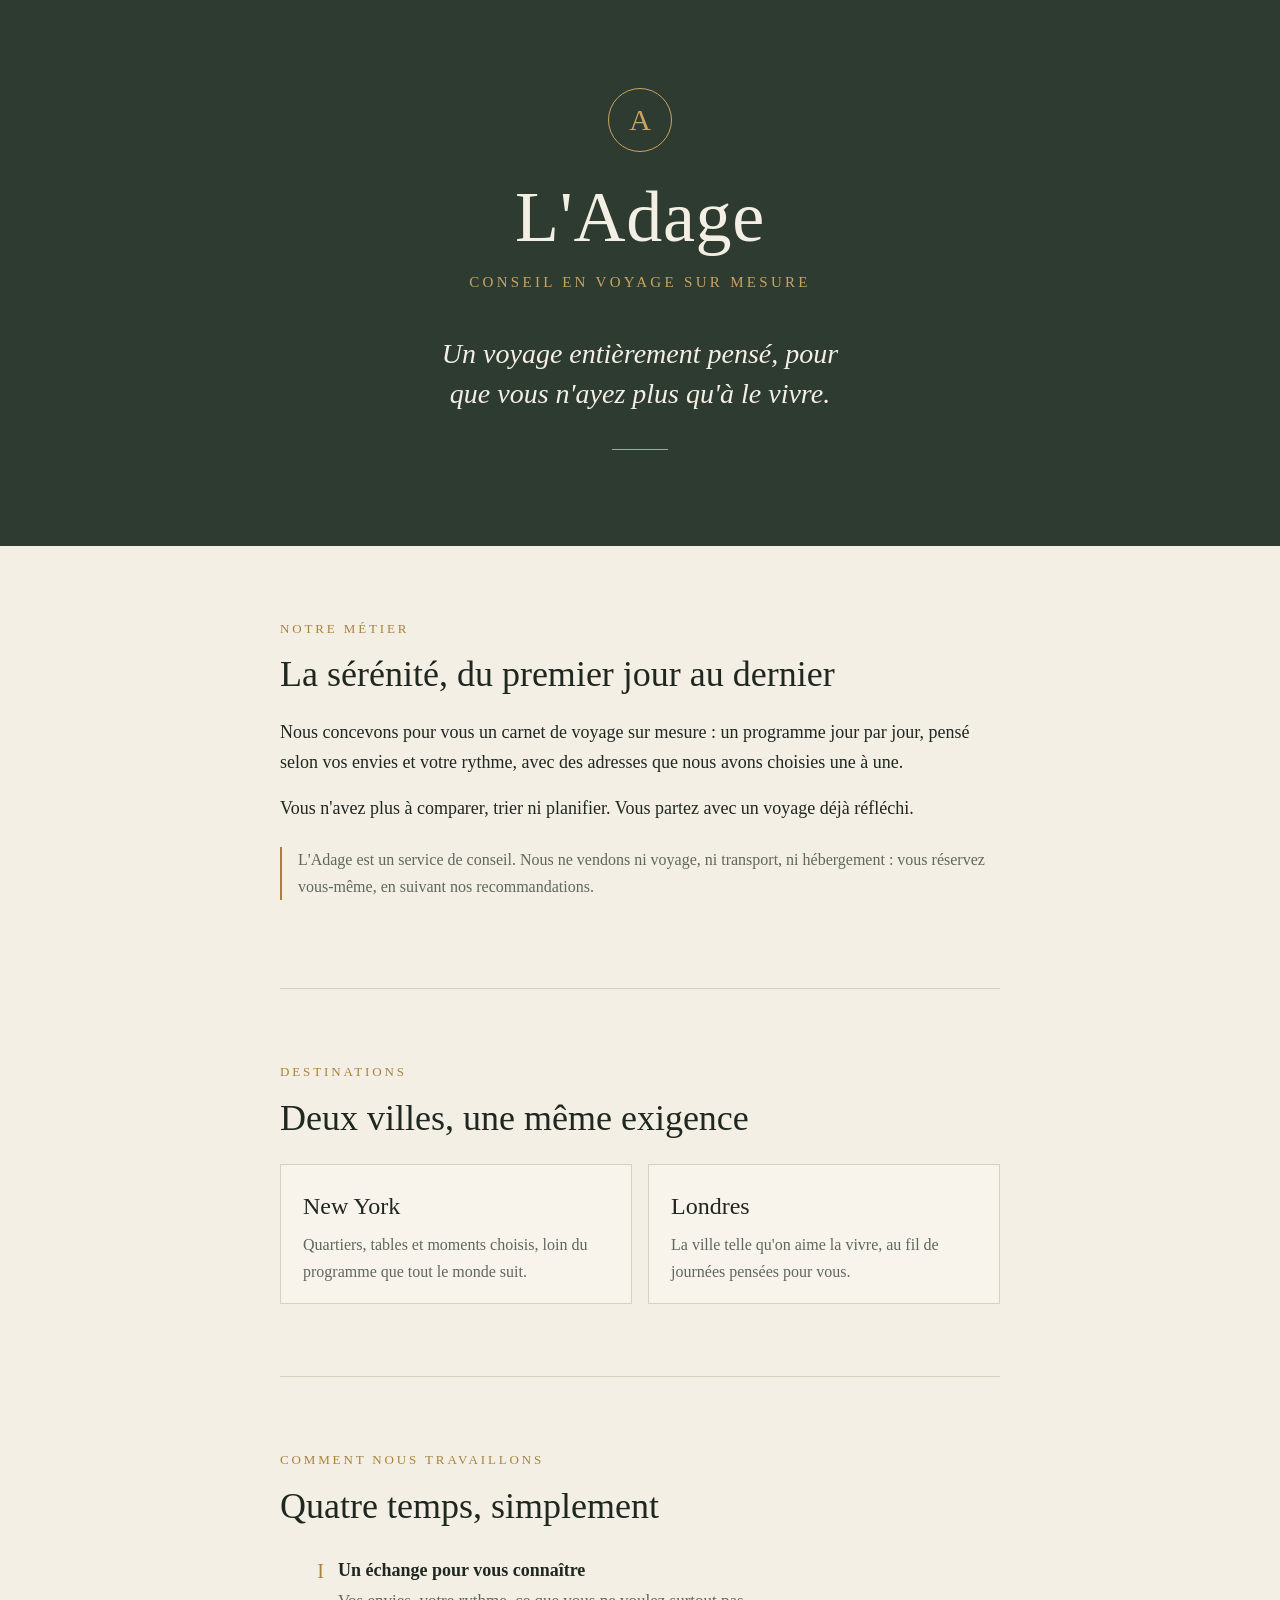
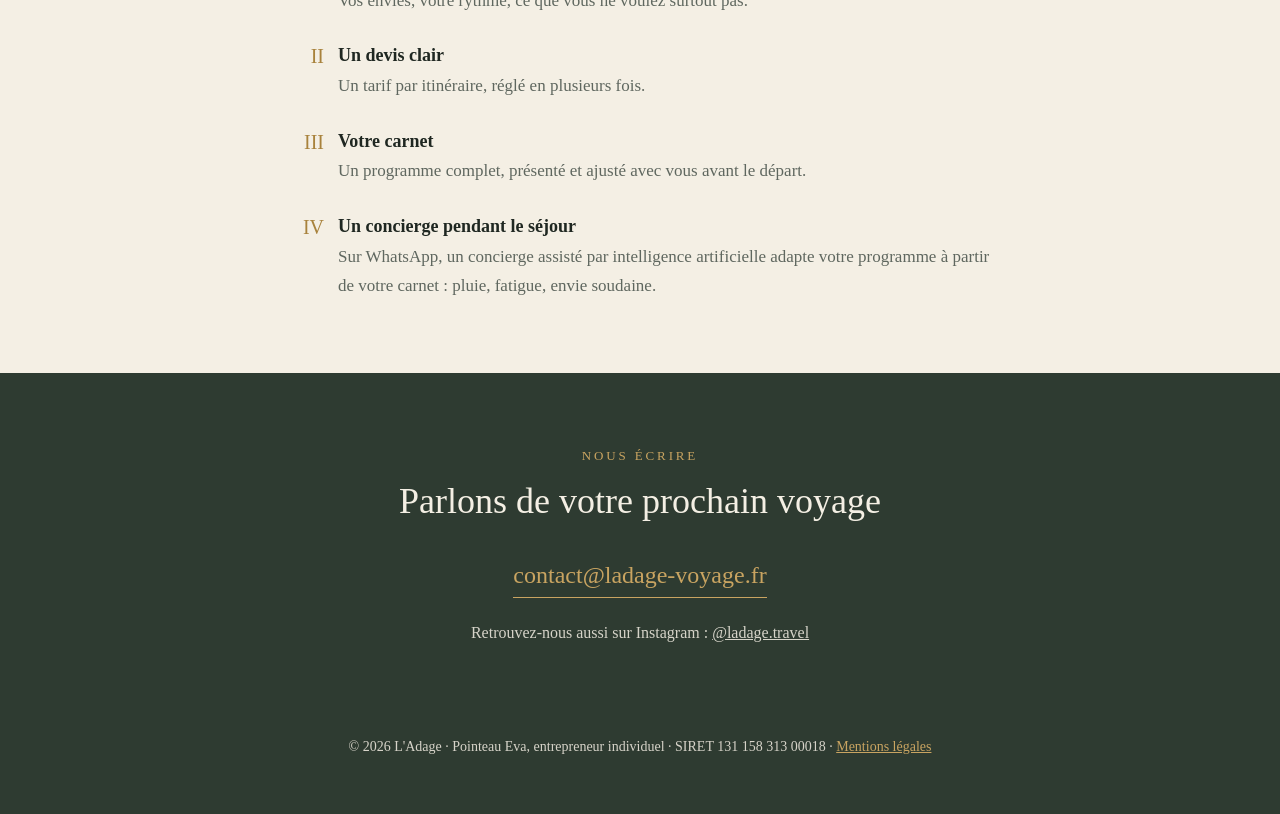
==== index.html @ b4c5a286 "Aligne nom et adresse des mentions légales sur les justificatifs Meta Co-Authored-By: Claude Opus 5." ====
<!doctype html>
<html lang="fr">
<head>
<meta charset="utf-8">
<meta name="viewport" content="width=device-width, initial-scale=1">
<title>L'Adage — Conseil en voyage sur mesure · New York, Londres</title>
<meta name="description" content="L'Adage conçoit des carnets de voyage sur mesure pour New York et Londres. Un voyage entièrement pensé, sans charge de planification. Conseil en voyage, sans vente de voyages.">
<link rel="icon" href="data:image/svg+xml,%3Csvg xmlns='http://www.w3.org/2000/svg' viewBox='0 0 64 64'%3E%3Crect width='64' height='64' fill='%232E3B31'/%3E%3Ctext x='32' y='44' font-family='Georgia,serif' font-size='36' text-anchor='middle' fill='%23C9A461'%3EA%3C/text%3E%3C/svg%3E">
<style>
:root{
  --vert:#2E3B31; --ivoire:#F4EFE4; --laiton:#A8823C; --laiton-clair:#C9A461;
  --encre:#1f2721; --doux:#5f675f; --filet:#d9d1bf;
  --serif:"Iowan Old Style","Palatino Linotype",Palatino,"Book Antiqua",Georgia,serif;
}
*{box-sizing:border-box}
html{-webkit-text-size-adjust:100%}
body{margin:0;background:var(--ivoire);color:var(--encre);font:18px/1.65 var(--serif)}
a{color:inherit}
.wrap{max-width:760px;margin:0 auto;padding:0 20px}

/* En-tête */
header.hero{background:var(--vert);color:var(--ivoire);text-align:center;padding:88px 20px 96px}
.mono{display:inline-grid;place-items:center;width:64px;height:64px;border:1px solid var(--laiton-clair);border-radius:50%;color:var(--laiton-clair);font-size:30px;letter-spacing:0;margin-bottom:28px}
h1{font-weight:400;font-size:clamp(44px,9vw,72px);line-height:1.05;margin:0;letter-spacing:.01em}
.sous{margin:14px 0 0;color:var(--laiton-clair);font-size:15px;letter-spacing:.22em;text-transform:uppercase}
.promesse{margin:40px auto 0;max-width:30ch;font-size:clamp(22px,4vw,28px);font-style:italic;line-height:1.4}
.filet{width:56px;height:1px;background:var(--laiton-clair);margin:36px auto 0;border:0}

/* Sections */
section{padding:72px 0;border-bottom:1px solid var(--filet)}
section:last-of-type{border-bottom:0}
.eyebrow{font-size:13px;letter-spacing:.22em;text-transform:uppercase;color:var(--laiton);margin:0 0 14px}
h2{font-weight:400;font-size:clamp(28px,5vw,36px);line-height:1.2;margin:0 0 22px}
p{margin:0 0 16px}
.note{color:var(--doux);font-size:16px;border-left:2px solid var(--laiton);padding-left:16px;margin-top:24px}

ol.etapes{list-style:none;margin:28px 0 0;padding:0;display:grid;gap:26px;counter-reset:e}
ol.etapes li{display:grid;grid-template-columns:44px 1fr;gap:14px;counter-increment:e}
ol.etapes li::before{content:counter(e,upper-roman);color:var(--laiton);font-size:20px;line-height:1.5;text-align:right}
ol.etapes b{font-weight:600;display:block}
ol.etapes span{color:var(--doux);font-size:17px}

.destinations{display:grid;grid-template-columns:repeat(auto-fit,minmax(220px,1fr));gap:16px;margin-top:24px}
.destinations div{border:1px solid var(--filet);padding:22px 22px 18px;background:#f8f4ec}
.destinations h3{font-weight:400;font-size:24px;margin:0 0 6px}
.destinations p{color:var(--doux);font-size:16px;margin:0}

.contact{background:var(--vert);color:var(--ivoire);text-align:center}
.contact .eyebrow{color:var(--laiton-clair)}
.contact a.mail{display:inline-block;margin-top:10px;font-size:clamp(20px,4vw,24px);color:var(--laiton-clair);text-decoration:none;border-bottom:1px solid currentColor;padding-bottom:2px}
.contact p.alt{margin-top:22px;font-size:16px;opacity:.85}

footer{background:var(--vert);color:rgba(244,239,228,.85);text-align:center;font-size:14px;padding:0 20px 40px}
footer a{color:var(--laiton-clair)}
a:focus-visible{outline:2px solid var(--laiton);outline-offset:3px}
</style>
</head>
<body>

<header class="hero">
  <div class="mono" aria-hidden="true">A</div>
  <h1>L'Adage</h1>
  <p class="sous">Conseil en voyage sur mesure</p>
  <p class="promesse">Un voyage entièrement pensé, pour que vous n'ayez plus qu'à le vivre.</p>
  <hr class="filet">
</header>

<main class="wrap">

  <section aria-labelledby="t-metier">
    <p class="eyebrow">Notre métier</p>
    <h2 id="t-metier">La sérénité, du premier jour au dernier</h2>
    <p>Nous concevons pour vous un carnet de voyage sur mesure : un programme jour par jour, pensé selon vos envies et votre rythme, avec des adresses que nous avons choisies une à une.</p>
    <p>Vous n'avez plus à comparer, trier ni planifier. Vous partez avec un voyage déjà réfléchi.</p>
    <p class="note">L'Adage est un service de conseil. Nous ne vendons ni voyage, ni transport, ni hébergement : vous réservez vous-même, en suivant nos recommandations.</p>
  </section>

  <section aria-labelledby="t-dest">
    <p class="eyebrow">Destinations</p>
    <h2 id="t-dest">Deux villes, une même exigence</h2>
    <div class="destinations">
      <div><h3>New York</h3><p>Quartiers, tables et moments choisis, loin du programme que tout le monde suit.</p></div>
      <div><h3>Londres</h3><p>La ville telle qu'on aime la vivre, au fil de journées pensées pour vous.</p></div>
    </div>
  </section>

  <section aria-labelledby="t-etapes">
    <p class="eyebrow">Comment nous travaillons</p>
    <h2 id="t-etapes">Quatre temps, simplement</h2>
    <ol class="etapes">
      <li><div><b>Un échange pour vous connaître</b><span>Vos envies, votre rythme, ce que vous ne voulez surtout pas.</span></div></li>
      <li><div><b>Un devis clair</b><span>Un tarif par itinéraire, réglé en plusieurs fois.</span></div></li>
      <li><div><b>Votre carnet</b><span>Un programme complet, présenté et ajusté avec vous avant le départ.</span></div></li>
      <li><div><b>Un concierge pendant le séjour</b><span>Sur WhatsApp, un concierge assisté par intelligence artificielle adapte votre programme à partir de votre carnet : pluie, fatigue, envie soudaine.</span></div></li>
    </ol>
  </section>



</main>

<section class="contact" aria-labelledby="t-contact">
  <div class="wrap">
    <p class="eyebrow">Nous écrire</p>
    <h2 id="t-contact">Parlons de votre prochain voyage</h2>
    <a class="mail" href="mailto:contact@ladage-voyage.fr">contact@ladage-voyage.fr</a>
    <p class="alt">Retrouvez-nous aussi sur Instagram : <a href="https://www.instagram.com/ladage.travel/">@ladage.travel</a></p>
  </div>
</section>

<footer>
  <p>© 2026 L'Adage · Pointeau Eva, entrepreneur individuel · SIRET 131 158 313 00018 · <a href="mentions-legales.html">Mentions légales</a></p>
</footer>

</body>
</html>
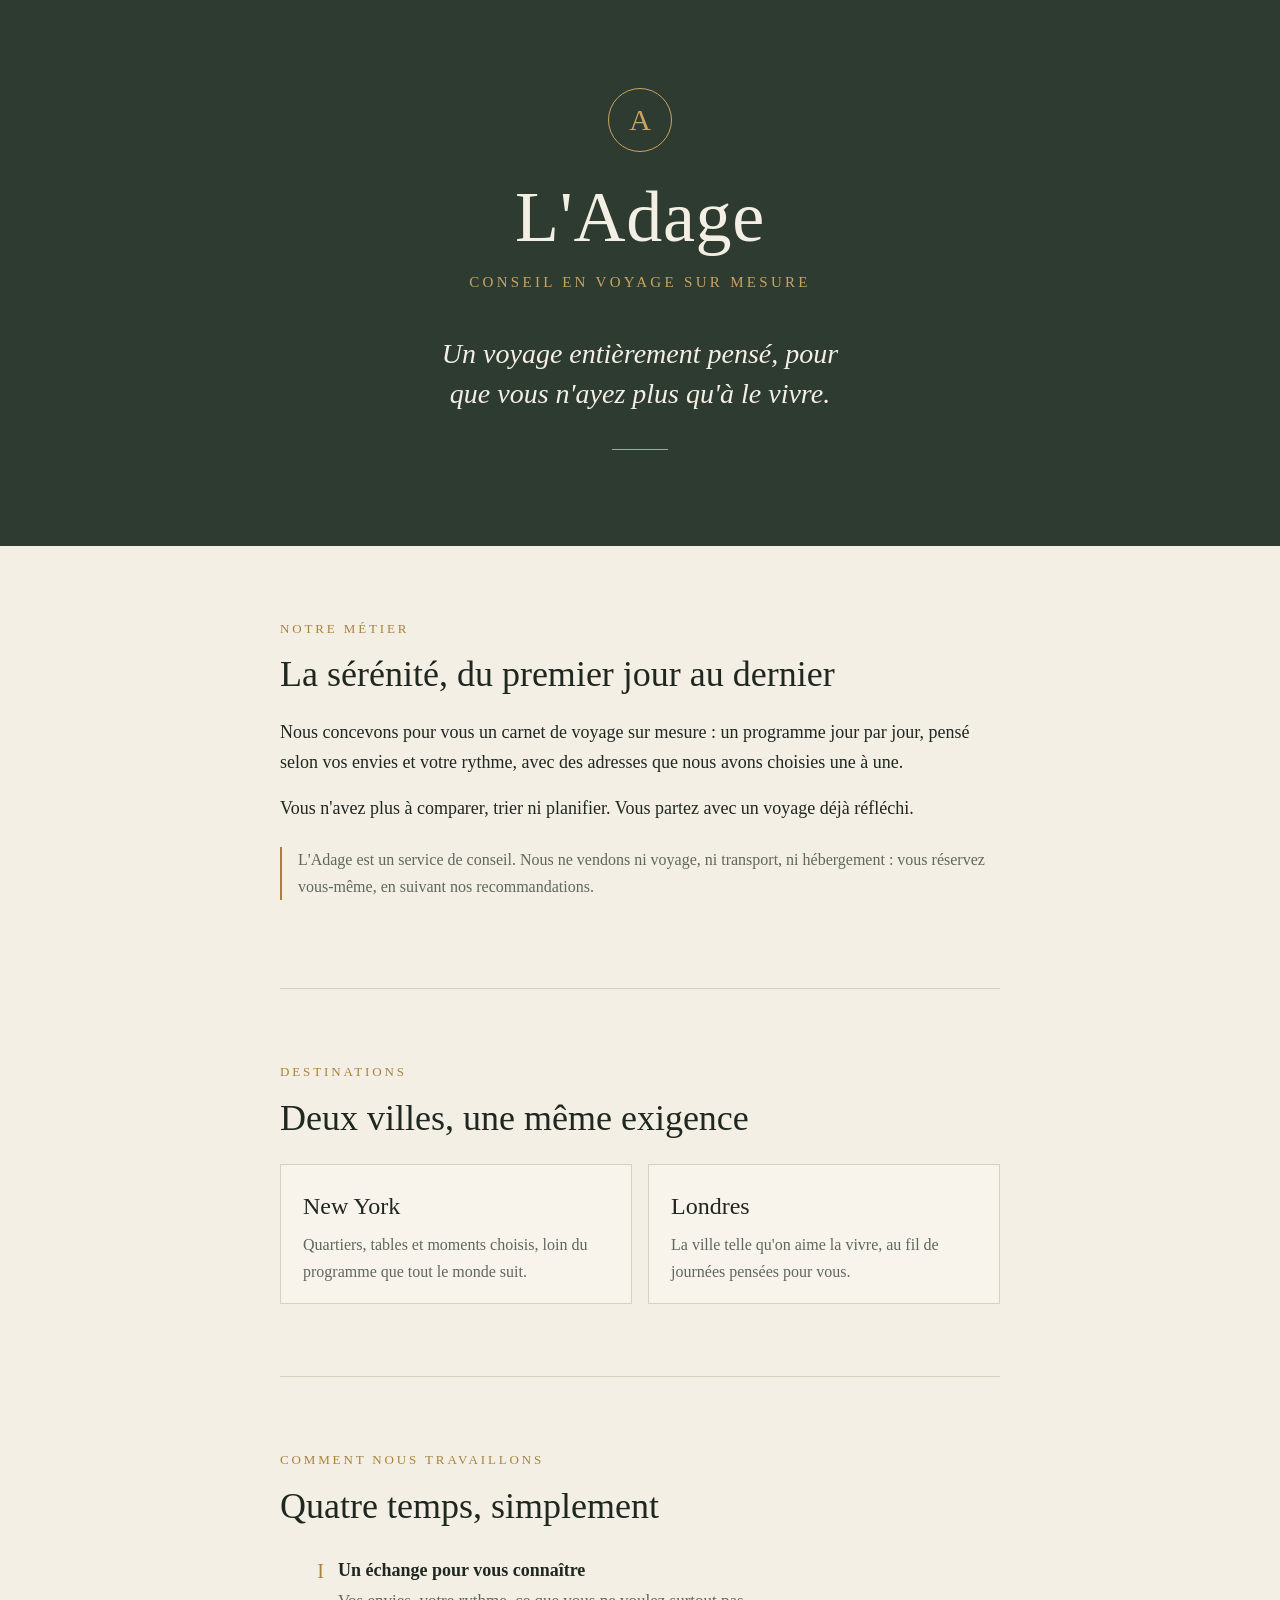
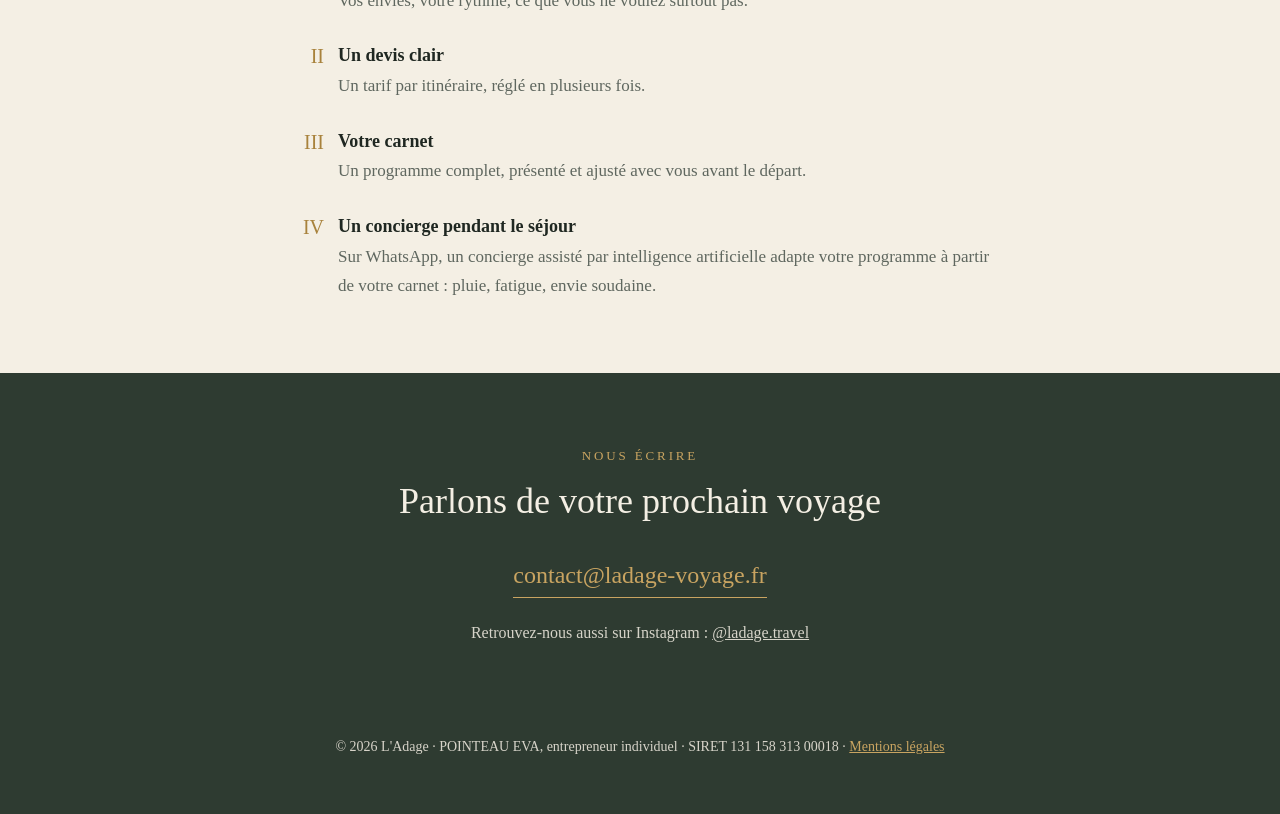
==== commit b742fa0d: "Nom de l'éditeur en majuscules : POINTEAU EVA Co-Authored-By: Claude Opus 5.5 <noreply@anthropic.com" ====
--- a/index.html
+++ b/index.html
@@ -109,7 +109,7 @@
 </section>
 
 <footer>
-  <p>© 2026 L'Adage · Pointeau Eva, entrepreneur individuel · SIRET 131 158 313 00018 · <a href="mentions-legales.html">Mentions légales</a></p>
+  <p>© 2026 L'Adage · POINTEAU EVA, entrepreneur individuel · SIRET 131 158 313 00018 · <a href="mentions-legales.html">Mentions légales</a></p>
 </footer>
 
 </body>
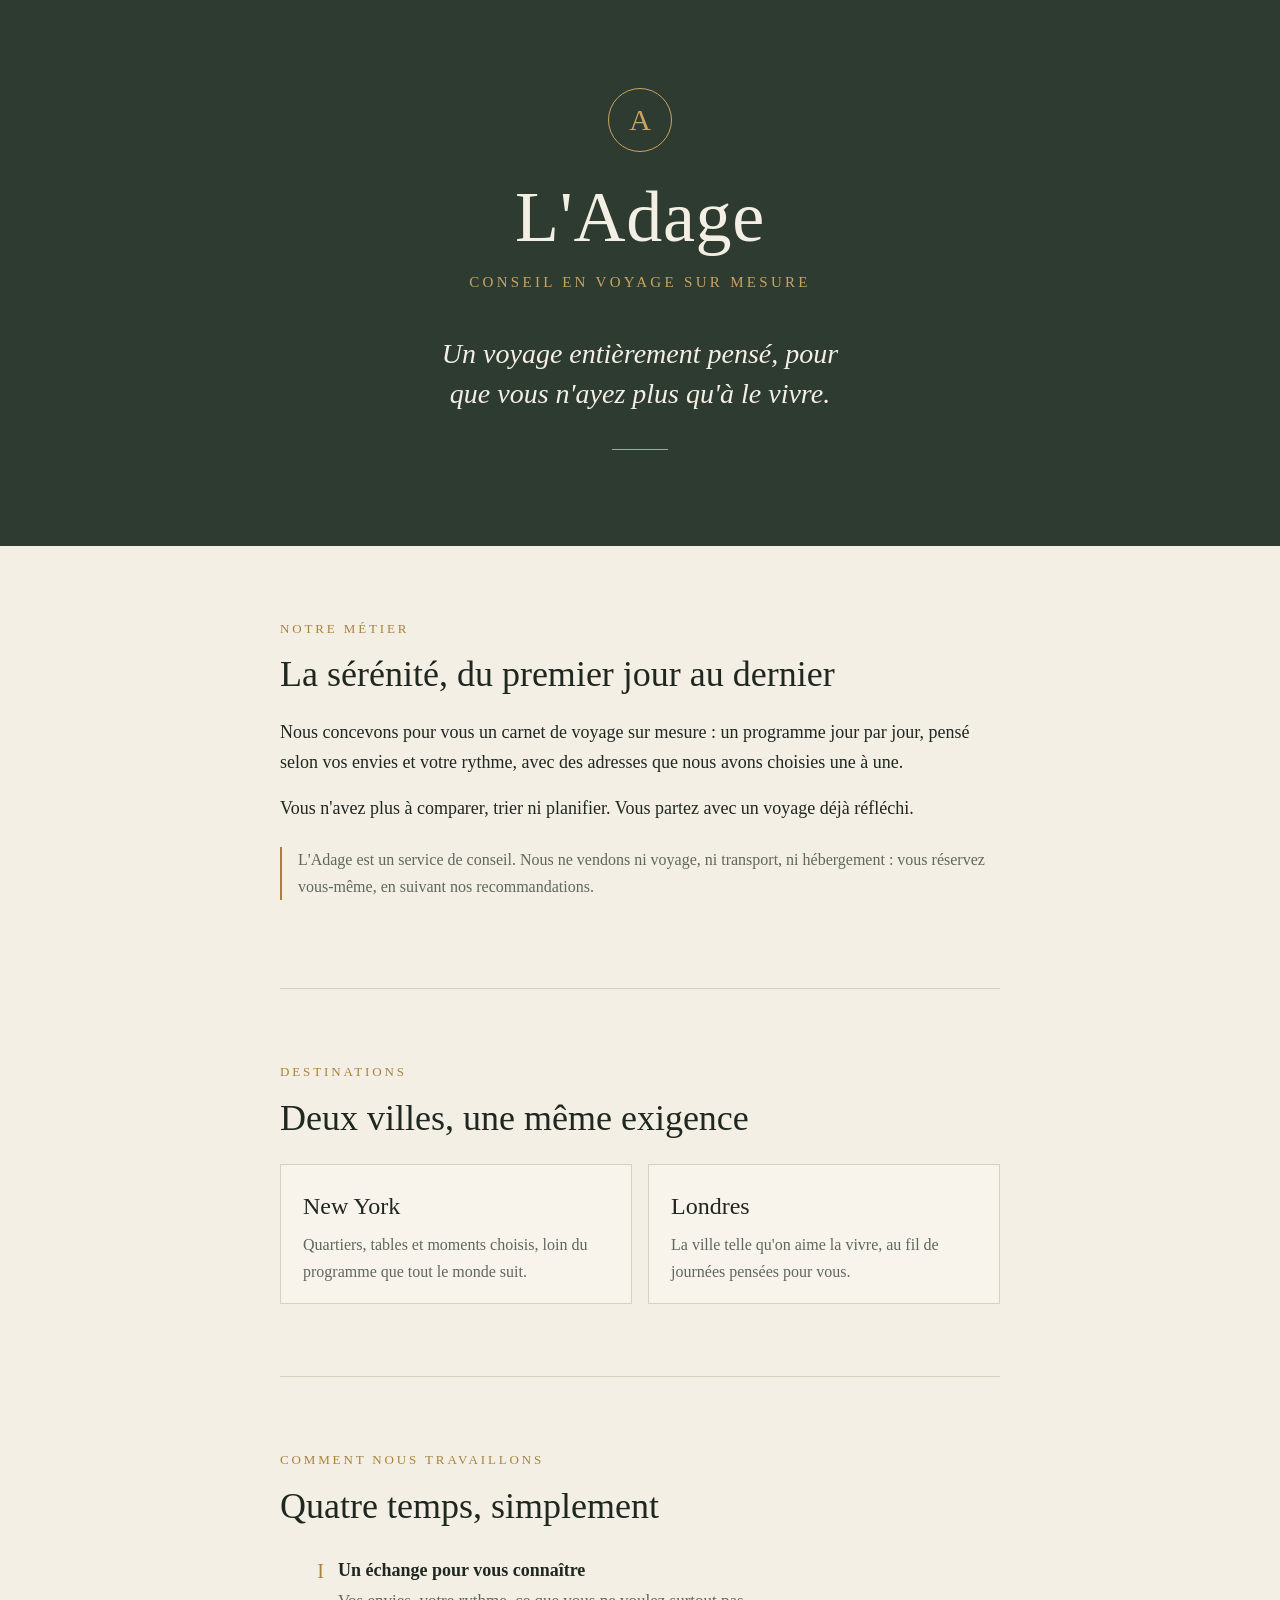
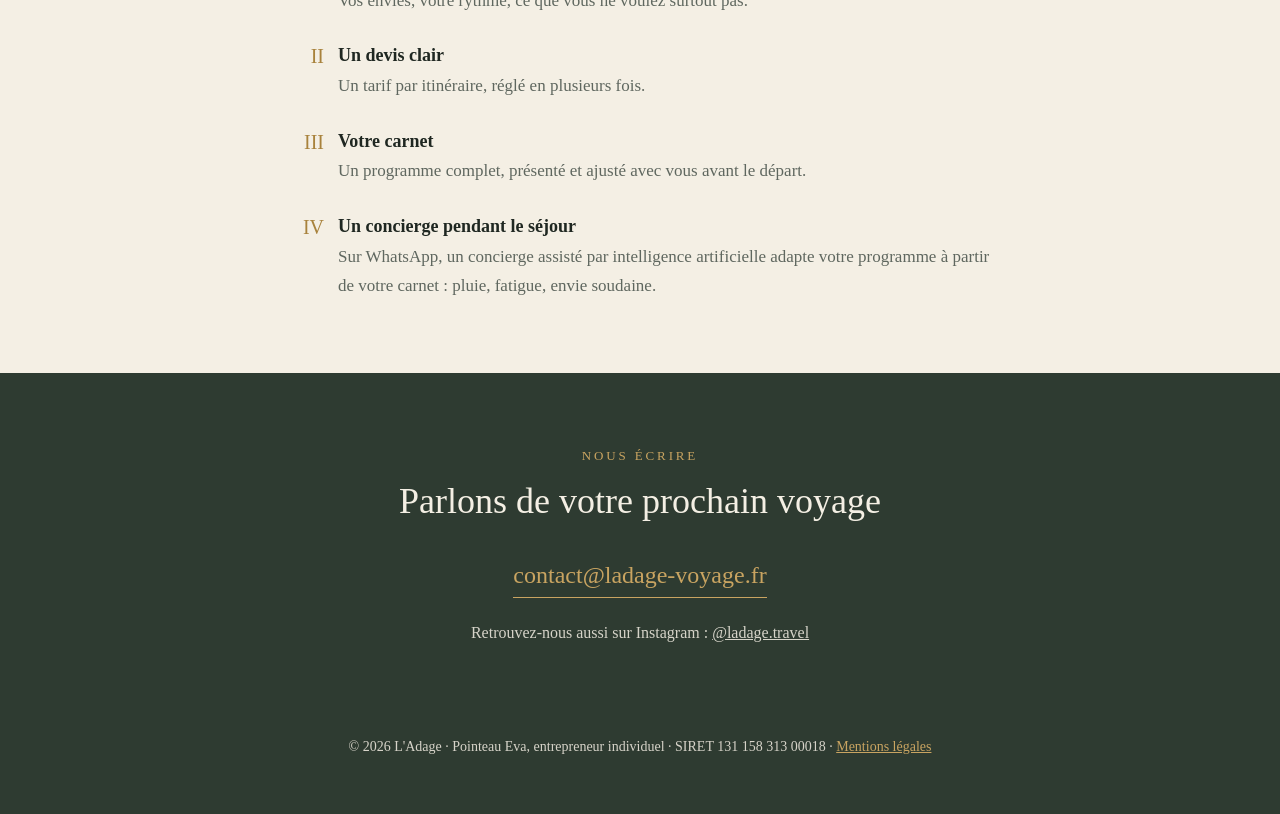
==== commit 3c9c73a3: "Aligne les mentions légales sur le dossier Meta (Pointeau Eva, 87B Rue Blomet) Co-Authored-By: Claud" ====
--- a/index.html
+++ b/index.html
@@ -109,7 +109,7 @@
 </section>
 
 <footer>
-  <p>© 2026 L'Adage · POINTEAU EVA, entrepreneur individuel · SIRET 131 158 313 00018 · <a href="mentions-legales.html">Mentions légales</a></p>
+  <p>© 2026 L'Adage · Pointeau Eva, entrepreneur individuel · SIRET 131 158 313 00018 · <a href="mentions-legales.html">Mentions légales</a></p>
 </footer>
 
 </body>
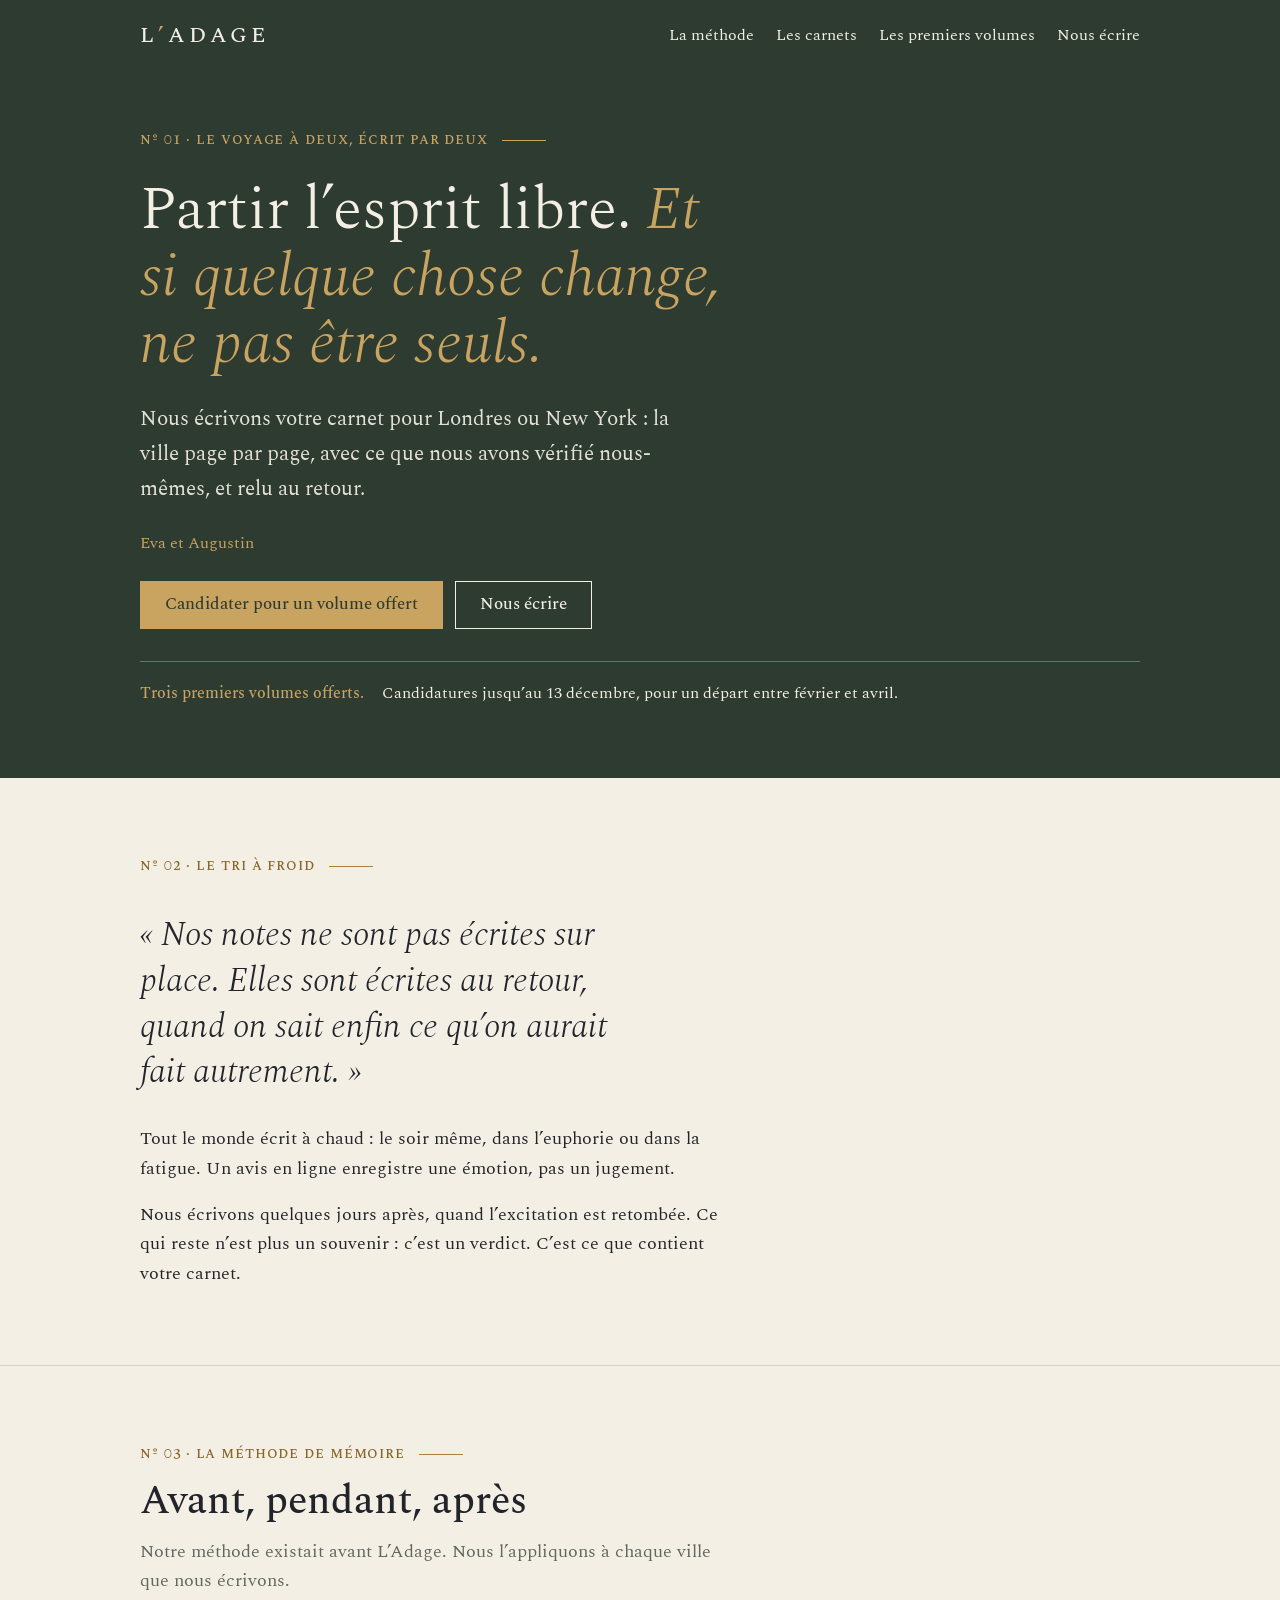
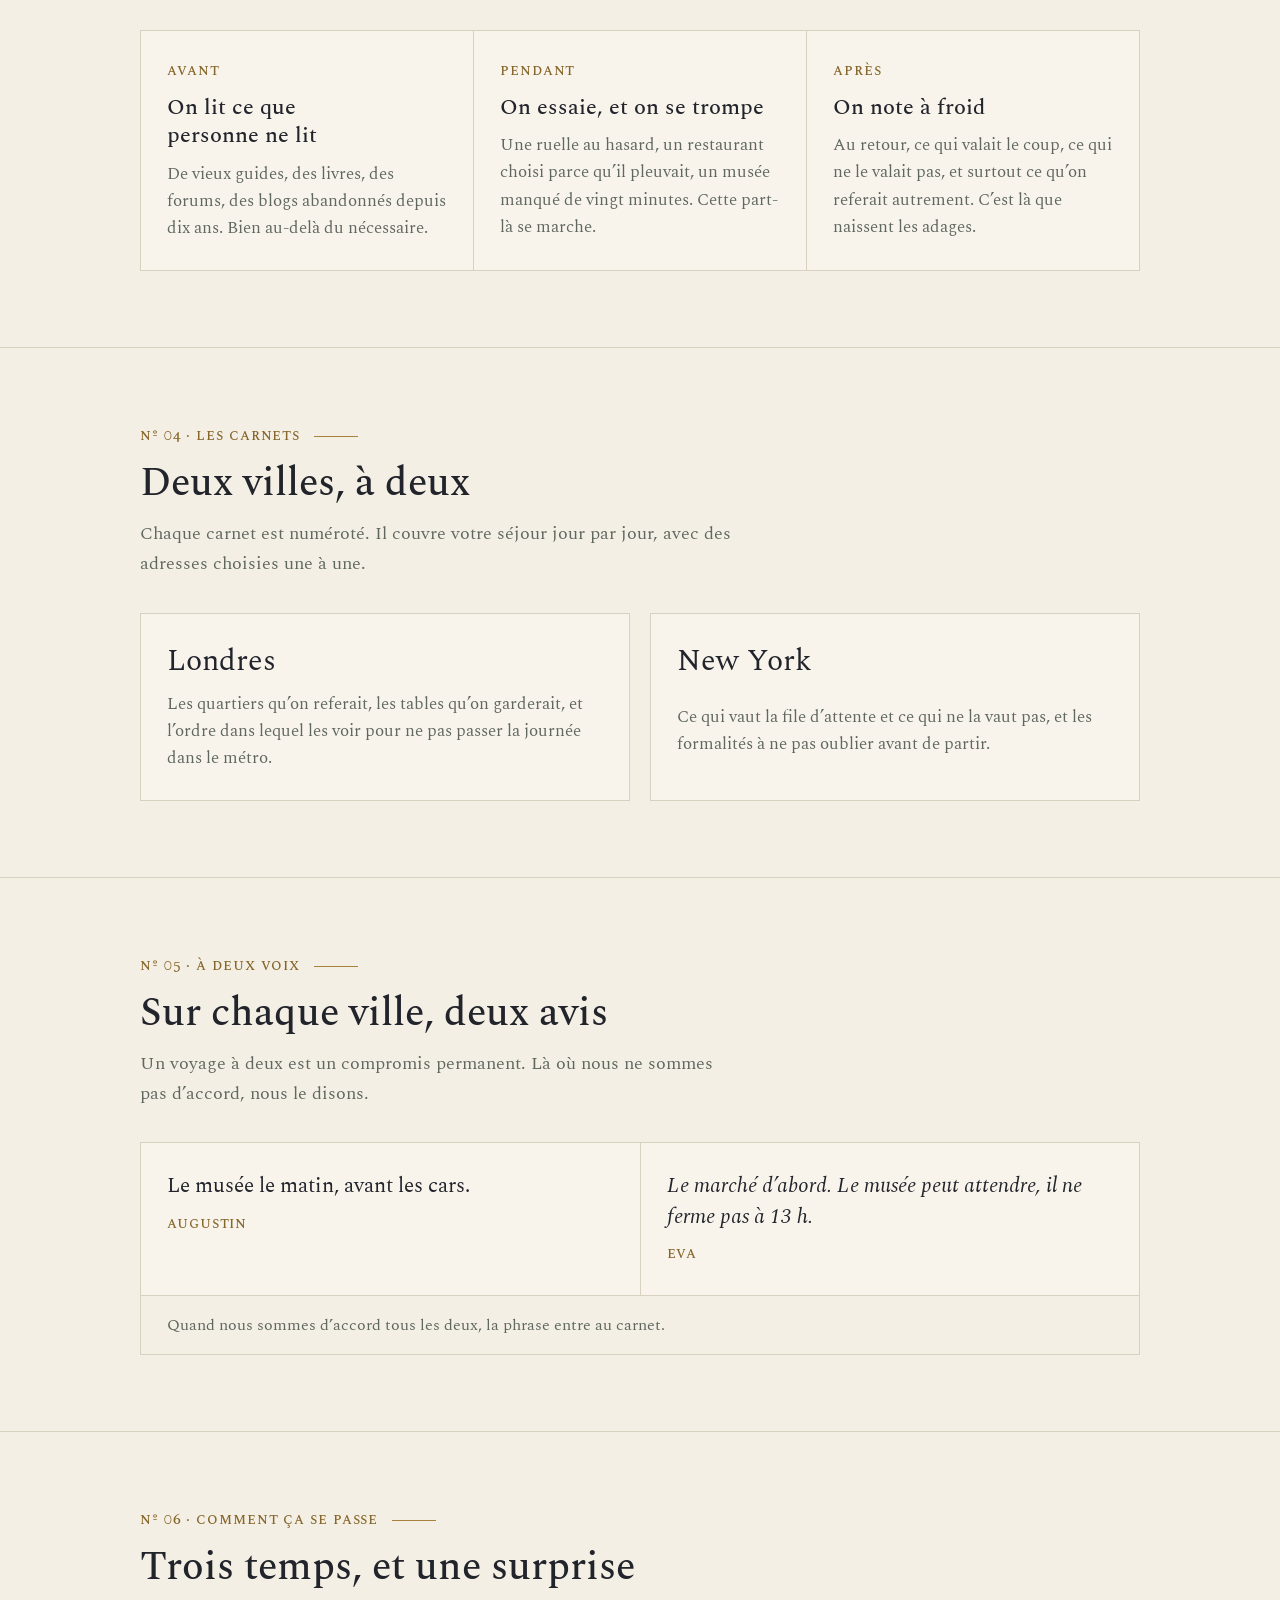
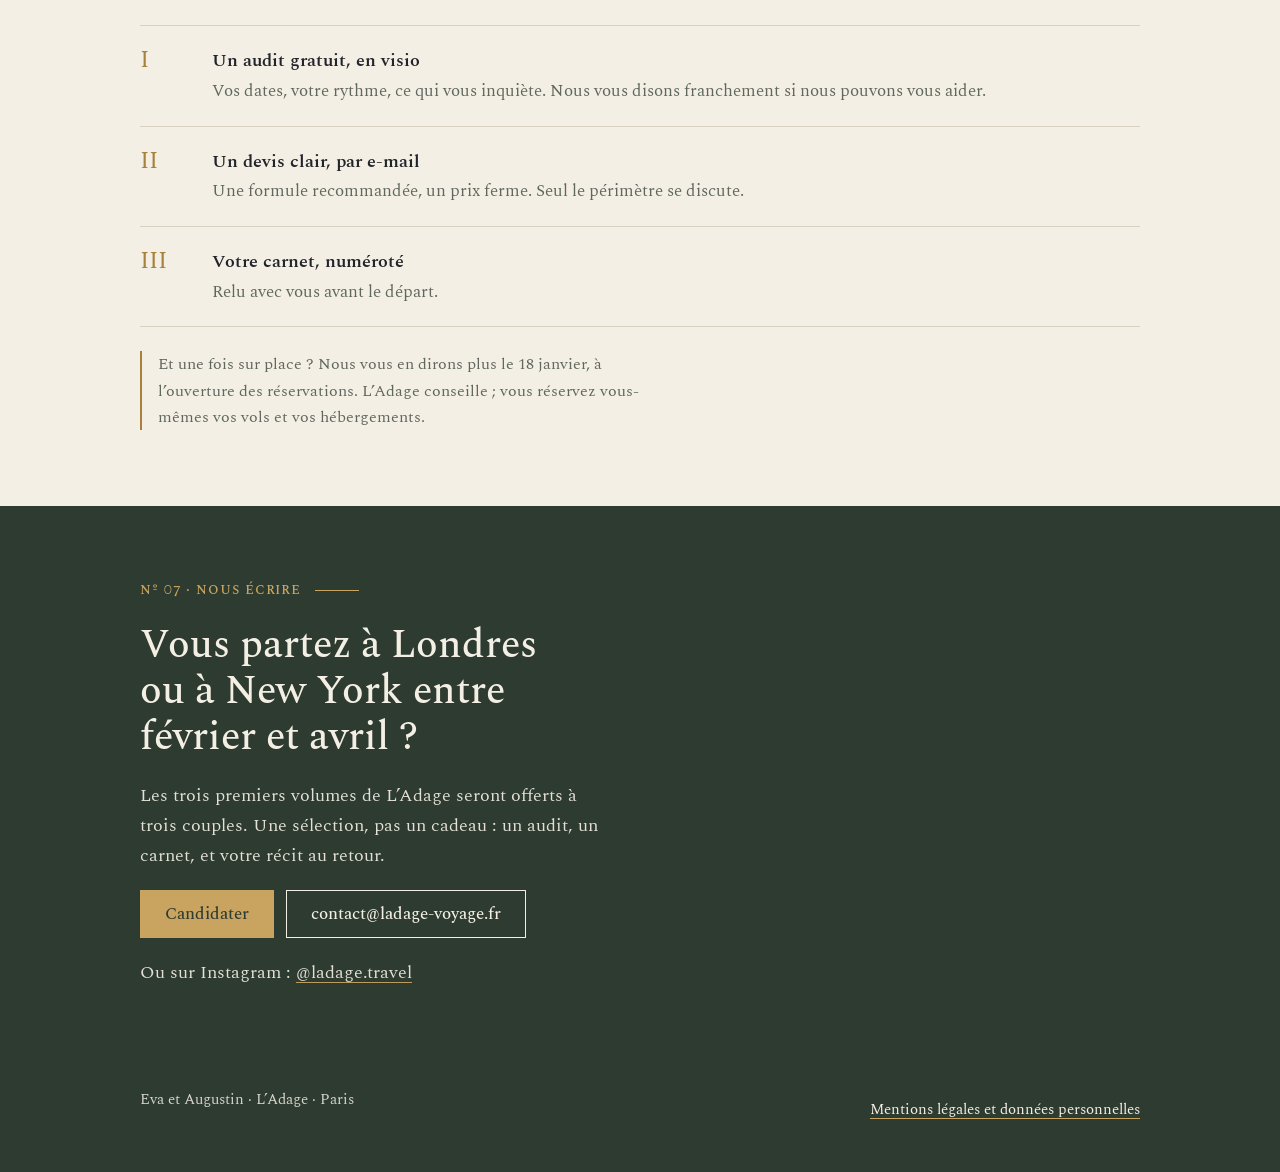
==== commit cfcb1068: "Refait le site et ouvre les candidatures aux premiers volumes - Accueil dans la charte : promesse, t" ====
--- a/index.html
+++ b/index.html
@@ -2,115 +2,141 @@
 <html lang="fr">
 <head>
 <meta charset="utf-8">
-<meta name="viewport" content="width=device-width, initial-scale=1">
-<title>L'Adage — Conseil en voyage sur mesure · New York, Londres</title>
-<meta name="description" content="L'Adage conçoit des carnets de voyage sur mesure pour New York et Londres. Un voyage entièrement pensé, sans charge de planification. Conseil en voyage, sans vente de voyages.">
-<link rel="icon" href="data:image/svg+xml,%3Csvg xmlns='http://www.w3.org/2000/svg' viewBox='0 0 64 64'%3E%3Crect width='64' height='64' fill='%232E3B31'/%3E%3Ctext x='32' y='44' font-family='Georgia,serif' font-size='36' text-anchor='middle' fill='%23C9A461'%3EA%3C/text%3E%3C/svg%3E">
-<style>
-:root{
-  --vert:#2E3B31; --ivoire:#F4EFE4; --laiton:#A8823C; --laiton-clair:#C9A461;
-  --encre:#1f2721; --doux:#5f675f; --filet:#d9d1bf;
-  --serif:"Iowan Old Style","Palatino Linotype",Palatino,"Book Antiqua",Georgia,serif;
-}
-*{box-sizing:border-box}
-html{-webkit-text-size-adjust:100%}
-body{margin:0;background:var(--ivoire);color:var(--encre);font:18px/1.65 var(--serif)}
-a{color:inherit}
-.wrap{max-width:760px;margin:0 auto;padding:0 20px}
-
-/* En-tête */
-header.hero{background:var(--vert);color:var(--ivoire);text-align:center;padding:88px 20px 96px}
-.mono{display:inline-grid;place-items:center;width:64px;height:64px;border:1px solid var(--laiton-clair);border-radius:50%;color:var(--laiton-clair);font-size:30px;letter-spacing:0;margin-bottom:28px}
-h1{font-weight:400;font-size:clamp(44px,9vw,72px);line-height:1.05;margin:0;letter-spacing:.01em}
-.sous{margin:14px 0 0;color:var(--laiton-clair);font-size:15px;letter-spacing:.22em;text-transform:uppercase}
-.promesse{margin:40px auto 0;max-width:30ch;font-size:clamp(22px,4vw,28px);font-style:italic;line-height:1.4}
-.filet{width:56px;height:1px;background:var(--laiton-clair);margin:36px auto 0;border:0}
-
-/* Sections */
-section{padding:72px 0;border-bottom:1px solid var(--filet)}
-section:last-of-type{border-bottom:0}
-.eyebrow{font-size:13px;letter-spacing:.22em;text-transform:uppercase;color:var(--laiton);margin:0 0 14px}
-h2{font-weight:400;font-size:clamp(28px,5vw,36px);line-height:1.2;margin:0 0 22px}
-p{margin:0 0 16px}
-.note{color:var(--doux);font-size:16px;border-left:2px solid var(--laiton);padding-left:16px;margin-top:24px}
-
-ol.etapes{list-style:none;margin:28px 0 0;padding:0;display:grid;gap:26px;counter-reset:e}
-ol.etapes li{display:grid;grid-template-columns:44px 1fr;gap:14px;counter-increment:e}
-ol.etapes li::before{content:counter(e,upper-roman);color:var(--laiton);font-size:20px;line-height:1.5;text-align:right}
-ol.etapes b{font-weight:600;display:block}
-ol.etapes span{color:var(--doux);font-size:17px}
-
-.destinations{display:grid;grid-template-columns:repeat(auto-fit,minmax(220px,1fr));gap:16px;margin-top:24px}
-.destinations div{border:1px solid var(--filet);padding:22px 22px 18px;background:#f8f4ec}
-.destinations h3{font-weight:400;font-size:24px;margin:0 0 6px}
-.destinations p{color:var(--doux);font-size:16px;margin:0}
-
-.contact{background:var(--vert);color:var(--ivoire);text-align:center}
-.contact .eyebrow{color:var(--laiton-clair)}
-.contact a.mail{display:inline-block;margin-top:10px;font-size:clamp(20px,4vw,24px);color:var(--laiton-clair);text-decoration:none;border-bottom:1px solid currentColor;padding-bottom:2px}
-.contact p.alt{margin-top:22px;font-size:16px;opacity:.85}
-
-footer{background:var(--vert);color:rgba(244,239,228,.85);text-align:center;font-size:14px;padding:0 20px 40px}
-footer a{color:var(--laiton-clair)}
-a:focus-visible{outline:2px solid var(--laiton);outline-offset:3px}
-</style>
+<meta name="viewport" content="width=device-width, initial-scale=1, viewport-fit=cover">
+<title>L’Adage · Le voyage à deux, écrit par deux · Londres, New York</title>
+<meta name="description" content="Eva et Augustin écrivent votre carnet de voyage pour Londres ou New York : la ville page par page, avec ce qu’ils ont vérifié eux-mêmes. Trois premiers volumes offerts, candidatures jusqu’au 13 décembre.">
+<link rel="canonical" href="https://ladage-voyage.fr/">
+<meta property="og:type" content="website">
+<meta property="og:locale" content="fr_FR">
+<meta property="og:title" content="L’Adage · Le voyage à deux, écrit par deux">
+<meta property="og:description" content="Partir l’esprit libre, à Londres ou à New York. Trois premiers volumes offerts, candidatures jusqu’au 13 décembre.">
+<meta property="og:url" content="https://ladage-voyage.fr/">
+<link rel="icon" href="data:image/svg+xml,%3Csvg xmlns='http://www.w3.org/2000/svg' viewBox='0 0 64 64'%3E%3Crect width='64' height='64' fill='%232E3B31'/%3E%3Ctext x='31' y='66' text-anchor='middle' font-family='Georgia,serif' font-weight='700' font-size='84' fill='%23C9A461'%3E%E2%80%99%3C/text%3E%3C/svg%3E">
+<link rel="preload" href="fonts/spectral-400.woff2" as="font" type="font/woff2" crossorigin>
+<link rel="stylesheet" href="style.css">
+<script type="application/ld+json">
+{"@context":"https://schema.org","@type":"ProfessionalService","name":"L’Adage","url":"https://ladage-voyage.fr/","email":"contact@ladage-voyage.fr","description":"Carnets de voyage écrits à deux, pour Londres et New York.","address":{"@type":"PostalAddress","streetAddress":"87B Rue Blomet","postalCode":"75015","addressLocality":"Paris","addressCountry":"FR"},"areaServed":["Londres","New York"],"sameAs":["https://www.instagram.com/ladage.travel/"]}
+</script>
 </head>
 <body>
+<a class="aller" href="#contenu">Aller au contenu</a>
 
-<header class="hero">
-  <div class="mono" aria-hidden="true">A</div>
-  <h1>L'Adage</h1>
-  <p class="sous">Conseil en voyage sur mesure</p>
-  <p class="promesse">Un voyage entièrement pensé, pour que vous n'ayez plus qu'à le vivre.</p>
-  <hr class="filet">
+<header class="vert entete">
+  <div class="in">
+    <a class="logo" href="index.html" aria-label="L’Adage, accueil">L<span class="ap">’</span>ADAGE</a>
+    <nav class="nav" aria-label="Navigation principale">
+      <a href="#methode">La méthode</a>
+      <a href="#carnets">Les carnets</a>
+      <a href="premiers-volumes.html">Les premiers volumes</a>
+      <a href="#ecrire">Nous écrire</a>
+    </nav>
+  </div>
 </header>
 
-<main class="wrap">
-
-  <section aria-labelledby="t-metier">
-    <p class="eyebrow">Notre métier</p>
-    <h2 id="t-metier">La sérénité, du premier jour au dernier</h2>
-    <p>Nous concevons pour vous un carnet de voyage sur mesure : un programme jour par jour, pensé selon vos envies et votre rythme, avec des adresses que nous avons choisies une à une.</p>
-    <p>Vous n'avez plus à comparer, trier ni planifier. Vous partez avec un voyage déjà réfléchi.</p>
-    <p class="note">L'Adage est un service de conseil. Nous ne vendons ni voyage, ni transport, ni hébergement : vous réservez vous-même, en suivant nos recommandations.</p>
-  </section>
-
-  <section aria-labelledby="t-dest">
-    <p class="eyebrow">Destinations</p>
-    <h2 id="t-dest">Deux villes, une même exigence</h2>
-    <div class="destinations">
-      <div><h3>New York</h3><p>Quartiers, tables et moments choisis, loin du programme que tout le monde suit.</p></div>
-      <div><h3>Londres</h3><p>La ville telle qu'on aime la vivre, au fil de journées pensées pour vous.</p></div>
+<main id="contenu">
+  <section class="vert ouverture" aria-labelledby="titre">
+    <div class="in">
+      <span class="no">nº 01 · le voyage à deux, écrit par deux</span>
+      <h1 id="titre">Partir l’esprit libre. <em>Et si quelque chose change, ne pas être seuls.</em></h1>
+      <p class="chapo">Nous écrivons votre carnet pour Londres ou New York : la ville page par page, avec ce que nous avons vérifié nous-mêmes, et relu au retour.</p>
+      <p class="signe">Eva et Augustin</p>
+      <div class="btns">
+        <a class="btn btn-p" href="premiers-volumes.html">Candidater pour un volume offert</a>
+        <a class="btn btn-s" href="#ecrire">Nous écrire</a>
+      </div>
+      <p class="bandeau"><b>Trois premiers volumes offerts.</b> <span>Candidatures jusqu’au 13 décembre, pour un départ entre février et avril.</span></p>
     </div>
   </section>
 
-  <section aria-labelledby="t-etapes">
-    <p class="eyebrow">Comment nous travaillons</p>
-    <h2 id="t-etapes">Quatre temps, simplement</h2>
-    <ol class="etapes">
-      <li><div><b>Un échange pour vous connaître</b><span>Vos envies, votre rythme, ce que vous ne voulez surtout pas.</span></div></li>
-      <li><div><b>Un devis clair</b><span>Un tarif par itinéraire, réglé en plusieurs fois.</span></div></li>
-      <li><div><b>Votre carnet</b><span>Un programme complet, présenté et ajusté avec vous avant le départ.</span></div></li>
-      <li><div><b>Un concierge pendant le séjour</b><span>Sur WhatsApp, un concierge assisté par intelligence artificielle adapte votre programme à partir de votre carnet : pluie, fatigue, envie soudaine.</span></div></li>
-    </ol>
+  <section class="section" aria-labelledby="t-froid">
+    <div class="in">
+      <div class="tete"><span class="no">nº 02 · le tri à froid</span><h2 id="t-froid" class="sr">Le tri à froid</h2></div>
+      <blockquote class="citation">« Nos notes ne sont pas écrites sur place. Elles sont écrites au retour, quand on sait enfin ce qu’on aurait fait autrement. »</blockquote>
+      <div class="prose">
+        <p>Tout le monde écrit à chaud : le soir même, dans l’euphorie ou dans la fatigue. Un avis en ligne enregistre une émotion, pas un jugement.</p>
+        <p>Nous écrivons quelques jours après, quand l’excitation est retombée. Ce qui reste n’est plus un souvenir : c’est un verdict. C’est ce que contient votre carnet.</p>
+      </div>
+    </div>
   </section>
 
+  <section class="section" id="methode" aria-labelledby="t-methode">
+    <div class="in">
+      <div class="tete">
+        <span class="no">nº 03 · la méthode de mémoire</span>
+        <h2 id="t-methode">Avant, pendant, après</h2>
+        <p>Notre méthode existait avant L’Adage. Nous l’appliquons à chaque ville que nous écrivons.</p>
+      </div>
+      <div class="temps">
+        <div><span class="quand">avant</span><h3>On lit ce que personne ne lit</h3><p>De vieux guides, des livres, des forums, des blogs abandonnés depuis dix ans. Bien au-delà du nécessaire.</p></div>
+        <div><span class="quand">pendant</span><h3>On essaie, et on se trompe</h3><p>Une ruelle au hasard, un restaurant choisi parce qu’il pleuvait, un musée manqué de vingt minutes. Cette part-là se marche.</p></div>
+        <div><span class="quand">après</span><h3>On note à froid</h3><p>Au retour, ce qui valait le coup, ce qui ne le valait pas, et surtout ce qu’on referait autrement. C’est là que naissent les adages.</p></div>
+      </div>
+    </div>
+  </section>
 
+  <section class="section" id="carnets" aria-labelledby="t-carnets">
+    <div class="in">
+      <div class="tete">
+        <span class="no">nº 04 · les carnets</span>
+        <h2 id="t-carnets">Deux villes, à deux</h2>
+        <p>Chaque carnet est numéroté. Il couvre votre séjour jour par jour, avec des adresses choisies une à une.</p>
+      </div>
+      <div class="villes">
+        <article class="ville"><h3>Londres</h3><p>Les quartiers qu’on referait, les tables qu’on garderait, et l’ordre dans lequel les voir pour ne pas passer la journée dans le métro.</p></article>
+        <article class="ville"><h3>New York</h3><p>Ce qui vaut la file d’attente et ce qui ne la vaut pas, et les formalités à ne pas oublier avant de partir.</p></article>
+      </div>
+    </div>
+  </section>
 
+  <section class="section" aria-labelledby="t-voix">
+    <div class="in">
+      <div class="tete">
+        <span class="no">nº 05 · à deux voix</span>
+        <h2 id="t-voix">Sur chaque ville, deux avis</h2>
+        <p>Un voyage à deux est un compromis permanent. Là où nous ne sommes pas d’accord, nous le disons.</p>
+      </div>
+      <div class="voix">
+        <figure><blockquote>Le musée le matin, avant les cars.</blockquote><figcaption>augustin</figcaption></figure>
+        <figure><blockquote><em>Le marché d’abord. Le musée peut attendre, il ne ferme pas à 13 h.</em></blockquote><figcaption>eva</figcaption></figure>
+        <p class="note">Quand nous sommes d’accord tous les deux, la phrase entre au carnet.</p>
+      </div>
+    </div>
+  </section>
+
+  <section class="section" aria-labelledby="t-etapes">
+    <div class="in">
+      <div class="tete">
+        <span class="no">nº 06 · comment ça se passe</span>
+        <h2 id="t-etapes">Trois temps, et une surprise</h2>
+      </div>
+      <ol class="etapes">
+        <li><div><b>Un audit gratuit, en visio</b><span>Vos dates, votre rythme, ce qui vous inquiète. Nous vous disons franchement si nous pouvons vous aider.</span></div></li>
+        <li><div><b>Un devis clair, par e-mail</b><span>Une formule recommandée, un prix ferme. Seul le périmètre se discute.</span></div></li>
+        <li><div><b>Votre carnet, numéroté</b><span>Relu avec vous avant le départ.</span></div></li>
+      </ol>
+      <p class="precision">Et une fois sur place ? Nous vous en dirons plus le 18 janvier, à l’ouverture des réservations. L’Adage conseille ; vous réservez vous-mêmes vos vols et vos hébergements.</p>
+    </div>
+  </section>
 </main>
 
-<section class="contact" aria-labelledby="t-contact">
-  <div class="wrap">
-    <p class="eyebrow">Nous écrire</p>
-    <h2 id="t-contact">Parlons de votre prochain voyage</h2>
-    <a class="mail" href="mailto:contact@ladage-voyage.fr">contact@ladage-voyage.fr</a>
-    <p class="alt">Retrouvez-nous aussi sur Instagram : <a href="https://www.instagram.com/ladage.travel/">@ladage.travel</a></p>
+<section class="vert appel" id="ecrire" aria-labelledby="t-ecrire">
+  <div class="in">
+    <span class="no">nº 07 · nous écrire</span>
+    <h2 id="t-ecrire">Vous partez à Londres ou à New York entre février et avril ?</h2>
+    <p>Les trois premiers volumes de L’Adage seront offerts à trois couples. Une sélection, pas un cadeau : un audit, un carnet, et votre récit au retour.</p>
+    <div class="btns">
+      <a class="btn btn-p" href="premiers-volumes.html">Candidater</a>
+      <a class="btn btn-s" href="mailto:contact@ladage-voyage.fr">contact@ladage-voyage.fr</a>
+    </div>
+    <p>Ou sur Instagram : <a href="https://www.instagram.com/ladage.travel/">@ladage.travel</a></p>
   </div>
 </section>
 
-<footer>
-  <p>© 2026 L'Adage · Pointeau Eva, entrepreneur individuel · SIRET 131 158 313 00018 · <a href="mentions-legales.html">Mentions légales</a></p>
+<footer class="vert pied">
+  <div class="in">
+    <span>Eva et Augustin · L’Adage · Paris</span>
+    <nav aria-label="Informations légales"><a href="mentions-legales.html">Mentions légales et données personnelles</a></nav>
+  </div>
 </footer>
-
 </body>
 </html>
--- a/style.css
+++ b/style.css
@@ -0,0 +1,175 @@
+/* L’Adage — feuille de style du site.
+   Charte : vert profond et ivoire, laiton pour les ornements, bronze pour le petit texte doré,
+   une seule famille (Spectral), sections numérotées « nº » suivies d’un filet. */
+
+@font-face{font-family:"Spectral";src:url("fonts/spectral-300.woff2") format("woff2");font-weight:300;font-style:normal;font-display:swap}
+@font-face{font-family:"Spectral";src:url("fonts/spectral-300i.woff2") format("woff2");font-weight:300;font-style:italic;font-display:swap}
+@font-face{font-family:"Spectral";src:url("fonts/spectral-400.woff2") format("woff2");font-weight:400;font-style:normal;font-display:swap}
+@font-face{font-family:"Spectral";src:url("fonts/spectral-400i.woff2") format("woff2");font-weight:400;font-style:italic;font-display:swap}
+@font-face{font-family:"Spectral";src:url("fonts/spectral-500.woff2") format("woff2");font-weight:500;font-style:normal;font-display:swap}
+@font-face{font-family:"Spectral";src:url("fonts/spectral-600.woff2") format("woff2");font-weight:600;font-style:normal;font-display:swap}
+@font-face{font-family:"Spectral SC";src:url("fonts/spectral-sc-500.woff2") format("woff2");font-weight:500;font-style:normal;font-display:swap}
+
+:root{
+  --vert:#2E3B31; --vert-gris:#5F7361; --ivoire:#F4EFE4; --ivoire-clair:#F8F4EC;
+  --laiton:#A8823C; --laiton-clair:#C9A461; --bronze:#86662A;
+  --encre:#22242B; --gris-vert:#5F675F; --filet:#D9D1BF; --erreur:#9A3B2E;
+  --serif:"Spectral","Iowan Old Style","Palatino Linotype",Palatino,Georgia,serif;
+  --sc:"Spectral SC","Spectral",Georgia,serif;
+  --large:1040px; --texte:66ch;
+  color-scheme:light;
+}
+*{box-sizing:border-box}
+[hidden]{display:none!important}
+html{-webkit-text-size-adjust:100%;scroll-behavior:smooth}
+@media (prefers-reduced-motion:reduce){html{scroll-behavior:auto}*{transition:none!important}}
+body{margin:0;background:var(--ivoire);color:var(--encre);font:400 18px/1.65 var(--serif);-webkit-font-smoothing:antialiased}
+img{max-width:100%;height:auto}
+a{color:var(--vert);text-decoration-color:var(--laiton);text-underline-offset:4px;text-decoration-thickness:1px}
+:focus-visible{outline:2px solid var(--bronze);outline-offset:3px}
+.vert :focus-visible{outline-color:var(--laiton-clair)}
+h1,h2,h3{font-weight:500;margin:0;text-wrap:balance}
+h2{font-size:clamp(28px,4.4vw,40px);line-height:1.15}
+h3{font-size:22px;line-height:1.3}
+p{margin:0}
+.sr{position:absolute;width:1px;height:1px;overflow:hidden;clip:rect(0 0 0 0);white-space:nowrap}
+.evite{position:absolute;left:-9999px}
+.in{max-width:var(--large);margin:0 auto;padding-left:max(20px,env(safe-area-inset-left,0px));padding-right:max(20px,env(safe-area-inset-right,0px))}
+.vert{background:var(--vert);color:var(--ivoire)}
+.vert a{color:var(--ivoire);text-decoration-color:var(--laiton-clair)}
+.aller{position:absolute;left:12px;top:-60px;background:var(--ivoire);color:var(--vert);padding:10px 16px;z-index:50}
+.aller:focus{top:12px}
+
+/* Logo : mot-symbole en attendant les fichiers vectoriels de la planche */
+.logo{font:500 22px/1 var(--serif);letter-spacing:.2em;text-decoration:none;color:inherit;white-space:nowrap;display:inline-flex;align-items:center;min-height:44px}
+.logo .ap{color:var(--laiton-clair)}
+
+/* En-tête */
+.entete{padding-block:14px}
+.entete .in{display:flex;align-items:center;justify-content:space-between;gap:12px 28px;flex-wrap:wrap}
+.nav{display:flex;flex-wrap:wrap;gap:4px 22px;font-size:16px}
+.nav a{text-decoration:none;min-height:44px;display:inline-flex;align-items:center;border-bottom:1px solid transparent}
+.nav a:hover,.nav a[aria-current="page"]{border-bottom-color:var(--laiton-clair)}
+@media (max-width:640px){.nav{width:100%;justify-content:space-between;gap:0 14px;font-size:15px}}
+
+/* Numéro de section et filet */
+.no{display:flex;align-items:center;gap:14px;font-family:var(--sc);font-weight:500;font-size:15px;letter-spacing:.06em;text-transform:lowercase;color:var(--bronze)}
+.no::after{content:"";width:44px;height:1px;background:var(--laiton)}
+.vert .no{color:var(--laiton-clair)}
+.vert .no::after{background:var(--laiton-clair)}
+
+/* Boutons */
+.btns{display:flex;flex-wrap:wrap;gap:12px}
+.btn{display:inline-flex;align-items:center;justify-content:center;gap:10px;min-height:48px;padding:0 24px;font:500 17px/1.2 var(--serif);text-decoration:none;border:1px solid transparent;cursor:pointer;transition:background-color .2s,color .2s,border-color .2s}
+.btn-p{background:var(--vert);color:var(--ivoire)}
+.btn-p:hover{background:var(--encre)}
+.btn-s{border-color:var(--vert);color:var(--vert);background:transparent}
+.btn-s:hover{background:var(--vert);color:var(--ivoire)}
+.vert .btn-p{background:var(--laiton-clair);color:var(--vert)}
+.vert .btn-p:hover{background:var(--ivoire)}
+.vert .btn-s{border-color:var(--ivoire);color:var(--ivoire)}
+.vert .btn-s:hover{background:var(--ivoire);color:var(--vert)}
+.btn[disabled]{opacity:.6;cursor:progress}
+
+/* Ouverture de page */
+.ouverture{padding-block:56px 72px}
+.ouverture .in{display:grid;gap:24px}
+.ouverture h1{font-weight:300;font-size:clamp(34px,6vw,60px);line-height:1.12;max-width:20ch}
+.ouverture h1 em{font-style:italic;color:var(--laiton-clair)}
+.ouverture .chapo{font-size:clamp(18px,2.2vw,21px);max-width:52ch;opacity:.92}
+.ouverture .signe{color:var(--laiton-clair);font-size:16px}
+.bandeau{display:flex;flex-wrap:wrap;align-items:center;gap:8px 18px;border-top:1px solid rgba(201,164,97,.5);padding-top:18px;margin-top:8px;font-size:16px}
+.bandeau b{font-weight:500;color:var(--laiton-clair)}
+
+/* Sections */
+.section{padding-block:76px;border-bottom:1px solid var(--filet)}
+.section:last-of-type{border-bottom:0}
+.tete{display:grid;gap:12px;margin-bottom:34px;max-width:var(--texte)}
+.tete p{color:var(--gris-vert)}
+.prose{max-width:var(--texte);display:grid;gap:16px}
+
+/* Tri à froid */
+.citation{margin:0;font-size:clamp(24px,3.4vw,34px);font-weight:300;font-style:italic;line-height:1.35;max-width:30ch}
+.citation+.prose{margin-top:28px}
+
+/* Méthode : avant, pendant, après */
+.temps{display:grid;grid-template-columns:repeat(3,minmax(0,1fr));gap:1px;background:var(--filet);border:1px solid var(--filet)}
+.temps>div{background:var(--ivoire-clair);padding:28px 26px;display:grid;gap:10px;align-content:start}
+.temps .quand{font-family:var(--sc);font-weight:500;letter-spacing:.06em;text-transform:lowercase;color:var(--bronze);font-size:15px}
+.temps p{color:var(--gris-vert);font-size:16.5px}
+@media (max-width:760px){.temps{grid-template-columns:1fr}}
+
+/* Villes */
+.villes{display:grid;grid-template-columns:repeat(2,minmax(0,1fr));gap:20px}
+.ville{border:1px solid var(--filet);background:var(--ivoire-clair);padding:28px 26px;display:grid;gap:10px}
+.ville h3{font-size:30px;font-weight:400}
+.ville p{color:var(--gris-vert);font-size:16.5px}
+@media (max-width:640px){.villes{grid-template-columns:1fr}}
+
+/* À deux voix */
+.voix{display:grid;grid-template-columns:repeat(2,minmax(0,1fr));gap:1px;background:var(--filet);border:1px solid var(--filet)}
+.voix figure{margin:0;background:var(--ivoire-clair);padding:28px 26px;display:grid;gap:10px;align-content:start}
+.voix blockquote{margin:0;font-size:21px;line-height:1.45}
+.voix figcaption{font-family:var(--sc);font-weight:500;font-size:15px;letter-spacing:.06em;text-transform:lowercase;color:var(--bronze)}
+.voix .note{grid-column:1/-1;background:var(--ivoire);padding:16px 26px;color:var(--gris-vert);font-size:16px}
+@media (max-width:640px){.voix{grid-template-columns:1fr}}
+
+/* Étapes */
+.etapes{list-style:none;margin:0;padding:0;display:grid;border-top:1px solid var(--filet);counter-reset:e}
+.etapes li{display:grid;grid-template-columns:56px minmax(0,1fr);gap:16px;padding:20px 0;border-bottom:1px solid var(--filet);counter-increment:e}
+.etapes li::before{content:counter(e,upper-roman);color:var(--laiton);font-size:24px;line-height:1.2}
+.etapes b{font-weight:600;display:block}
+.etapes span{color:var(--gris-vert);font-size:16.5px}
+.precision{margin-top:24px;color:var(--gris-vert);font-size:16px;border-left:2px solid var(--laiton);padding-left:16px;max-width:var(--texte)}
+
+/* Appel */
+.appel{padding-block:72px}
+.appel .in{display:grid;gap:20px;justify-items:start}
+.appel h2{max-width:22ch}
+.appel p{max-width:52ch;opacity:.92}
+
+/* Pied de page */
+.pied{padding-block:28px 40px;font-size:15px;color:rgba(244,239,228,.85)}
+.pied .in{display:flex;flex-wrap:wrap;justify-content:space-between;gap:10px 24px}
+.pied nav{display:flex;flex-wrap:wrap;gap:0 18px}
+.pied a{min-height:44px;display:inline-flex;align-items:center}
+
+/* Page Les premiers volumes */
+.trois{display:grid;grid-template-columns:repeat(3,minmax(0,1fr));gap:20px}
+.trois>div{border-top:1px solid var(--vert);padding-top:14px;display:grid;gap:8px;align-content:start}
+.trois p{color:var(--gris-vert);font-size:16.5px}
+@media (max-width:760px){.trois{grid-template-columns:1fr}}
+.dates{display:grid;border-top:1px solid var(--filet);max-width:640px}
+.dates>div{display:grid;grid-template-columns:200px minmax(0,1fr);gap:16px;padding:12px 0;border-bottom:1px solid var(--filet)}
+.dates dt{font-weight:500;font-variant-numeric:tabular-nums}
+.dates dd{margin:0;color:var(--gris-vert)}
+@media (max-width:520px){.dates>div{grid-template-columns:1fr;gap:2px}}
+
+/* Formulaire */
+.form{display:grid;gap:28px;max-width:680px}
+.champ{display:grid;gap:8px}
+.champ>label,.champ>legend,.champ .label{font-weight:500;font-size:18px;padding:0}
+.champ .num{font-family:var(--sc);font-size:15px;color:var(--bronze);margin-right:8px}
+.aide{color:var(--gris-vert);font-size:15.5px}
+fieldset.champ{border:0;margin:0;padding:0;min-width:0}
+input[type=text],input[type=email],input[type=date],select,textarea{width:100%;min-height:48px;padding:10px 14px;font:400 17px/1.4 var(--serif);color:var(--encre);background:#fff;border:1px solid #8F8A7E;border-radius:0;transition:border-color .2s}
+textarea{min-height:132px;resize:vertical}
+input:hover,select:hover,textarea:hover{border-color:var(--vert)}
+input:focus-visible,select:focus-visible,textarea:focus-visible{outline:2px solid var(--bronze);outline-offset:1px;border-color:var(--vert)}
+.choix{display:flex;flex-wrap:wrap;gap:10px}
+.choix label{display:inline-flex;align-items:center;gap:10px;min-height:48px;padding:0 18px;border:1px solid #8F8A7E;background:#fff;cursor:pointer;font-size:17px}
+.choix input{width:18px;height:18px;accent-color:var(--vert);margin:0}
+.choix label:has(input:checked){border-color:var(--vert);background:var(--ivoire-clair);box-shadow:inset 0 0 0 1px var(--vert)}
+.duo{display:grid;grid-template-columns:repeat(2,minmax(0,1fr));gap:12px}
+.duo label{font-size:15.5px;color:var(--gris-vert);display:grid;gap:6px}
+@media (max-width:520px){.duo{grid-template-columns:1fr}}
+.case{display:grid;grid-template-columns:22px minmax(0,1fr);gap:12px;align-items:start;font-size:16px}
+.case input{width:20px;height:20px;margin:3px 0 0;accent-color:var(--vert)}
+.erreur{color:var(--erreur);font-size:15.5px}
+.erreur:empty{display:none}
+[aria-invalid="true"]{border-color:var(--erreur)!important;box-shadow:inset 0 0 0 1px var(--erreur)}
+.envoi{display:grid;gap:12px;justify-items:start}
+.retour{padding:22px 24px;border:1px solid var(--vert);background:var(--ivoire-clair);display:grid;gap:8px;max-width:680px}
+.retour.ko{border-color:var(--erreur)}
+.retour h3{font-size:22px}
+.clos{padding:22px 24px;border:1px solid var(--filet);background:var(--ivoire-clair);max-width:680px;display:grid;gap:8px}
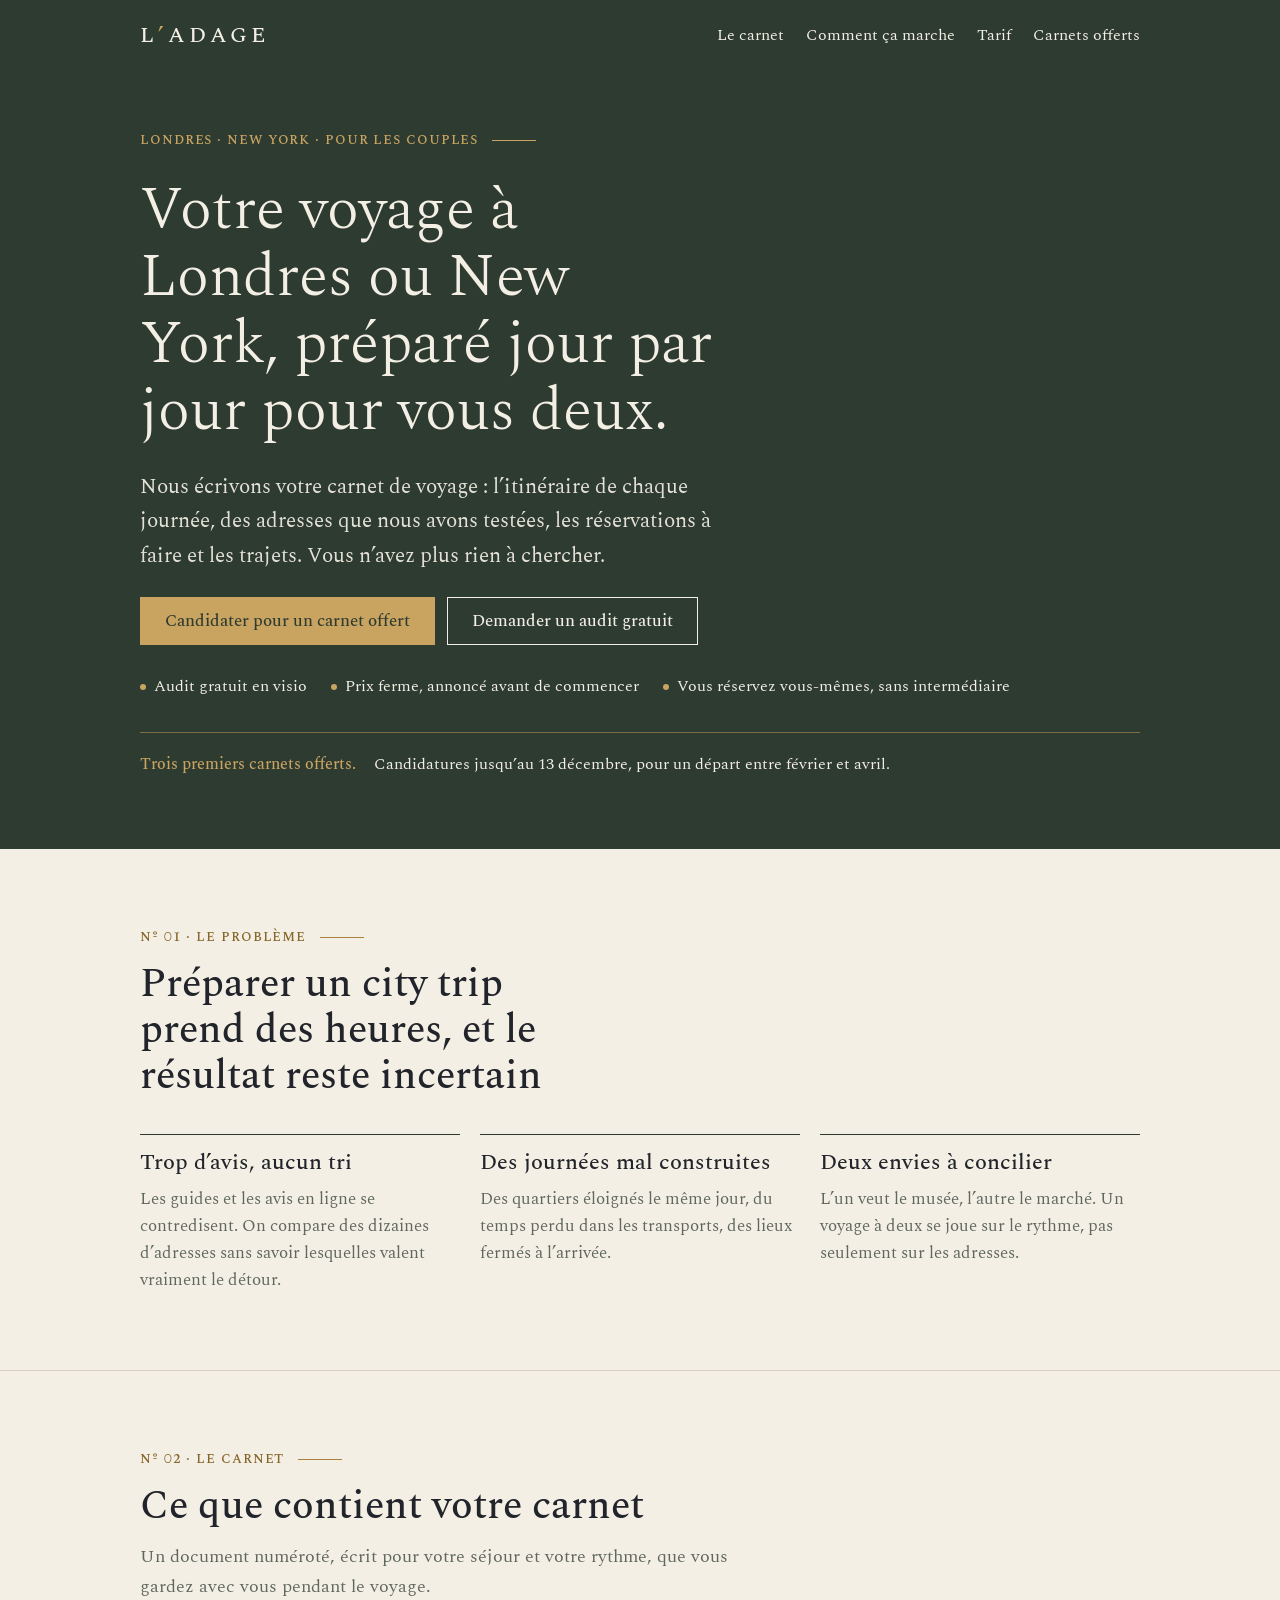
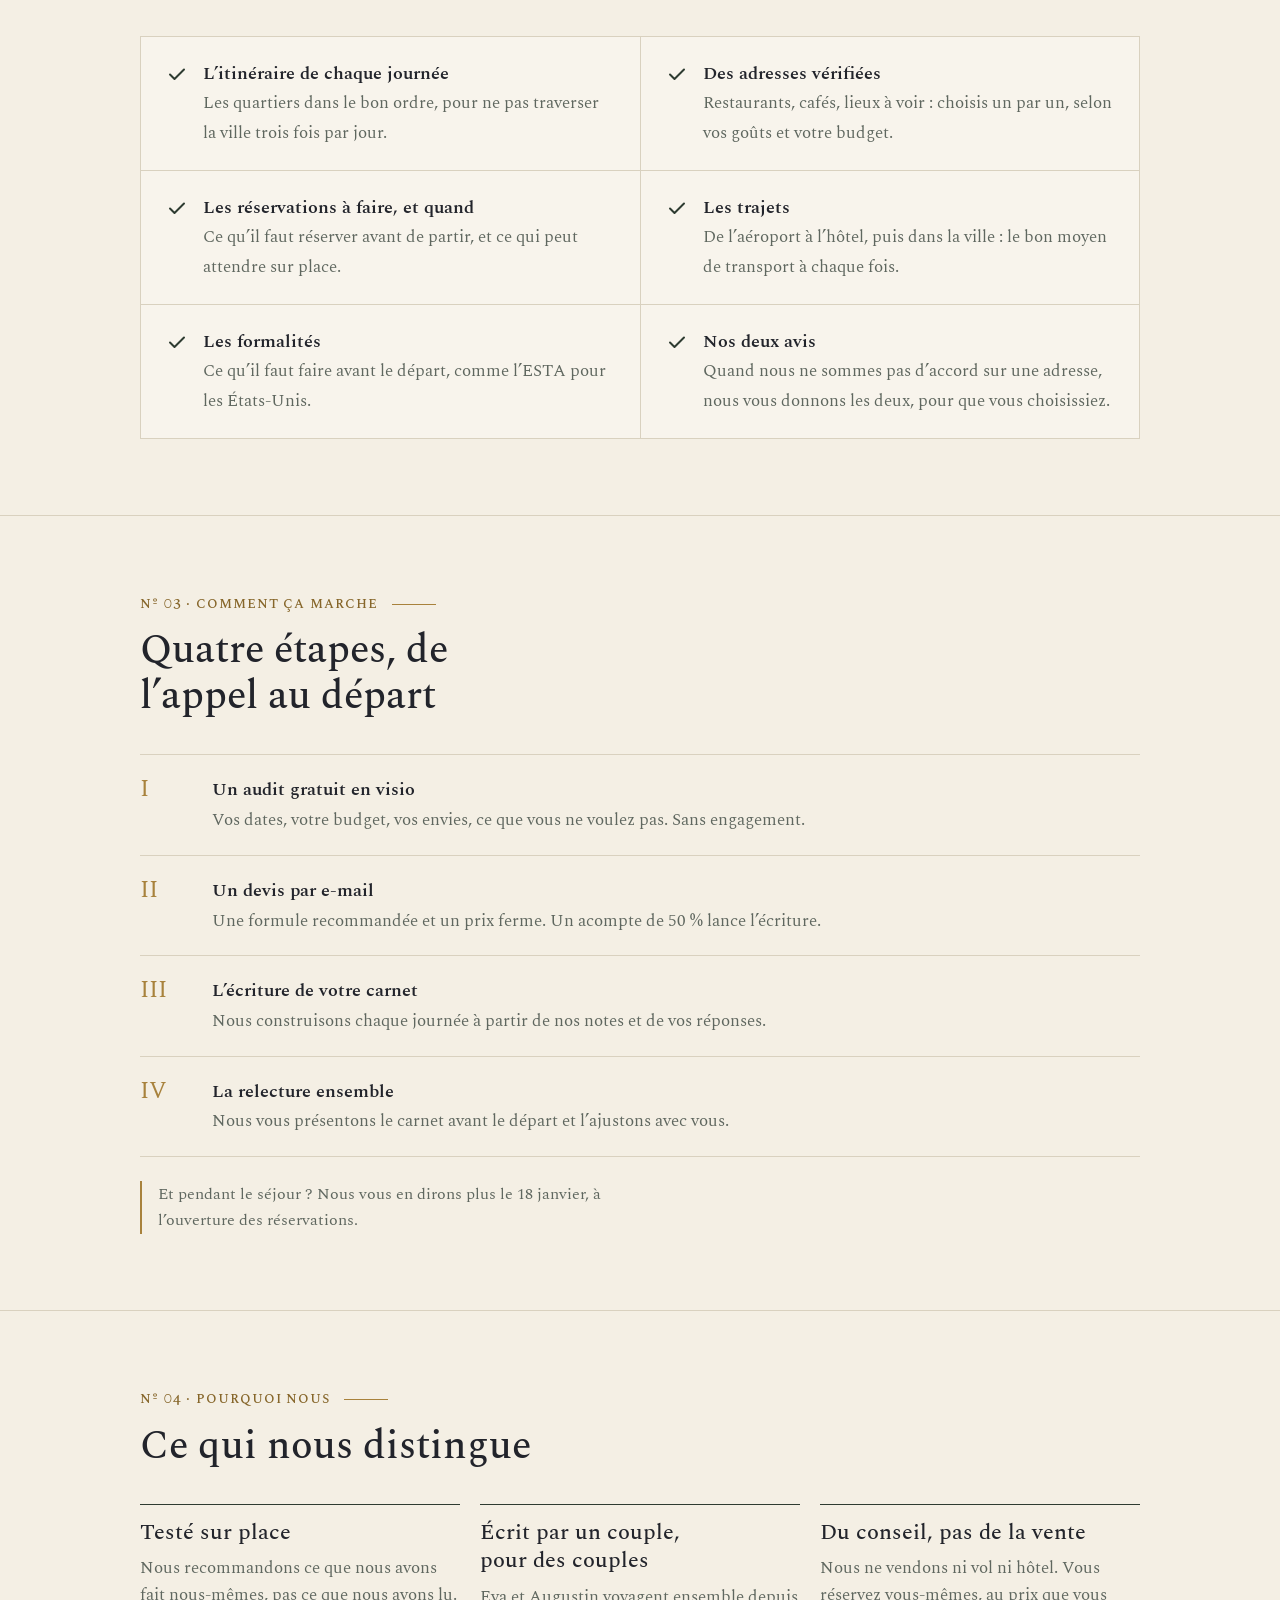
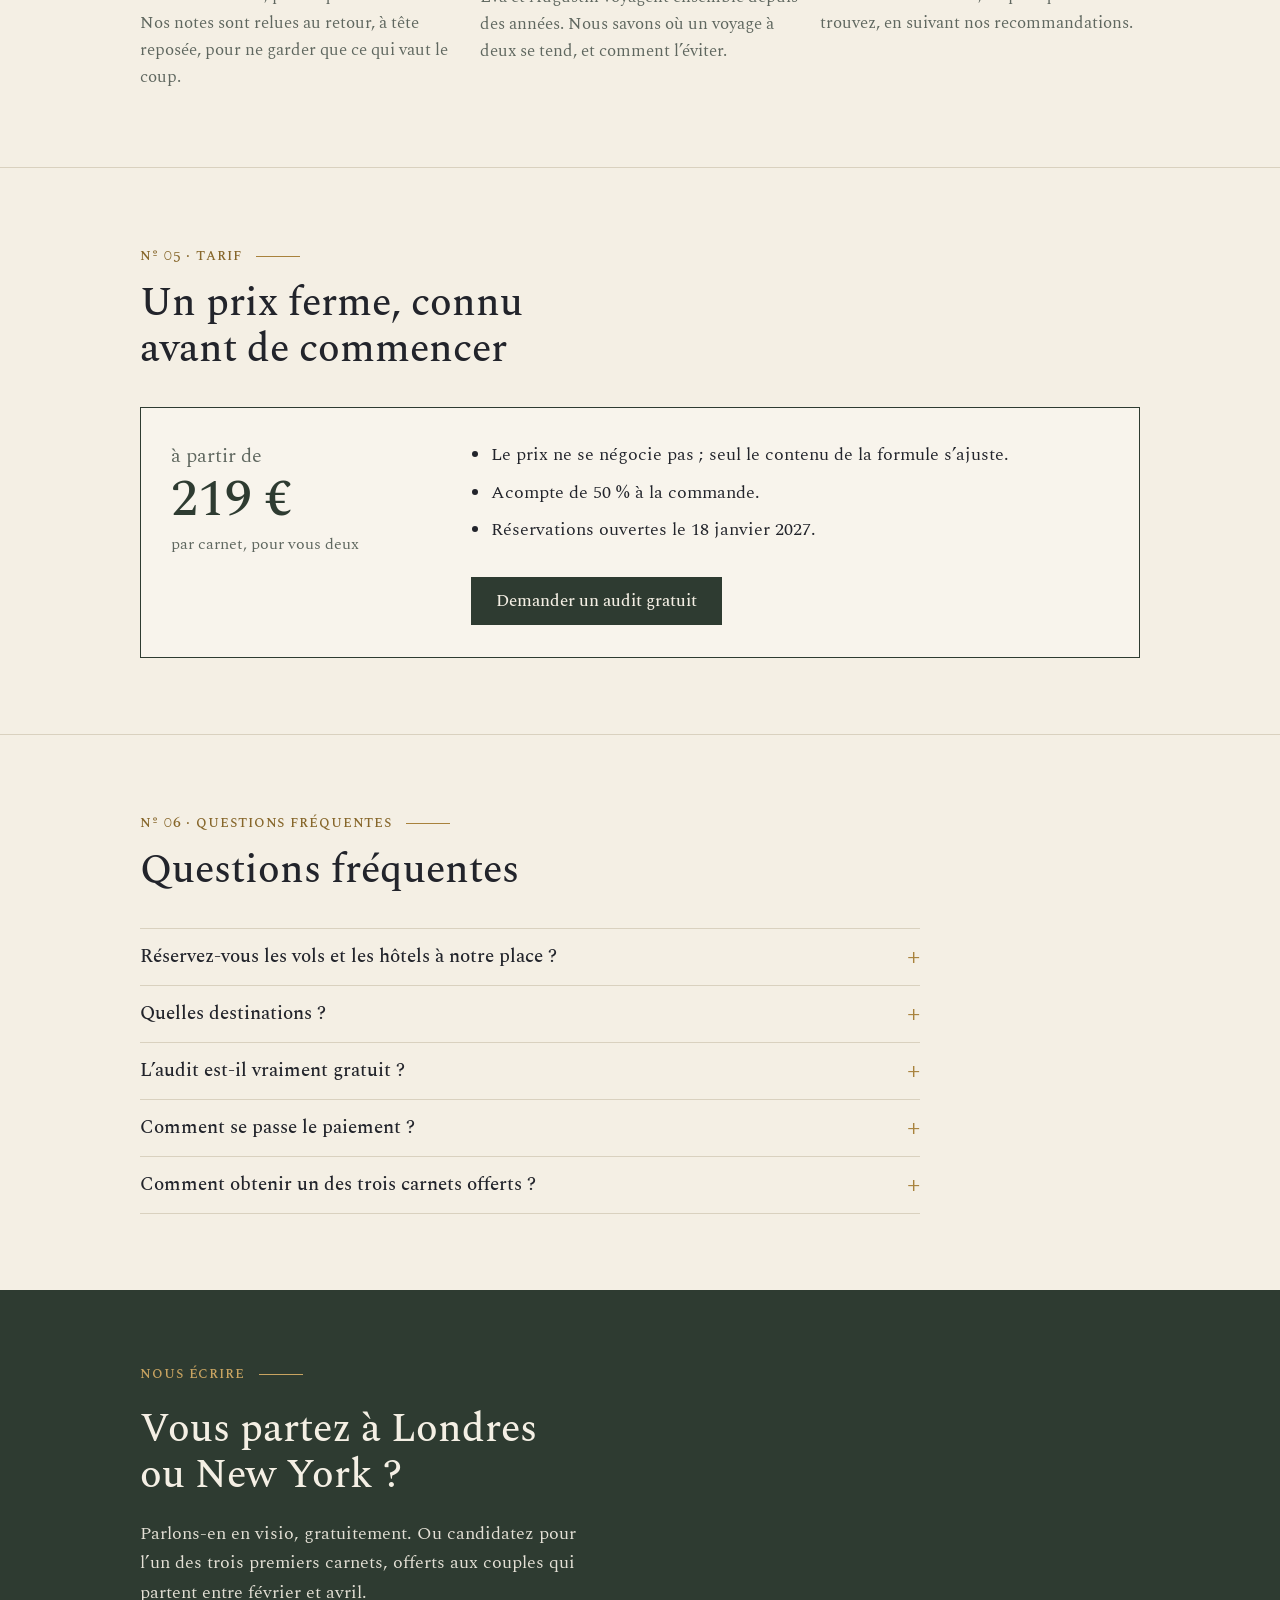
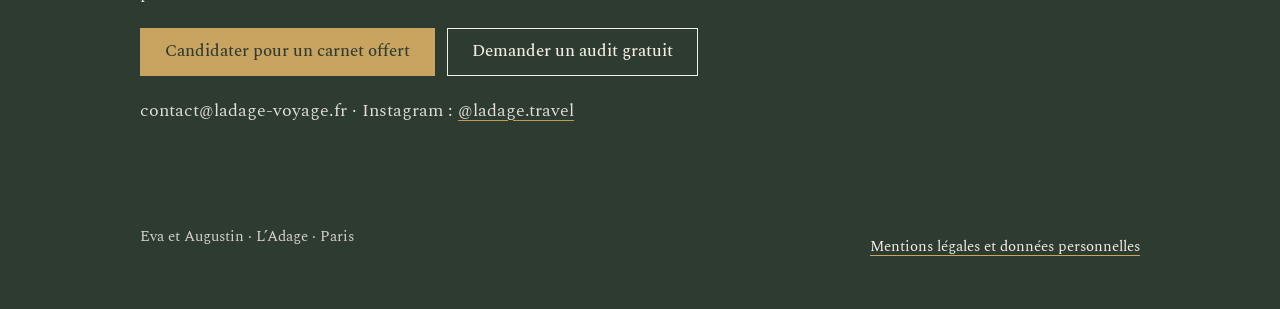
==== commit a6f69cd1: "Recentre le site sur l'offre, avec un ton plus concret - Accueil : promesse explicite (carnet jour p" ====
--- a/index.html
+++ b/index.html
@@ -3,32 +3,36 @@
 <head>
 <meta charset="utf-8">
 <meta name="viewport" content="width=device-width, initial-scale=1, viewport-fit=cover">
-<title>L’Adage · Le voyage à deux, écrit par deux · Londres, New York</title>
-<meta name="description" content="Eva et Augustin écrivent votre carnet de voyage pour Londres ou New York : la ville page par page, avec ce qu’ils ont vérifié eux-mêmes. Trois premiers volumes offerts, candidatures jusqu’au 13 décembre.">
+<title>L’Adage · Votre voyage à Londres ou New York, préparé jour par jour</title>
+<meta name="description" content="Un carnet de voyage personnalisé pour les couples qui partent à Londres ou New York : itinéraire jour par jour, adresses vérifiées, réservations à faire et trajets. Audit gratuit en visio.">
 <link rel="canonical" href="https://ladage-voyage.fr/">
 <meta property="og:type" content="website">
 <meta property="og:locale" content="fr_FR">
-<meta property="og:title" content="L’Adage · Le voyage à deux, écrit par deux">
-<meta property="og:description" content="Partir l’esprit libre, à Londres ou à New York. Trois premiers volumes offerts, candidatures jusqu’au 13 décembre.">
+<meta property="og:title" content="L’Adage · Votre voyage à Londres ou New York, préparé jour par jour">
+<meta property="og:description" content="Itinéraire, adresses vérifiées, réservations à faire et trajets, dans un carnet écrit pour vous deux. Trois premiers carnets offerts, candidatures jusqu’au 13 décembre.">
 <meta property="og:url" content="https://ladage-voyage.fr/">
 <link rel="icon" href="data:image/svg+xml,%3Csvg xmlns='http://www.w3.org/2000/svg' viewBox='0 0 64 64'%3E%3Crect width='64' height='64' fill='%232E3B31'/%3E%3Ctext x='31' y='66' text-anchor='middle' font-family='Georgia,serif' font-weight='700' font-size='84' fill='%23C9A461'%3E%E2%80%99%3C/text%3E%3C/svg%3E">
 <link rel="preload" href="fonts/spectral-400.woff2" as="font" type="font/woff2" crossorigin>
 <link rel="stylesheet" href="style.css">
 <script type="application/ld+json">
-{"@context":"https://schema.org","@type":"ProfessionalService","name":"L’Adage","url":"https://ladage-voyage.fr/","email":"contact@ladage-voyage.fr","description":"Carnets de voyage écrits à deux, pour Londres et New York.","address":{"@type":"PostalAddress","streetAddress":"87B Rue Blomet","postalCode":"75015","addressLocality":"Paris","addressCountry":"FR"},"areaServed":["Londres","New York"],"sameAs":["https://www.instagram.com/ladage.travel/"]}
+{"@context":"https://schema.org","@type":"ProfessionalService","name":"L’Adage","url":"https://ladage-voyage.fr/","email":"contact@ladage-voyage.fr","description":"Carnets de voyage personnalisés pour les couples qui partent à Londres ou New York.","address":{"@type":"PostalAddress","streetAddress":"87B Rue Blomet","postalCode":"75015","addressLocality":"Paris","addressCountry":"FR"},"areaServed":["Londres","New York"],"sameAs":["https://www.instagram.com/ladage.travel/"]}
 </script>
 </head>
 <body>
 <a class="aller" href="#contenu">Aller au contenu</a>
 
+<svg width="0" height="0" style="position:absolute" aria-hidden="true">
+  <symbol id="coche" viewBox="0 0 24 24"><path fill="none" stroke="currentColor" stroke-width="2" stroke-linecap="round" stroke-linejoin="round" d="M5 12.5l4.5 4.5L19 7.5"/></symbol>
+</svg>
+
 <header class="vert entete">
   <div class="in">
     <a class="logo" href="index.html" aria-label="L’Adage, accueil">L<span class="ap">’</span>ADAGE</a>
     <nav class="nav" aria-label="Navigation principale">
-      <a href="#methode">La méthode</a>
-      <a href="#carnets">Les carnets</a>
-      <a href="premiers-volumes.html">Les premiers volumes</a>
-      <a href="#ecrire">Nous écrire</a>
+      <a href="#carnet">Le carnet</a>
+      <a href="#etapes">Comment ça marche</a>
+      <a href="#tarif">Tarif</a>
+      <a href="premiers-volumes.html">Carnets offerts</a>
     </nav>
   </div>
 </header>
@@ -36,99 +40,132 @@
 <main id="contenu">
   <section class="vert ouverture" aria-labelledby="titre">
     <div class="in">
-      <span class="no">nº 01 · le voyage à deux, écrit par deux</span>
-      <h1 id="titre">Partir l’esprit libre. <em>Et si quelque chose change, ne pas être seuls.</em></h1>
-      <p class="chapo">Nous écrivons votre carnet pour Londres ou New York : la ville page par page, avec ce que nous avons vérifié nous-mêmes, et relu au retour.</p>
-      <p class="signe">Eva et Augustin</p>
+      <span class="no">londres · new york · pour les couples</span>
+      <h1 id="titre">Votre voyage à Londres ou New York, préparé jour par jour pour vous deux.</h1>
+      <p class="chapo">Nous écrivons votre carnet de voyage : l’itinéraire de chaque journée, des adresses que nous avons testées, les réservations à faire et les trajets. Vous n’avez plus rien à chercher.</p>
       <div class="btns">
-        <a class="btn btn-p" href="premiers-volumes.html">Candidater pour un volume offert</a>
-        <a class="btn btn-s" href="#ecrire">Nous écrire</a>
+        <a class="btn btn-p" href="premiers-volumes.html">Candidater pour un carnet offert</a>
+        <a class="btn btn-s" href="mailto:contact@ladage-voyage.fr?subject=Demande%20d%E2%80%99audit%20gratuit">Demander un audit gratuit</a>
       </div>
-      <p class="bandeau"><b>Trois premiers volumes offerts.</b> <span>Candidatures jusqu’au 13 décembre, pour un départ entre février et avril.</span></p>
+      <ul class="atouts" aria-label="En bref">
+        <li>Audit gratuit en visio</li>
+        <li>Prix ferme, annoncé avant de commencer</li>
+        <li>Vous réservez vous-mêmes, sans intermédiaire</li>
+      </ul>
+      <p class="bandeau"><b>Trois premiers carnets offerts.</b> <span>Candidatures jusqu’au 13 décembre, pour un départ entre février et avril.</span></p>
     </div>
   </section>
 
-  <section class="section" aria-labelledby="t-froid">
+  <section class="section" aria-labelledby="t-probleme">
     <div class="in">
-      <div class="tete"><span class="no">nº 02 · le tri à froid</span><h2 id="t-froid" class="sr">Le tri à froid</h2></div>
-      <blockquote class="citation">« Nos notes ne sont pas écrites sur place. Elles sont écrites au retour, quand on sait enfin ce qu’on aurait fait autrement. »</blockquote>
-      <div class="prose">
-        <p>Tout le monde écrit à chaud : le soir même, dans l’euphorie ou dans la fatigue. Un avis en ligne enregistre une émotion, pas un jugement.</p>
-        <p>Nous écrivons quelques jours après, quand l’excitation est retombée. Ce qui reste n’est plus un souvenir : c’est un verdict. C’est ce que contient votre carnet.</p>
+      <div class="tete">
+        <span class="no">nº 01 · le problème</span>
+        <h2 id="t-probleme">Préparer un city trip prend des heures, et le résultat reste incertain</h2>
+      </div>
+      <div class="trois">
+        <div><h3>Trop d’avis, aucun tri</h3><p>Les guides et les avis en ligne se contredisent. On compare des dizaines d’adresses sans savoir lesquelles valent vraiment le détour.</p></div>
+        <div><h3>Des journées mal construites</h3><p>Des quartiers éloignés le même jour, du temps perdu dans les transports, des lieux fermés à l’arrivée.</p></div>
+        <div><h3>Deux envies à concilier</h3><p>L’un veut le musée, l’autre le marché. Un voyage à deux se joue sur le rythme, pas seulement sur les adresses.</p></div>
       </div>
     </div>
   </section>
 
-  <section class="section" id="methode" aria-labelledby="t-methode">
+  <section class="section" id="carnet" aria-labelledby="t-carnet">
     <div class="in">
       <div class="tete">
-        <span class="no">nº 03 · la méthode de mémoire</span>
-        <h2 id="t-methode">Avant, pendant, après</h2>
-        <p>Notre méthode existait avant L’Adage. Nous l’appliquons à chaque ville que nous écrivons.</p>
+        <span class="no">nº 02 · le carnet</span>
+        <h2 id="t-carnet">Ce que contient votre carnet</h2>
+        <p>Un document numéroté, écrit pour votre séjour et votre rythme, que vous gardez avec vous pendant le voyage.</p>
       </div>
-      <div class="temps">
-        <div><span class="quand">avant</span><h3>On lit ce que personne ne lit</h3><p>De vieux guides, des livres, des forums, des blogs abandonnés depuis dix ans. Bien au-delà du nécessaire.</p></div>
-        <div><span class="quand">pendant</span><h3>On essaie, et on se trompe</h3><p>Une ruelle au hasard, un restaurant choisi parce qu’il pleuvait, un musée manqué de vingt minutes. Cette part-là se marche.</p></div>
-        <div><span class="quand">après</span><h3>On note à froid</h3><p>Au retour, ce qui valait le coup, ce qui ne le valait pas, et surtout ce qu’on referait autrement. C’est là que naissent les adages.</p></div>
+      <ul class="inclus">
+        <li><svg aria-hidden="true"><use href="#coche"/></svg><div><b>L’itinéraire de chaque journée</b><span>Les quartiers dans le bon ordre, pour ne pas traverser la ville trois fois par jour.</span></div></li>
+        <li><svg aria-hidden="true"><use href="#coche"/></svg><div><b>Des adresses vérifiées</b><span>Restaurants, cafés, lieux à voir : choisis un par un, selon vos goûts et votre budget.</span></div></li>
+        <li><svg aria-hidden="true"><use href="#coche"/></svg><div><b>Les réservations à faire, et quand</b><span>Ce qu’il faut réserver avant de partir, et ce qui peut attendre sur place.</span></div></li>
+        <li><svg aria-hidden="true"><use href="#coche"/></svg><div><b>Les trajets</b><span>De l’aéroport à l’hôtel, puis dans la ville : le bon moyen de transport à chaque fois.</span></div></li>
+        <li><svg aria-hidden="true"><use href="#coche"/></svg><div><b>Les formalités</b><span>Ce qu’il faut faire avant le départ, comme l’ESTA pour les États-Unis.</span></div></li>
+        <li><svg aria-hidden="true"><use href="#coche"/></svg><div><b>Nos deux avis</b><span>Quand nous ne sommes pas d’accord sur une adresse, nous vous donnons les deux, pour que vous choisissiez.</span></div></li>
+      </ul>
+    </div>
+  </section>
+
+  <section class="section" id="etapes" aria-labelledby="t-etapes">
+    <div class="in">
+      <div class="tete">
+        <span class="no">nº 03 · comment ça marche</span>
+        <h2 id="t-etapes">Quatre étapes, de l’appel au départ</h2>
+      </div>
+      <ol class="etapes">
+        <li><div><b>Un audit gratuit en visio</b><span>Vos dates, votre budget, vos envies, ce que vous ne voulez pas. Sans engagement.</span></div></li>
+        <li><div><b>Un devis par e-mail</b><span>Une formule recommandée et un prix ferme. Un acompte de 50 % lance l’écriture.</span></div></li>
+        <li><div><b>L’écriture de votre carnet</b><span>Nous construisons chaque journée à partir de nos notes et de vos réponses.</span></div></li>
+        <li><div><b>La relecture ensemble</b><span>Nous vous présentons le carnet avant le départ et l’ajustons avec vous.</span></div></li>
+      </ol>
+      <p class="precision">Et pendant le séjour ? Nous vous en dirons plus le 18 janvier, à l’ouverture des réservations.</p>
+    </div>
+  </section>
+
+  <section class="section" aria-labelledby="t-pourquoi">
+    <div class="in">
+      <div class="tete">
+        <span class="no">nº 04 · pourquoi nous</span>
+        <h2 id="t-pourquoi">Ce qui nous distingue</h2>
+      </div>
+      <div class="trois">
+        <div><h3>Testé sur place</h3><p>Nous recommandons ce que nous avons fait nous-mêmes, pas ce que nous avons lu. Nos notes sont relues au retour, à tête reposée, pour ne garder que ce qui vaut le coup.</p></div>
+        <div><h3>Écrit par un couple, pour des couples</h3><p>Eva et Augustin voyagent ensemble depuis des années. Nous savons où un voyage à deux se tend, et comment l’éviter.</p></div>
+        <div><h3>Du conseil, pas de la vente</h3><p>Nous ne vendons ni vol ni hôtel. Vous réservez vous-mêmes, au prix que vous trouvez, en suivant nos recommandations.</p></div>
       </div>
     </div>
   </section>
 
-  <section class="section" id="carnets" aria-labelledby="t-carnets">
+  <section class="section" id="tarif" aria-labelledby="t-tarif">
     <div class="in">
       <div class="tete">
-        <span class="no">nº 04 · les carnets</span>
-        <h2 id="t-carnets">Deux villes, à deux</h2>
-        <p>Chaque carnet est numéroté. Il couvre votre séjour jour par jour, avec des adresses choisies une à une.</p>
+        <span class="no">nº 05 · tarif</span>
+        <h2 id="t-tarif">Un prix ferme, connu avant de commencer</h2>
       </div>
-      <div class="villes">
-        <article class="ville"><h3>Londres</h3><p>Les quartiers qu’on referait, les tables qu’on garderait, et l’ordre dans lequel les voir pour ne pas passer la journée dans le métro.</p></article>
-        <article class="ville"><h3>New York</h3><p>Ce qui vaut la file d’attente et ce qui ne la vaut pas, et les formalités à ne pas oublier avant de partir.</p></article>
+      <div class="offre">
+        <div class="prix">
+          <span class="montant">à partir de <b>219 €</b></span>
+          <span class="aide">par carnet, pour vous deux</span>
+        </div>
+        <ul class="liste">
+          <li>Le prix ne se négocie pas ; seul le contenu de la formule s’ajuste.</li>
+          <li>Acompte de 50 % à la commande.</li>
+          <li>Réservations ouvertes le 18 janvier 2027.</li>
+        </ul>
+        <a class="btn btn-p" href="mailto:contact@ladage-voyage.fr?subject=Demande%20d%E2%80%99audit%20gratuit">Demander un audit gratuit</a>
       </div>
     </div>
   </section>
 
-  <section class="section" aria-labelledby="t-voix">
+  <section class="section" aria-labelledby="t-faq">
     <div class="in">
       <div class="tete">
-        <span class="no">nº 05 · à deux voix</span>
-        <h2 id="t-voix">Sur chaque ville, deux avis</h2>
-        <p>Un voyage à deux est un compromis permanent. Là où nous ne sommes pas d’accord, nous le disons.</p>
+        <span class="no">nº 06 · questions fréquentes</span>
+        <h2 id="t-faq">Questions fréquentes</h2>
       </div>
-      <div class="voix">
-        <figure><blockquote>Le musée le matin, avant les cars.</blockquote><figcaption>augustin</figcaption></figure>
-        <figure><blockquote><em>Le marché d’abord. Le musée peut attendre, il ne ferme pas à 13 h.</em></blockquote><figcaption>eva</figcaption></figure>
-        <p class="note">Quand nous sommes d’accord tous les deux, la phrase entre au carnet.</p>
+      <div class="faq">
+        <details><summary>Réservez-vous les vols et les hôtels à notre place ?</summary><p>Non. L’Adage est un service de conseil : nous vous disons quoi réserver et quand, vous réservez vous-mêmes. Vous gardez la main sur vos dépenses et vos conditions d’annulation.</p></details>
+        <details><summary>Quelles destinations ?</summary><p>Londres et New York, que nous connaissons de l’intérieur. Nous préférons deux villes bien faites à vingt survolées.</p></details>
+        <details><summary>L’audit est-il vraiment gratuit ?</summary><p>Oui, et sans engagement. Il nous sert à vérifier que nous pouvons vous aider, et à vous proposer la bonne formule.</p></details>
+        <details><summary>Comment se passe le paiement ?</summary><p>Un acompte de 50 % à la commande, par carte bancaire.</p></details>
+        <details><summary>Comment obtenir un des trois carnets offerts ?</summary><p>En candidatant avant le 13 décembre, pour un départ entre février et avril 2027. En échange, nous vous demandons un bilan de 20 minutes au retour et un témoignage. <a href="premiers-volumes.html">Voir les conditions</a>.</p></details>
       </div>
-    </div>
-  </section>
-
-  <section class="section" aria-labelledby="t-etapes">
-    <div class="in">
-      <div class="tete">
-        <span class="no">nº 06 · comment ça se passe</span>
-        <h2 id="t-etapes">Trois temps, et une surprise</h2>
-      </div>
-      <ol class="etapes">
-        <li><div><b>Un audit gratuit, en visio</b><span>Vos dates, votre rythme, ce qui vous inquiète. Nous vous disons franchement si nous pouvons vous aider.</span></div></li>
-        <li><div><b>Un devis clair, par e-mail</b><span>Une formule recommandée, un prix ferme. Seul le périmètre se discute.</span></div></li>
-        <li><div><b>Votre carnet, numéroté</b><span>Relu avec vous avant le départ.</span></div></li>
-      </ol>
-      <p class="precision">Et une fois sur place ? Nous vous en dirons plus le 18 janvier, à l’ouverture des réservations. L’Adage conseille ; vous réservez vous-mêmes vos vols et vos hébergements.</p>
     </div>
   </section>
 </main>
 
 <section class="vert appel" id="ecrire" aria-labelledby="t-ecrire">
   <div class="in">
-    <span class="no">nº 07 · nous écrire</span>
-    <h2 id="t-ecrire">Vous partez à Londres ou à New York entre février et avril ?</h2>
-    <p>Les trois premiers volumes de L’Adage seront offerts à trois couples. Une sélection, pas un cadeau : un audit, un carnet, et votre récit au retour.</p>
+    <span class="no">nous écrire</span>
+    <h2 id="t-ecrire">Vous partez à Londres ou New York ?</h2>
+    <p>Parlons-en en visio, gratuitement. Ou candidatez pour l’un des trois premiers carnets, offerts aux couples qui partent entre février et avril.</p>
     <div class="btns">
-      <a class="btn btn-p" href="premiers-volumes.html">Candidater</a>
-      <a class="btn btn-s" href="mailto:contact@ladage-voyage.fr">contact@ladage-voyage.fr</a>
+      <a class="btn btn-p" href="premiers-volumes.html">Candidater pour un carnet offert</a>
+      <a class="btn btn-s" href="mailto:contact@ladage-voyage.fr?subject=Demande%20d%E2%80%99audit%20gratuit">Demander un audit gratuit</a>
     </div>
-    <p>Ou sur Instagram : <a href="https://www.instagram.com/ladage.travel/">@ladage.travel</a></p>
+    <p>contact@ladage-voyage.fr · Instagram : <a href="https://www.instagram.com/ladage.travel/">@ladage.travel</a></p>
   </div>
 </section>
 
--- a/style.css
+++ b/style.css
@@ -173,3 +173,28 @@
 .retour.ko{border-color:var(--erreur)}
 .retour h3{font-size:22px}
 .clos{padding:22px 24px;border:1px solid var(--filet);background:var(--ivoire-clair);max-width:680px;display:grid;gap:8px}
+
+/* Accueil centré sur l’offre */
+.atouts{list-style:none;margin:4px 0 0;padding:0;display:flex;flex-wrap:wrap;gap:8px 24px;font-size:16px}
+.atouts li{display:flex;align-items:center;gap:8px}
+.atouts li::before{content:"";width:6px;height:6px;border-radius:50%;background:var(--laiton-clair)}
+.inclus{list-style:none;margin:0;padding:0;display:grid;grid-template-columns:repeat(2,minmax(0,1fr));gap:1px;background:var(--filet);border:1px solid var(--filet)}
+.inclus li{background:var(--ivoire-clair);padding:22px 24px;display:grid;grid-template-columns:24px minmax(0,1fr);gap:14px;align-items:start}
+.inclus svg{width:24px;height:24px;color:var(--vert);margin-top:3px}
+.inclus b{font-weight:600;display:block}
+.inclus span{color:var(--gris-vert);font-size:16.5px}
+@media (max-width:700px){.inclus{grid-template-columns:1fr}}
+.offre{display:grid;grid-template-columns:minmax(0,260px) minmax(0,1fr);gap:20px 40px;align-items:start;border:1px solid var(--vert);background:var(--ivoire-clair);padding:32px 30px}
+.offre .btn{grid-column:2;justify-self:start}
+.prix{display:grid;gap:4px}
+.montant{font-size:20px;color:var(--gris-vert)}
+.montant b{display:block;font-size:52px;line-height:1.05;font-weight:500;color:var(--vert)}
+.liste{margin:0;padding-left:20px;display:grid;gap:8px}
+@media (max-width:700px){.offre{grid-template-columns:1fr}.offre .btn{grid-column:1}}
+.faq{display:grid;border-top:1px solid var(--filet);max-width:780px}
+.faq details{border-bottom:1px solid var(--filet)}
+.faq summary{cursor:pointer;list-style:none;display:flex;justify-content:space-between;align-items:center;gap:16px;min-height:56px;padding:12px 0;font-weight:500;font-size:19px}
+.faq summary::-webkit-details-marker{display:none}
+.faq summary::after{content:"+";font-size:26px;color:var(--laiton);line-height:1;transition:transform .2s}
+.faq details[open] summary::after{transform:rotate(45deg)}
+.faq details p{padding:0 0 18px;color:var(--gris-vert);max-width:var(--texte)}
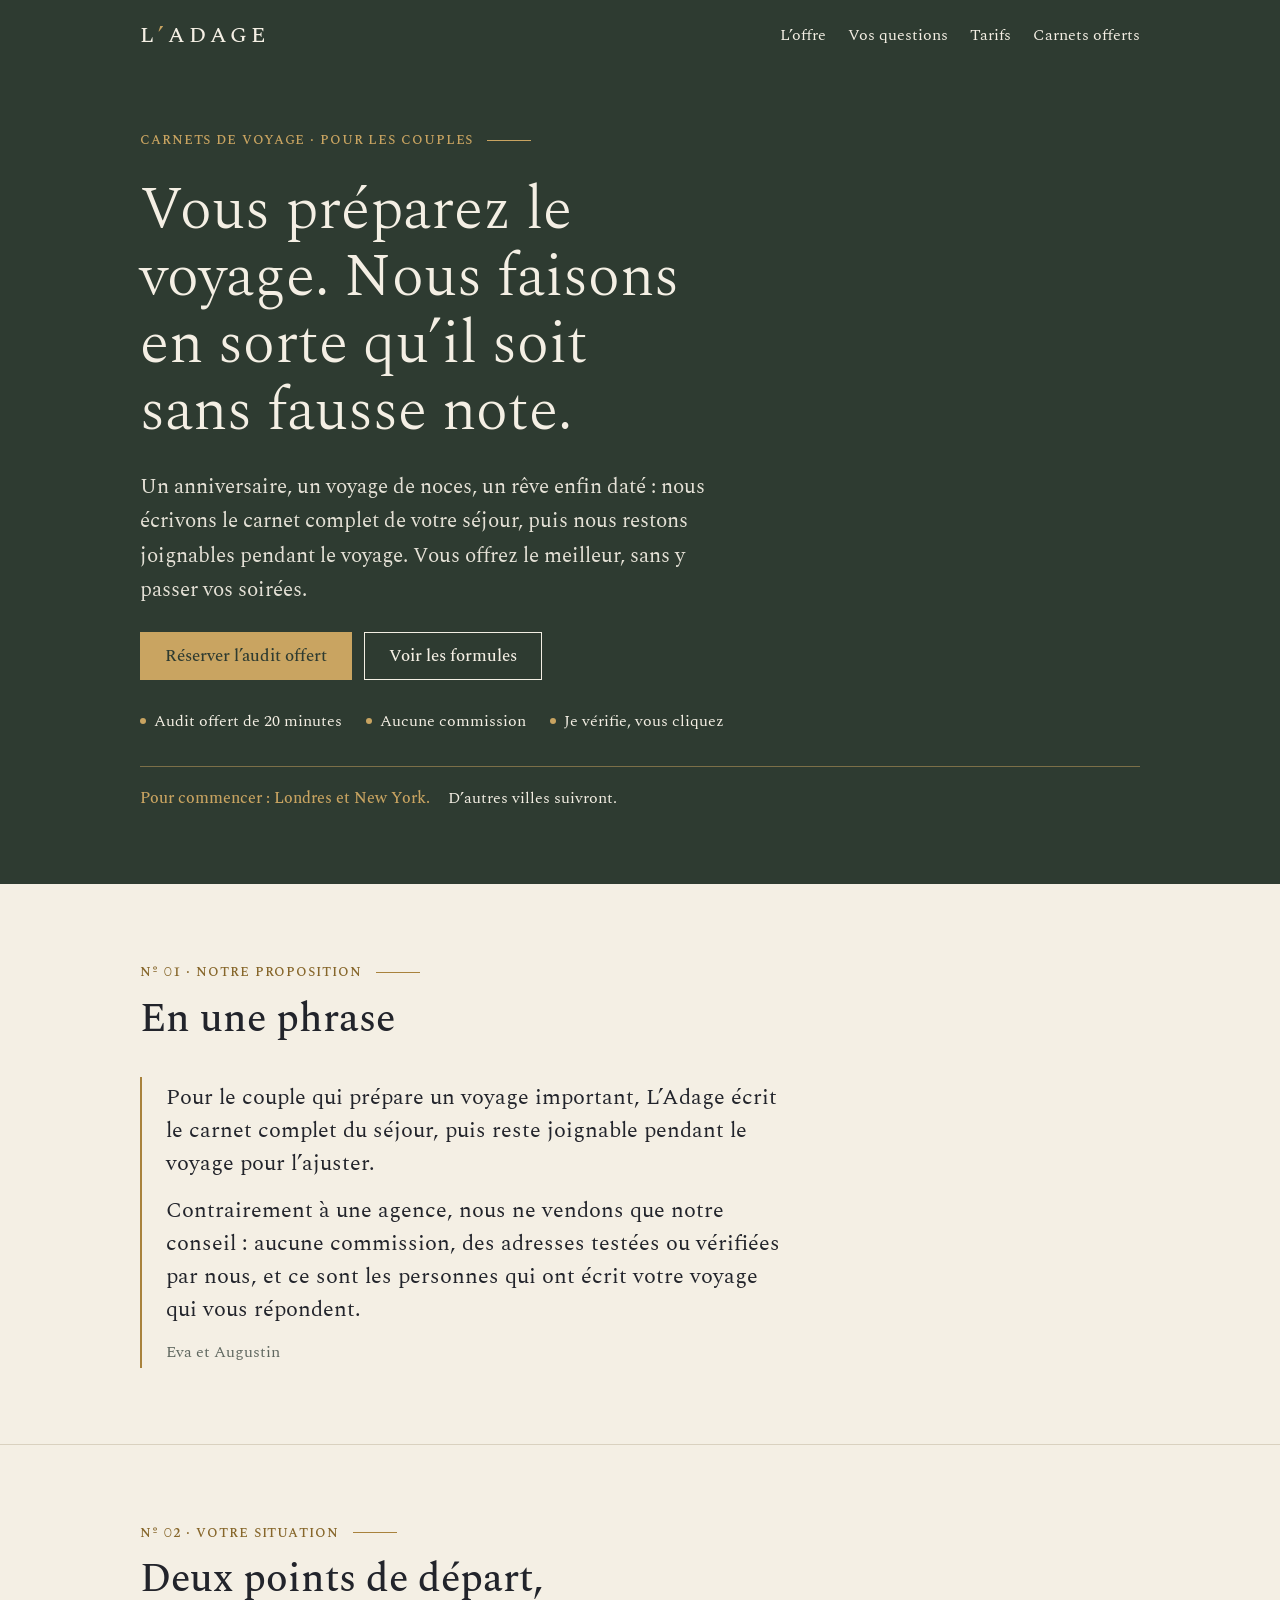
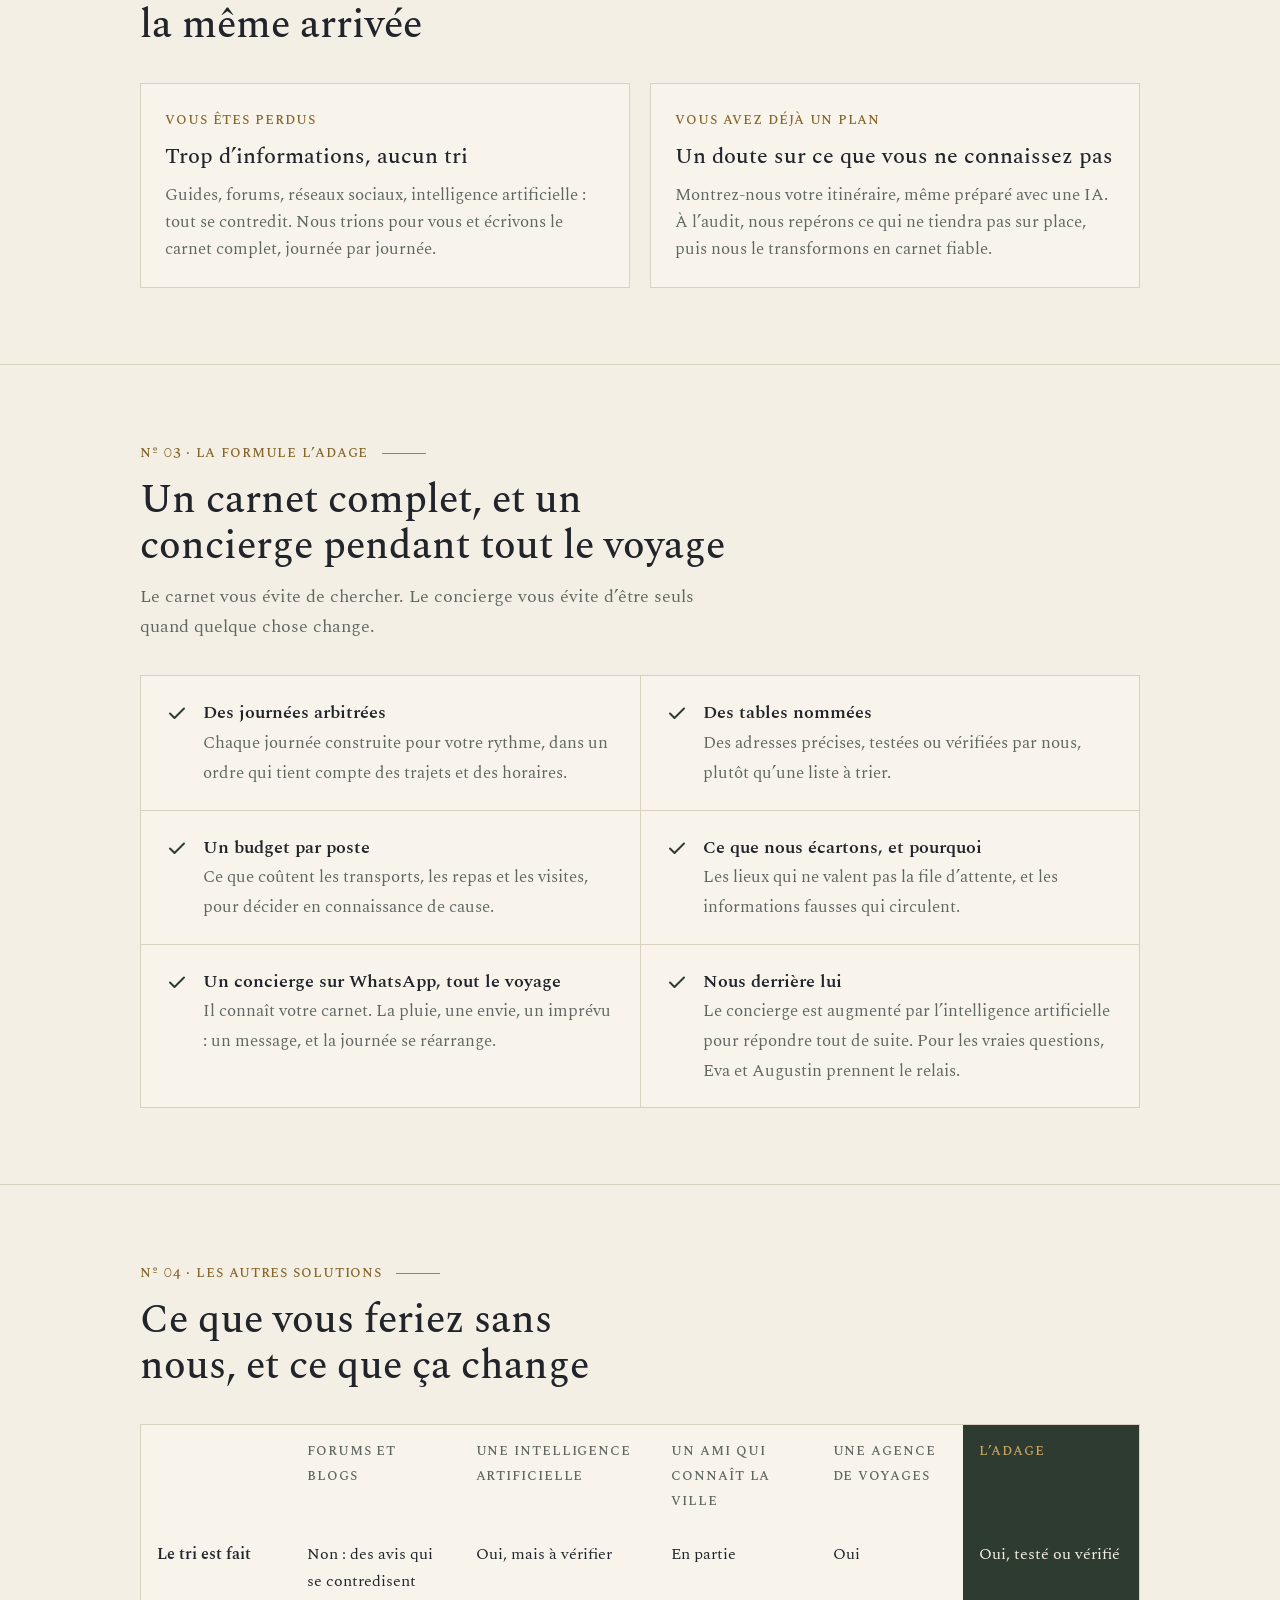
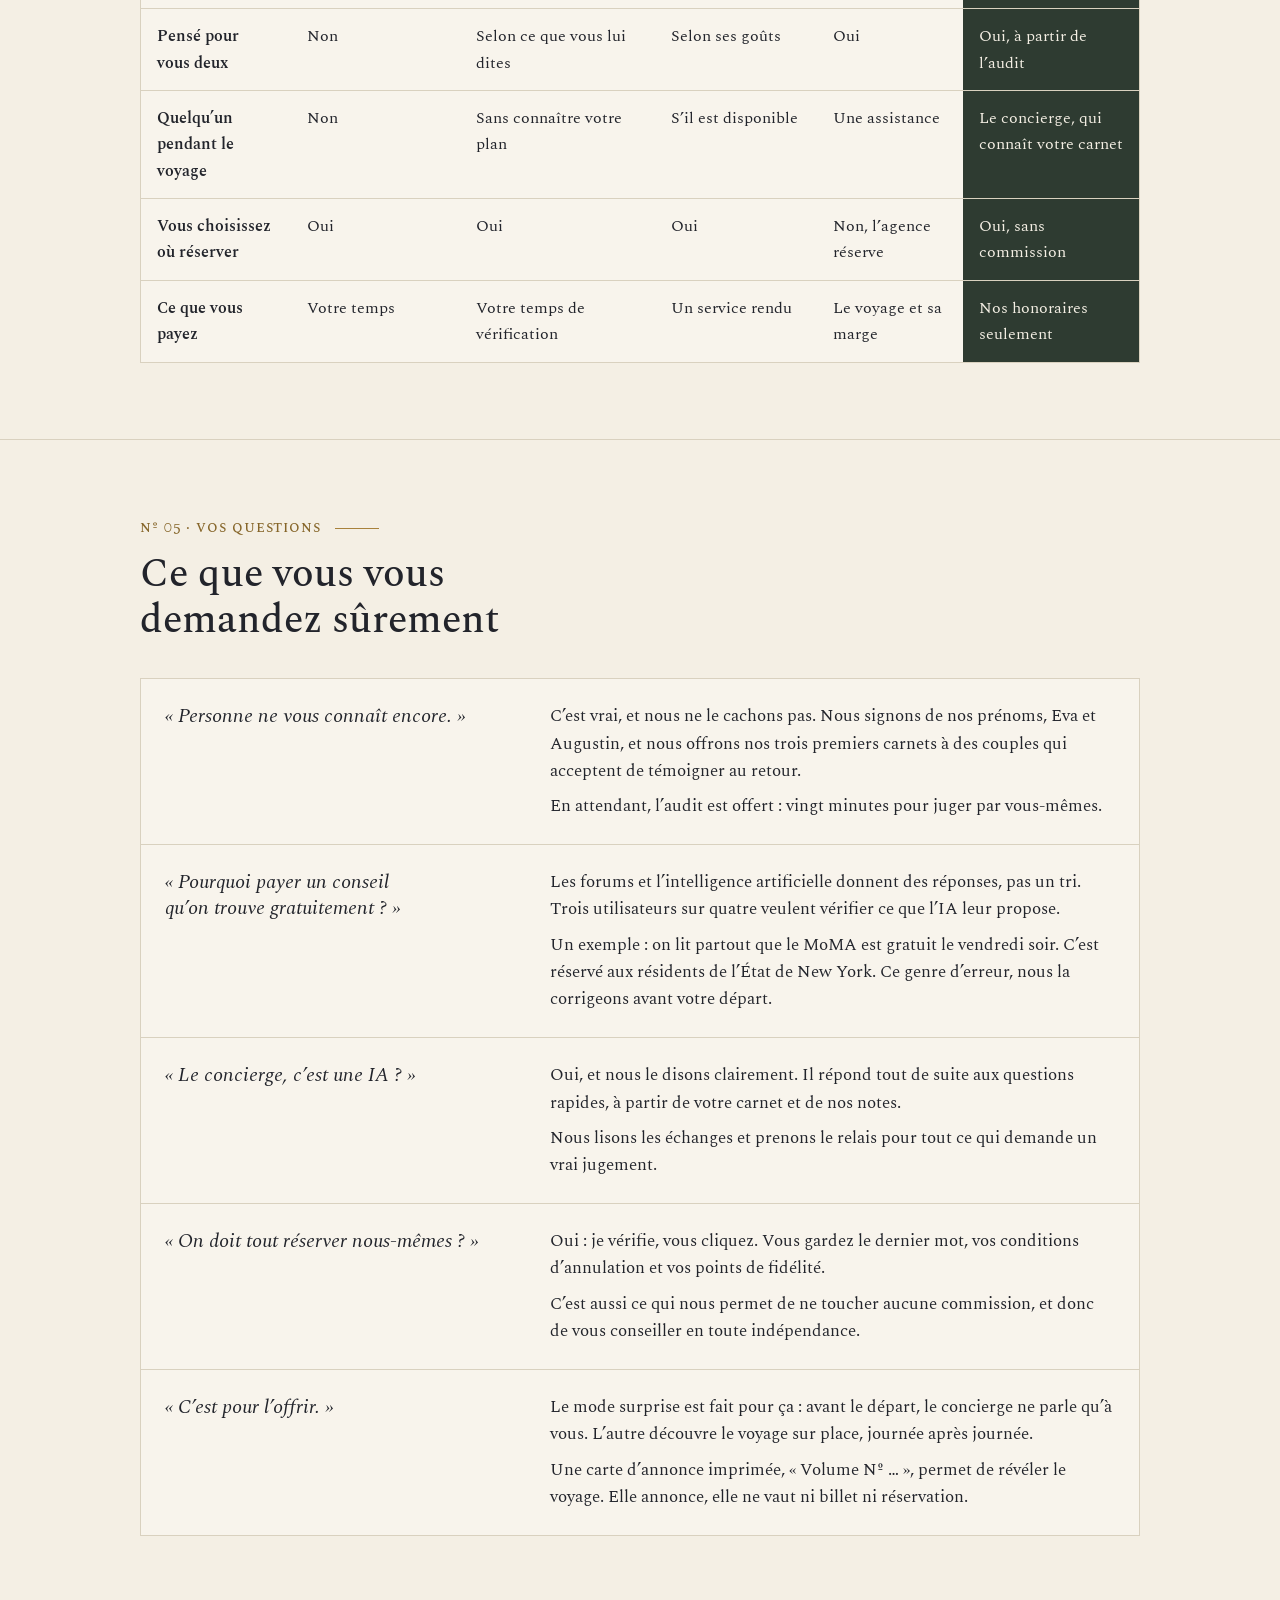
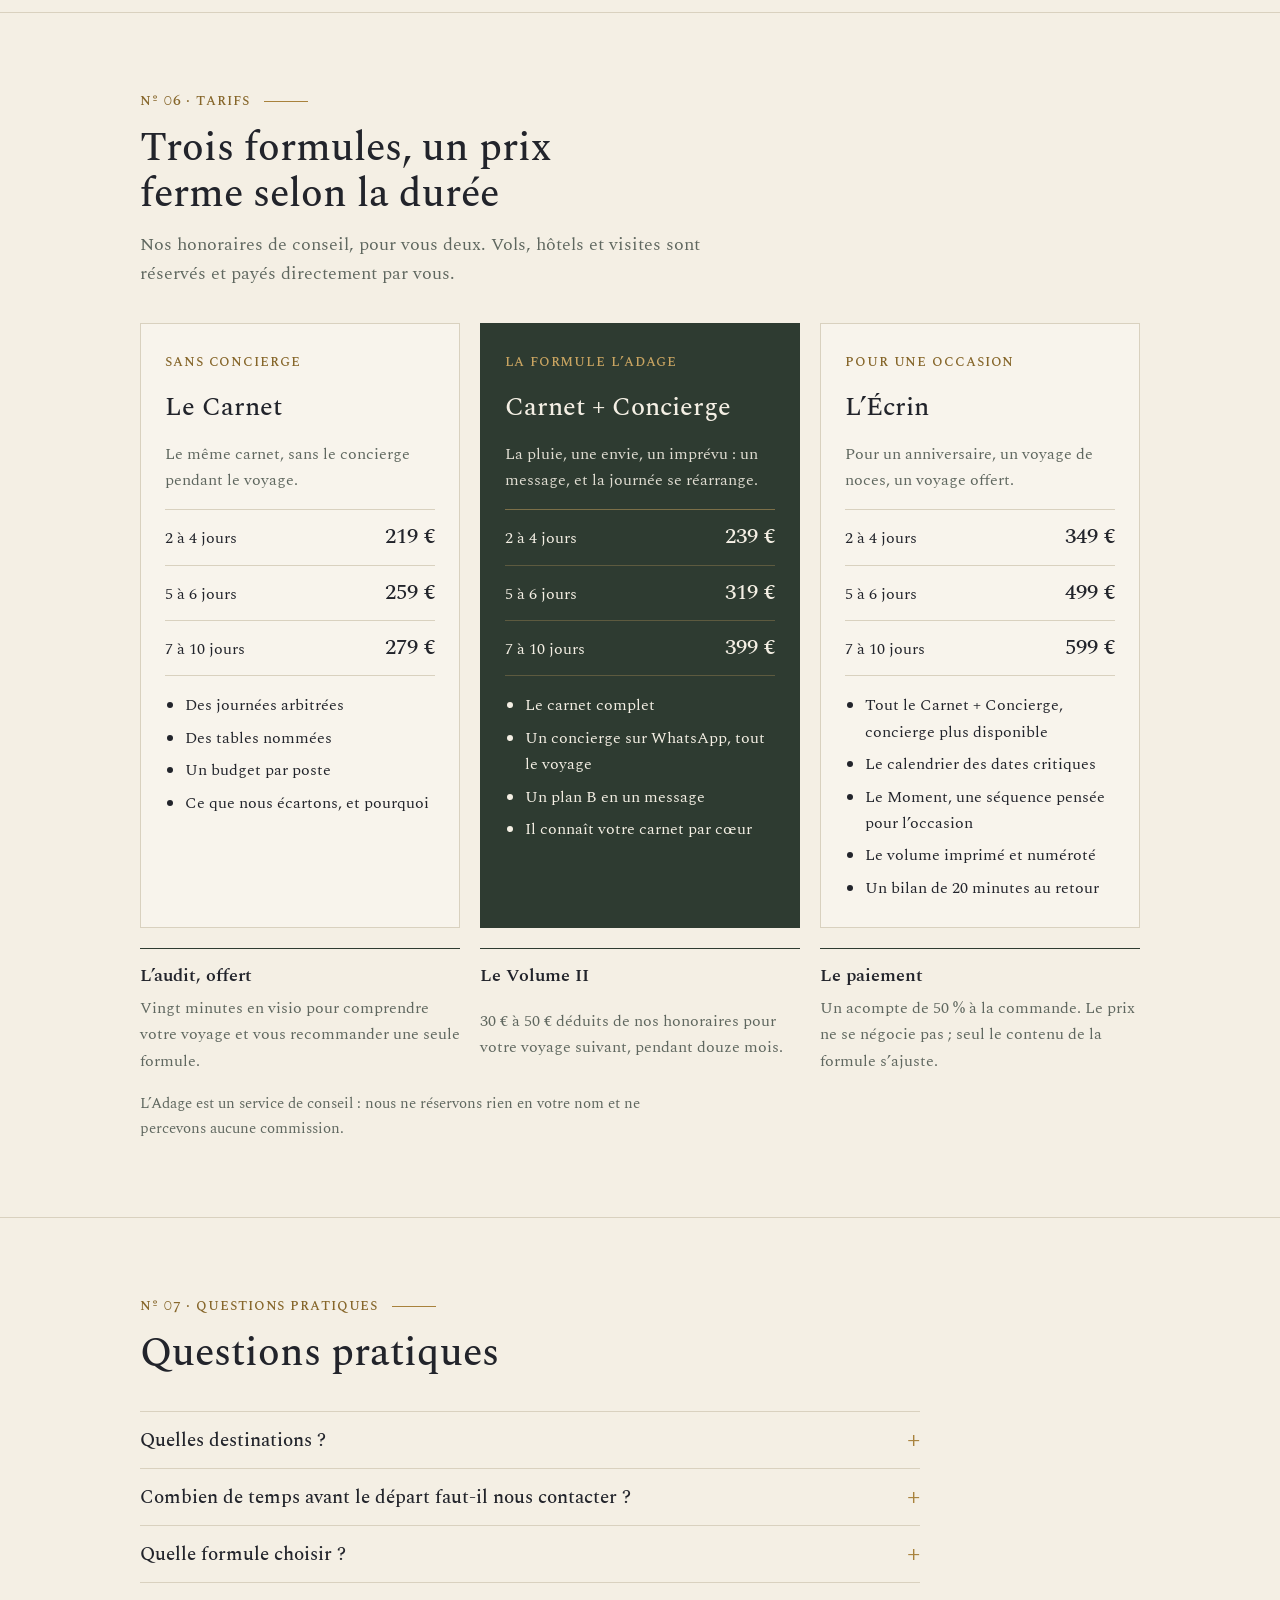
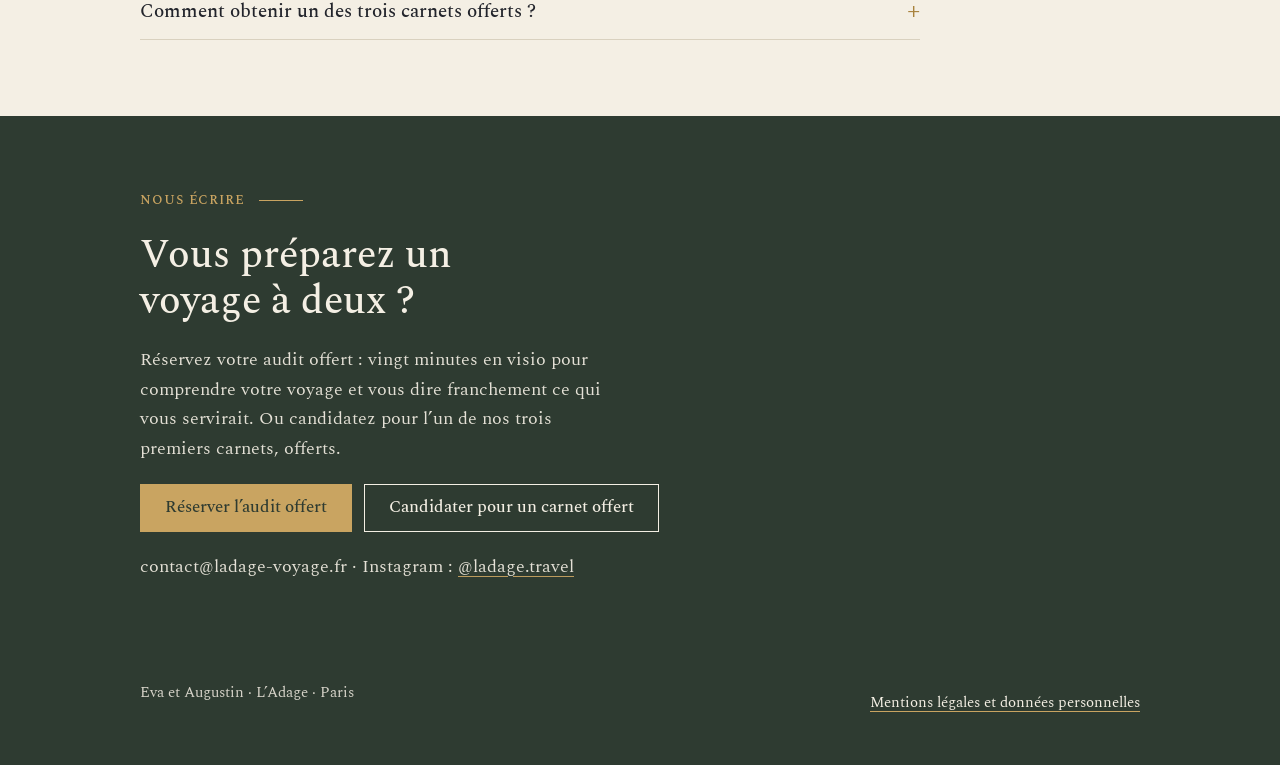
==== commit 3ef2993e: "Mélange les propositions A et B pour l'accueil Ouverture de la proposition A (« Vous préparez le voy" ====
--- a/index.html
+++ b/index.html
@@ -3,154 +3,175 @@
 <head>
 <meta charset="utf-8">
 <meta name="viewport" content="width=device-width, initial-scale=1, viewport-fit=cover">
-<title>L’Adage · Votre voyage à Londres ou New York, préparé jour par jour</title>
-<meta name="description" content="Un carnet de voyage personnalisé pour les couples qui partent à Londres ou New York : itinéraire jour par jour, adresses vérifiées, réservations à faire et trajets. Audit gratuit en visio.">
+<title>L’Adage · Carnets de voyage pour les couples</title>
+<meta name="description" content="Vous préparez le voyage, nous faisons en sorte qu’il soit sans fausse note : un carnet complet et un concierge pendant le séjour. Aucune commission, audit offert. Pour commencer, Londres et New York.">
 <link rel="canonical" href="https://ladage-voyage.fr/">
 <meta property="og:type" content="website">
 <meta property="og:locale" content="fr_FR">
-<meta property="og:title" content="L’Adage · Votre voyage à Londres ou New York, préparé jour par jour">
-<meta property="og:description" content="Itinéraire, adresses vérifiées, réservations à faire et trajets, dans un carnet écrit pour vous deux. Trois premiers carnets offerts, candidatures jusqu’au 13 décembre.">
+<meta property="og:title" content="L’Adage · Vous préparez le voyage. Nous faisons en sorte qu’il soit sans fausse note.">
+<meta property="og:description" content="Un carnet complet et un concierge pendant le séjour, pour les couples. Aucune commission, audit offert.">
 <meta property="og:url" content="https://ladage-voyage.fr/">
 <link rel="icon" href="data:image/svg+xml,%3Csvg xmlns='http://www.w3.org/2000/svg' viewBox='0 0 64 64'%3E%3Crect width='64' height='64' fill='%232E3B31'/%3E%3Ctext x='31' y='66' text-anchor='middle' font-family='Georgia,serif' font-weight='700' font-size='84' fill='%23C9A461'%3E%E2%80%99%3C/text%3E%3C/svg%3E">
 <link rel="preload" href="fonts/spectral-400.woff2" as="font" type="font/woff2" crossorigin>
 <link rel="stylesheet" href="style.css">
 <script type="application/ld+json">
-{"@context":"https://schema.org","@type":"ProfessionalService","name":"L’Adage","url":"https://ladage-voyage.fr/","email":"contact@ladage-voyage.fr","description":"Carnets de voyage personnalisés pour les couples qui partent à Londres ou New York.","address":{"@type":"PostalAddress","streetAddress":"87B Rue Blomet","postalCode":"75015","addressLocality":"Paris","addressCountry":"FR"},"areaServed":["Londres","New York"],"sameAs":["https://www.instagram.com/ladage.travel/"]}
+{"@context":"https://schema.org","@type":"ProfessionalService","name":"L’Adage","url":"https://ladage-voyage.fr/","email":"contact@ladage-voyage.fr","description":"Carnets de voyage et concierge pendant le séjour, pour les couples.","address":{"@type":"PostalAddress","streetAddress":"87B Rue Blomet","postalCode":"75015","addressLocality":"Paris","addressCountry":"FR"},"areaServed":["Londres","New York"],"sameAs":["https://www.instagram.com/ladage.travel/"]}
 </script>
 </head>
 <body>
 <a class="aller" href="#contenu">Aller au contenu</a>
-
 <svg width="0" height="0" style="position:absolute" aria-hidden="true">
   <symbol id="coche" viewBox="0 0 24 24"><path fill="none" stroke="currentColor" stroke-width="2" stroke-linecap="round" stroke-linejoin="round" d="M5 12.5l4.5 4.5L19 7.5"/></symbol>
 </svg>
-
 <header class="vert entete">
   <div class="in">
     <a class="logo" href="index.html" aria-label="L’Adage, accueil">L<span class="ap">’</span>ADAGE</a>
     <nav class="nav" aria-label="Navigation principale">
-      <a href="#carnet">Le carnet</a>
-      <a href="#etapes">Comment ça marche</a>
-      <a href="#tarif">Tarif</a>
+      <a href="#offre">L’offre</a>
+      <a href="#questions">Vos questions</a>
+      <a href="#tarifs">Tarifs</a>
       <a href="premiers-volumes.html">Carnets offerts</a>
     </nav>
   </div>
 </header>
-
 <main id="contenu">
   <section class="vert ouverture" aria-labelledby="titre">
     <div class="in">
-      <span class="no">londres · new york · pour les couples</span>
-      <h1 id="titre">Votre voyage à Londres ou New York, préparé jour par jour pour vous deux.</h1>
-      <p class="chapo">Nous écrivons votre carnet de voyage : l’itinéraire de chaque journée, des adresses que nous avons testées, les réservations à faire et les trajets. Vous n’avez plus rien à chercher.</p>
+      <span class="no">carnets de voyage · pour les couples</span>
+      <h1 id="titre">Vous préparez le voyage. Nous faisons en sorte qu’il soit sans fausse note.</h1>
+      <p class="chapo">Un anniversaire, un voyage de noces, un rêve enfin daté : nous écrivons le carnet complet de votre séjour, puis nous restons joignables pendant le voyage. Vous offrez le meilleur, sans y passer vos soirées.</p>
       <div class="btns">
-        <a class="btn btn-p" href="premiers-volumes.html">Candidater pour un carnet offert</a>
-        <a class="btn btn-s" href="mailto:contact@ladage-voyage.fr?subject=Demande%20d%E2%80%99audit%20gratuit">Demander un audit gratuit</a>
+        <a class="btn btn-p" href="#ecrire">Réserver l’audit offert</a>
+        <a class="btn btn-s" href="#tarifs">Voir les formules</a>
       </div>
       <ul class="atouts" aria-label="En bref">
-        <li>Audit gratuit en visio</li>
-        <li>Prix ferme, annoncé avant de commencer</li>
-        <li>Vous réservez vous-mêmes, sans intermédiaire</li>
+        <li>Audit offert de 20 minutes</li>
+        <li>Aucune commission</li>
+        <li>Je vérifie, vous cliquez</li>
       </ul>
-      <p class="bandeau"><b>Trois premiers carnets offerts.</b> <span>Candidatures jusqu’au 13 décembre, pour un départ entre février et avril.</span></p>
-    </div>
-  </section>
-
-  <section class="section" aria-labelledby="t-probleme">
-    <div class="in">
-      <div class="tete">
-        <span class="no">nº 01 · le problème</span>
-        <h2 id="t-probleme">Préparer un city trip prend des heures, et le résultat reste incertain</h2>
-      </div>
-      <div class="trois">
-        <div><h3>Trop d’avis, aucun tri</h3><p>Les guides et les avis en ligne se contredisent. On compare des dizaines d’adresses sans savoir lesquelles valent vraiment le détour.</p></div>
-        <div><h3>Des journées mal construites</h3><p>Des quartiers éloignés le même jour, du temps perdu dans les transports, des lieux fermés à l’arrivée.</p></div>
-        <div><h3>Deux envies à concilier</h3><p>L’un veut le musée, l’autre le marché. Un voyage à deux se joue sur le rythme, pas seulement sur les adresses.</p></div>
-      </div>
-    </div>
-  </section>
-
-  <section class="section" id="carnet" aria-labelledby="t-carnet">
-    <div class="in">
-      <div class="tete">
-        <span class="no">nº 02 · le carnet</span>
-        <h2 id="t-carnet">Ce que contient votre carnet</h2>
-        <p>Un document numéroté, écrit pour votre séjour et votre rythme, que vous gardez avec vous pendant le voyage.</p>
+      <p class="bandeau"><b>Pour commencer : Londres et New York.</b> <span>D’autres villes suivront.</span></p>
+    </div>
+  </section>
+  <section class="section" aria-labelledby="t-valeur">
+    <div class="in">
+      <div class="tete"><span class="no">nº 01 · notre proposition</span><h2 id="t-valeur">En une phrase</h2></div>
+      <div class="valeur">
+        <p>Pour le couple qui prépare un voyage important, L’Adage écrit le carnet complet du séjour, puis reste joignable pendant le voyage pour l’ajuster.</p>
+        <p>Contrairement à une agence, nous ne vendons que notre conseil : aucune commission, des adresses testées ou vérifiées par nous, et ce sont les personnes qui ont écrit votre voyage qui vous répondent.</p>
+        <p class="aide">Eva et Augustin</p>
+      </div>
+    </div>
+  </section>
+  <section class="section" aria-labelledby="t-job">
+    <div class="in">
+      <div class="tete">
+        <span class="no">nº 02 · votre situation</span>
+        <h2 id="t-job">Deux points de départ, la même arrivée</h2>
+      </div>
+      <div class="cartes deux">
+        <div class="carte"><span class="eti">vous êtes perdus</span><h3>Trop d’informations, aucun tri</h3><p>Guides, forums, réseaux sociaux, intelligence artificielle : tout se contredit. Nous trions pour vous et écrivons le carnet complet, journée par journée.</p></div>
+        <div class="carte"><span class="eti">vous avez déjà un plan</span><h3>Un doute sur ce que vous ne connaissez pas</h3><p>Montrez-nous votre itinéraire, même préparé avec une IA. À l’audit, nous repérons ce qui ne tiendra pas sur place, puis nous le transformons en carnet fiable.</p></div>
+      </div>
+    </div>
+  </section>
+  <section class="section" id="offre" aria-labelledby="t-offre">
+    <div class="in">
+      <div class="tete">
+        <span class="no">nº 03 · la formule l’adage</span>
+        <h2 id="t-offre">Un carnet complet, et un concierge pendant tout le voyage</h2>
+        <p>Le carnet vous évite de chercher. Le concierge vous évite d’être seuls quand quelque chose change.</p>
       </div>
       <ul class="inclus">
-        <li><svg aria-hidden="true"><use href="#coche"/></svg><div><b>L’itinéraire de chaque journée</b><span>Les quartiers dans le bon ordre, pour ne pas traverser la ville trois fois par jour.</span></div></li>
-        <li><svg aria-hidden="true"><use href="#coche"/></svg><div><b>Des adresses vérifiées</b><span>Restaurants, cafés, lieux à voir : choisis un par un, selon vos goûts et votre budget.</span></div></li>
-        <li><svg aria-hidden="true"><use href="#coche"/></svg><div><b>Les réservations à faire, et quand</b><span>Ce qu’il faut réserver avant de partir, et ce qui peut attendre sur place.</span></div></li>
-        <li><svg aria-hidden="true"><use href="#coche"/></svg><div><b>Les trajets</b><span>De l’aéroport à l’hôtel, puis dans la ville : le bon moyen de transport à chaque fois.</span></div></li>
-        <li><svg aria-hidden="true"><use href="#coche"/></svg><div><b>Les formalités</b><span>Ce qu’il faut faire avant le départ, comme l’ESTA pour les États-Unis.</span></div></li>
-        <li><svg aria-hidden="true"><use href="#coche"/></svg><div><b>Nos deux avis</b><span>Quand nous ne sommes pas d’accord sur une adresse, nous vous donnons les deux, pour que vous choisissiez.</span></div></li>
+        <li><svg aria-hidden="true"><use href="#coche"/></svg><div><b>Des journées arbitrées</b><span>Chaque journée construite pour votre rythme, dans un ordre qui tient compte des trajets et des horaires.</span></div></li>
+        <li><svg aria-hidden="true"><use href="#coche"/></svg><div><b>Des tables nommées</b><span>Des adresses précises, testées ou vérifiées par nous, plutôt qu’une liste à trier.</span></div></li>
+        <li><svg aria-hidden="true"><use href="#coche"/></svg><div><b>Un budget par poste</b><span>Ce que coûtent les transports, les repas et les visites, pour décider en connaissance de cause.</span></div></li>
+        <li><svg aria-hidden="true"><use href="#coche"/></svg><div><b>Ce que nous écartons, et pourquoi</b><span>Les lieux qui ne valent pas la file d’attente, et les informations fausses qui circulent.</span></div></li>
+        <li><svg aria-hidden="true"><use href="#coche"/></svg><div><b>Un concierge sur WhatsApp, tout le voyage</b><span>Il connaît votre carnet. La pluie, une envie, un imprévu : un message, et la journée se réarrange.</span></div></li>
+        <li><svg aria-hidden="true"><use href="#coche"/></svg><div><b>Nous derrière lui</b><span>Le concierge est augmenté par l’intelligence artificielle pour répondre tout de suite. Pour les vraies questions, Eva et Augustin prennent le relais.</span></div></li>
       </ul>
     </div>
   </section>
-
-  <section class="section" id="etapes" aria-labelledby="t-etapes">
-    <div class="in">
-      <div class="tete">
-        <span class="no">nº 03 · comment ça marche</span>
-        <h2 id="t-etapes">Quatre étapes, de l’appel au départ</h2>
-      </div>
-      <ol class="etapes">
-        <li><div><b>Un audit gratuit en visio</b><span>Vos dates, votre budget, vos envies, ce que vous ne voulez pas. Sans engagement.</span></div></li>
-        <li><div><b>Un devis par e-mail</b><span>Une formule recommandée et un prix ferme. Un acompte de 50 % lance l’écriture.</span></div></li>
-        <li><div><b>L’écriture de votre carnet</b><span>Nous construisons chaque journée à partir de nos notes et de vos réponses.</span></div></li>
-        <li><div><b>La relecture ensemble</b><span>Nous vous présentons le carnet avant le départ et l’ajustons avec vous.</span></div></li>
-      </ol>
-      <p class="precision">Et pendant le séjour ? Nous vous en dirons plus le 18 janvier, à l’ouverture des réservations.</p>
-    </div>
-  </section>
-
-  <section class="section" aria-labelledby="t-pourquoi">
-    <div class="in">
-      <div class="tete">
-        <span class="no">nº 04 · pourquoi nous</span>
-        <h2 id="t-pourquoi">Ce qui nous distingue</h2>
-      </div>
-      <div class="trois">
-        <div><h3>Testé sur place</h3><p>Nous recommandons ce que nous avons fait nous-mêmes, pas ce que nous avons lu. Nos notes sont relues au retour, à tête reposée, pour ne garder que ce qui vaut le coup.</p></div>
-        <div><h3>Écrit par un couple, pour des couples</h3><p>Eva et Augustin voyagent ensemble depuis des années. Nous savons où un voyage à deux se tend, et comment l’éviter.</p></div>
-        <div><h3>Du conseil, pas de la vente</h3><p>Nous ne vendons ni vol ni hôtel. Vous réservez vous-mêmes, au prix que vous trouvez, en suivant nos recommandations.</p></div>
-      </div>
-    </div>
-  </section>
-
-  <section class="section" id="tarif" aria-labelledby="t-tarif">
-    <div class="in">
-      <div class="tete">
-        <span class="no">nº 05 · tarif</span>
-        <h2 id="t-tarif">Un prix ferme, connu avant de commencer</h2>
-      </div>
-      <div class="offre">
-        <div class="prix">
-          <span class="montant">à partir de <b>219 €</b></span>
-          <span class="aide">par carnet, pour vous deux</span>
-        </div>
-        <ul class="liste">
-          <li>Le prix ne se négocie pas ; seul le contenu de la formule s’ajuste.</li>
-          <li>Acompte de 50 % à la commande.</li>
-          <li>Réservations ouvertes le 18 janvier 2027.</li>
-        </ul>
-        <a class="btn btn-p" href="mailto:contact@ladage-voyage.fr?subject=Demande%20d%E2%80%99audit%20gratuit">Demander un audit gratuit</a>
-      </div>
-    </div>
-  </section>
-
+  <section class="section" aria-labelledby="t-compare">
+    <div class="in">
+      <div class="tete">
+        <span class="no">nº 04 · les autres solutions</span>
+        <h2 id="t-compare">Ce que vous feriez sans nous, et ce que ça change</h2>
+      </div>
+      <div class="tableau">
+        <table>
+          <thead><tr><th scope="col"></th><th scope="col">Forums et blogs</th><th scope="col">Une intelligence artificielle</th><th scope="col">Un ami qui connaît la ville</th><th scope="col">Une agence de voyages</th><th scope="col" class="nous">L’Adage</th></tr></thead>
+          <tbody>
+            <tr><th scope="row">Le tri est fait</th><td>Non : des avis qui se contredisent</td><td>Oui, mais à vérifier</td><td>En partie</td><td>Oui</td><td class="nous">Oui, testé ou vérifié</td></tr>
+            <tr><th scope="row">Pensé pour vous deux</th><td>Non</td><td>Selon ce que vous lui dites</td><td>Selon ses goûts</td><td>Oui</td><td class="nous">Oui, à partir de l’audit</td></tr>
+            <tr><th scope="row">Quelqu’un pendant le voyage</th><td>Non</td><td>Sans connaître votre plan</td><td>S’il est disponible</td><td>Une assistance</td><td class="nous">Le concierge, qui connaît votre carnet</td></tr>
+            <tr><th scope="row">Vous choisissez où réserver</th><td>Oui</td><td>Oui</td><td>Oui</td><td>Non, l’agence réserve</td><td class="nous">Oui, sans commission</td></tr>
+            <tr><th scope="row">Ce que vous payez</th><td>Votre temps</td><td>Votre temps de vérification</td><td>Un service rendu</td><td>Le voyage et sa marge</td><td class="nous">Nos honoraires seulement</td></tr>
+          </tbody>
+        </table>
+      </div>
+    </div>
+  </section>
+  <section class="section" id="questions" aria-labelledby="t-objections">
+    <div class="in">
+      <div class="tete">
+        <span class="no">nº 05 · vos questions</span>
+        <h2 id="t-objections">Ce que vous vous demandez sûrement</h2>
+      </div>
+      <div class="objections">
+        <div><h3>« Personne ne vous connaît encore. »</h3><div><p>C’est vrai, et nous ne le cachons pas. Nous signons de nos prénoms, Eva et Augustin, et nous offrons nos trois premiers carnets à des couples qui acceptent de témoigner au retour.</p><p>En attendant, l’audit est offert : vingt minutes pour juger par vous-mêmes.</p></div></div>
+        <div><h3>« Pourquoi payer un conseil qu’on trouve gratuitement ? »</h3><div><p>Les forums et l’intelligence artificielle donnent des réponses, pas un tri. Trois utilisateurs sur quatre veulent vérifier ce que l’IA leur propose.</p><p>Un exemple : on lit partout que le MoMA est gratuit le vendredi soir. C’est réservé aux résidents de l’État de New York. Ce genre d’erreur, nous la corrigeons avant votre départ.</p></div></div>
+        <div><h3>« Le concierge, c’est une IA ? »</h3><div><p>Oui, et nous le disons clairement. Il répond tout de suite aux questions rapides, à partir de votre carnet et de nos notes.</p><p>Nous lisons les échanges et prenons le relais pour tout ce qui demande un vrai jugement.</p></div></div>
+        <div><h3>« On doit tout réserver nous-mêmes ? »</h3><div><p>Oui : je vérifie, vous cliquez. Vous gardez le dernier mot, vos conditions d’annulation et vos points de fidélité.</p><p>C’est aussi ce qui nous permet de ne toucher aucune commission, et donc de vous conseiller en toute indépendance.</p></div></div>
+        <div><h3>« C’est pour l’offrir. »</h3><div><p>Le mode surprise est fait pour ça : avant le départ, le concierge ne parle qu’à vous. L’autre découvre le voyage sur place, journée après journée.</p><p>Une carte d’annonce imprimée, « Volume Nº … », permet de révéler le voyage. Elle annonce, elle ne vaut ni billet ni réservation.</p></div></div>
+      </div>
+    </div>
+  </section>
+  <section class="section" id="tarifs" aria-labelledby="t-tarifs">
+    <div class="in">
+      <div class="tete">
+        <span class="no">nº 06 · tarifs</span>
+        <h2 id="t-tarifs">Trois formules, un prix ferme selon la durée</h2>
+        <p>Nos honoraires de conseil, pour vous deux. Vols, hôtels et visites sont réservés et payés directement par vous.</p>
+      </div>
+      <div class="formules">
+        <article class="formule">
+          <span class="eti">sans concierge</span>
+          <h3>Le Carnet</h3>
+          <p class="resume">Le même carnet, sans le concierge pendant le voyage.</p>
+          <dl><div><dt>2 à 4 jours</dt><dd>219 €</dd></div><div><dt>5 à 6 jours</dt><dd>259 €</dd></div><div><dt>7 à 10 jours</dt><dd>279 €</dd></div></dl>
+          <ul><li>Des journées arbitrées</li><li>Des tables nommées</li><li>Un budget par poste</li><li>Ce que nous écartons, et pourquoi</li></ul>
+        </article>
+        <article class="formule phare">
+          <span class="eti">la formule l’adage</span>
+          <h3>Carnet + Concierge</h3>
+          <p class="resume">La pluie, une envie, un imprévu : un message, et la journée se réarrange.</p>
+          <dl><div><dt>2 à 4 jours</dt><dd>239 €</dd></div><div><dt>5 à 6 jours</dt><dd>319 €</dd></div><div><dt>7 à 10 jours</dt><dd>399 €</dd></div></dl>
+          <ul><li>Le carnet complet</li><li>Un concierge sur WhatsApp, tout le voyage</li><li>Un plan B en un message</li><li>Il connaît votre carnet par cœur</li></ul>
+        </article>
+        <article class="formule">
+          <span class="eti">pour une occasion</span>
+          <h3>L’Écrin</h3>
+          <p class="resume">Pour un anniversaire, un voyage de noces, un voyage offert.</p>
+          <dl><div><dt>2 à 4 jours</dt><dd>349 €</dd></div><div><dt>5 à 6 jours</dt><dd>499 €</dd></div><div><dt>7 à 10 jours</dt><dd>599 €</dd></div></dl>
+          <ul><li>Tout le Carnet + Concierge, concierge plus disponible</li><li>Le calendrier des dates critiques</li><li>Le Moment, une séquence pensée pour l’occasion</li><li>Le volume imprimé et numéroté</li><li>Un bilan de 20 minutes au retour</li></ul>
+        </article>
+      </div>
+      <div class="autour">
+        <div><b>L’audit, offert</b><p>Vingt minutes en visio pour comprendre votre voyage et vous recommander une seule formule.</p></div>
+        <div><b>Le Volume II</b><p>30 € à 50 € déduits de nos honoraires pour votre voyage suivant, pendant douze mois.</p></div>
+        <div><b>Le paiement</b><p>Un acompte de 50 % à la commande. Le prix ne se négocie pas ; seul le contenu de la formule s’ajuste.</p></div>
+      </div>
+      <p class="mention">L’Adage est un service de conseil : nous ne réservons rien en votre nom et ne percevons aucune commission.</p>
+    </div>
+  </section>
   <section class="section" aria-labelledby="t-faq">
     <div class="in">
-      <div class="tete">
-        <span class="no">nº 06 · questions fréquentes</span>
-        <h2 id="t-faq">Questions fréquentes</h2>
-      </div>
+      <div class="tete"><span class="no">nº 07 · questions pratiques</span><h2 id="t-faq">Questions pratiques</h2></div>
       <div class="faq">
-        <details><summary>Réservez-vous les vols et les hôtels à notre place ?</summary><p>Non. L’Adage est un service de conseil : nous vous disons quoi réserver et quand, vous réservez vous-mêmes. Vous gardez la main sur vos dépenses et vos conditions d’annulation.</p></details>
-        <details><summary>Quelles destinations ?</summary><p>Londres et New York, que nous connaissons de l’intérieur. Nous préférons deux villes bien faites à vingt survolées.</p></details>
-        <details><summary>L’audit est-il vraiment gratuit ?</summary><p>Oui, et sans engagement. Il nous sert à vérifier que nous pouvons vous aider, et à vous proposer la bonne formule.</p></details>
-        <details><summary>Comment se passe le paiement ?</summary><p>Un acompte de 50 % à la commande, par carte bancaire.</p></details>
-        <details><summary>Comment obtenir un des trois carnets offerts ?</summary><p>En candidatant avant le 13 décembre, pour un départ entre février et avril 2027. En échange, nous vous demandons un bilan de 20 minutes au retour et un témoignage. <a href="premiers-volumes.html">Voir les conditions</a>.</p></details>
+        <details><summary>Quelles destinations ?</summary><p>Pour commencer, Londres et New York, que nous connaissons de l’intérieur. D’autres villes suivront, une à une, quand nous les aurons testées.</p></details>
+        <details><summary>Combien de temps avant le départ faut-il nous contacter ?</summary><p>L’audit est réservé aux voyages dont les dates sont fixées dans les six mois. Comptez environ une semaine pour l’écriture du carnet.</p></details>
+        <details><summary>Quelle formule choisir ?</summary><p>Celle que nous vous recommandons à l’audit. Nous n’en proposons qu’une, et il nous arrive de dire qu’une formule plus chère ne vous servirait à rien.</p></details>
+        <details><summary>Comment obtenir un des trois carnets offerts ?</summary><p>En candidatant avant le 13 décembre. En échange, nous demandons un bilan de 20 minutes au retour et un témoignage. <a href="premiers-volumes.html">Candidater</a>.</p></details>
       </div>
     </div>
   </section>
@@ -159,11 +180,11 @@
 <section class="vert appel" id="ecrire" aria-labelledby="t-ecrire">
   <div class="in">
     <span class="no">nous écrire</span>
-    <h2 id="t-ecrire">Vous partez à Londres ou New York ?</h2>
-    <p>Parlons-en en visio, gratuitement. Ou candidatez pour l’un des trois premiers carnets, offerts aux couples qui partent entre février et avril.</p>
+    <h2 id="t-ecrire">Vous préparez un voyage à deux ?</h2>
+    <p>Réservez votre audit offert : vingt minutes en visio pour comprendre votre voyage et vous dire franchement ce qui vous servirait. Ou candidatez pour l’un de nos trois premiers carnets, offerts.</p>
     <div class="btns">
-      <a class="btn btn-p" href="premiers-volumes.html">Candidater pour un carnet offert</a>
-      <a class="btn btn-s" href="mailto:contact@ladage-voyage.fr?subject=Demande%20d%E2%80%99audit%20gratuit">Demander un audit gratuit</a>
+      <a class="btn btn-p" href="mailto:contact@ladage-voyage.fr?subject=Audit%20offert">Réserver l’audit offert</a>
+      <a class="btn btn-s" href="premiers-volumes.html">Candidater pour un carnet offert</a>
     </div>
     <p>contact@ladage-voyage.fr · Instagram : <a href="https://www.instagram.com/ladage.travel/">@ladage.travel</a></p>
   </div>
--- a/style.css
+++ b/style.css
@@ -198,3 +198,58 @@
 .faq summary::after{content:"+";font-size:26px;color:var(--laiton);line-height:1;transition:transform .2s}
 .faq details[open] summary::after{transform:rotate(45deg)}
 .faq details p{padding:0 0 18px;color:var(--gris-vert);max-width:var(--texte)}
+
+
+/* Proposition de valeur */
+.valeur{border-left:2px solid var(--laiton);padding:4px 0 4px 24px;max-width:72ch;display:grid;gap:14px}
+.valeur p{font-size:clamp(19px,2.2vw,22px);line-height:1.5}
+.valeur p.aide{font-size:16px}
+
+/* Situations et dimensions du job */
+.cartes{display:grid;grid-template-columns:repeat(3,minmax(0,1fr));gap:20px}
+.carte{border:1px solid var(--filet);background:var(--ivoire-clair);padding:24px;display:grid;gap:10px;align-content:start}
+.carte .eti{font-family:var(--sc);font-weight:500;font-size:15px;letter-spacing:.06em;text-transform:lowercase;color:var(--bronze)}
+.carte p{color:var(--gris-vert);font-size:16.5px}
+.cartes.deux{grid-template-columns:repeat(2,minmax(0,1fr))}
+@media (max-width:760px){.cartes,.cartes.deux{grid-template-columns:1fr}}
+
+/* Comparatif */
+.tableau{overflow-x:auto;border:1px solid var(--filet);background:var(--ivoire-clair)}
+.tableau table{border-collapse:collapse;width:100%;min-width:720px;font-size:16px}
+.tableau th,.tableau td{text-align:left;padding:14px 16px;border-bottom:1px solid var(--filet);vertical-align:top}
+.tableau thead th{font-family:var(--sc);font-weight:500;font-size:15px;letter-spacing:.06em;text-transform:lowercase;color:var(--gris-vert)}
+.tableau tbody th{font-weight:600}
+.tableau tr:last-child td,.tableau tr:last-child th{border-bottom:0}
+.tableau .nous{background:var(--vert);color:var(--ivoire)}
+.tableau thead .nous{color:var(--laiton-clair)}
+
+/* Objections */
+.objections{display:grid;gap:1px;background:var(--filet);border:1px solid var(--filet)}
+.objections>div{background:var(--ivoire-clair);display:grid;grid-template-columns:minmax(0,1fr) minmax(0,1.6fr);gap:12px 32px;padding:24px}
+.objections h3{font-size:20px;font-style:italic;font-weight:400}
+.objections p{color:var(--encre);font-size:16.5px}
+.objections p+p{margin-top:8px}
+@media (max-width:760px){.objections>div{grid-template-columns:1fr}}
+
+/* Tarifs */
+.formules{display:grid;grid-template-columns:repeat(3,minmax(0,1fr));gap:20px;align-items:stretch}
+.formule{border:1px solid var(--filet);background:var(--ivoire-clair);padding:26px 24px;display:grid;gap:16px;align-content:start}
+.formule.phare{background:var(--vert);color:var(--ivoire);border-color:var(--vert)}
+.formule .eti{font-family:var(--sc);font-weight:500;font-size:15px;letter-spacing:.06em;text-transform:lowercase;color:var(--bronze)}
+.formule.phare .eti{color:var(--laiton-clair)}
+.formule h3{font-size:26px;font-weight:500}
+.formule .resume{font-size:16px;color:var(--gris-vert)}
+.formule.phare .resume{color:var(--ivoire);opacity:.9}
+.formule dl{margin:0;display:grid;border-top:1px solid var(--filet)}
+.formule.phare dl{border-top-color:rgba(201,164,97,.5)}
+.formule dl>div{display:flex;justify-content:space-between;align-items:baseline;gap:12px;padding:9px 0;border-bottom:1px solid var(--filet)}
+.formule.phare dl>div{border-bottom-color:rgba(201,164,97,.3)}
+.formule dt{font-size:15.5px}
+.formule dd{margin:0;font-size:22px;font-weight:500;font-variant-numeric:tabular-nums;white-space:nowrap}
+.formule ul{margin:0;padding-left:20px;display:grid;gap:6px;font-size:16px}
+@media (max-width:860px){.formules{grid-template-columns:1fr}}
+.autour{margin-top:20px;display:grid;grid-template-columns:repeat(3,minmax(0,1fr));gap:20px}
+.autour>div{border-top:1px solid var(--vert);padding-top:12px;display:grid;gap:4px}
+.autour p{color:var(--gris-vert);font-size:16px}
+@media (max-width:760px){.autour{grid-template-columns:1fr}}
+.mention{margin-top:18px;color:var(--gris-vert);font-size:15px;max-width:var(--texte)}
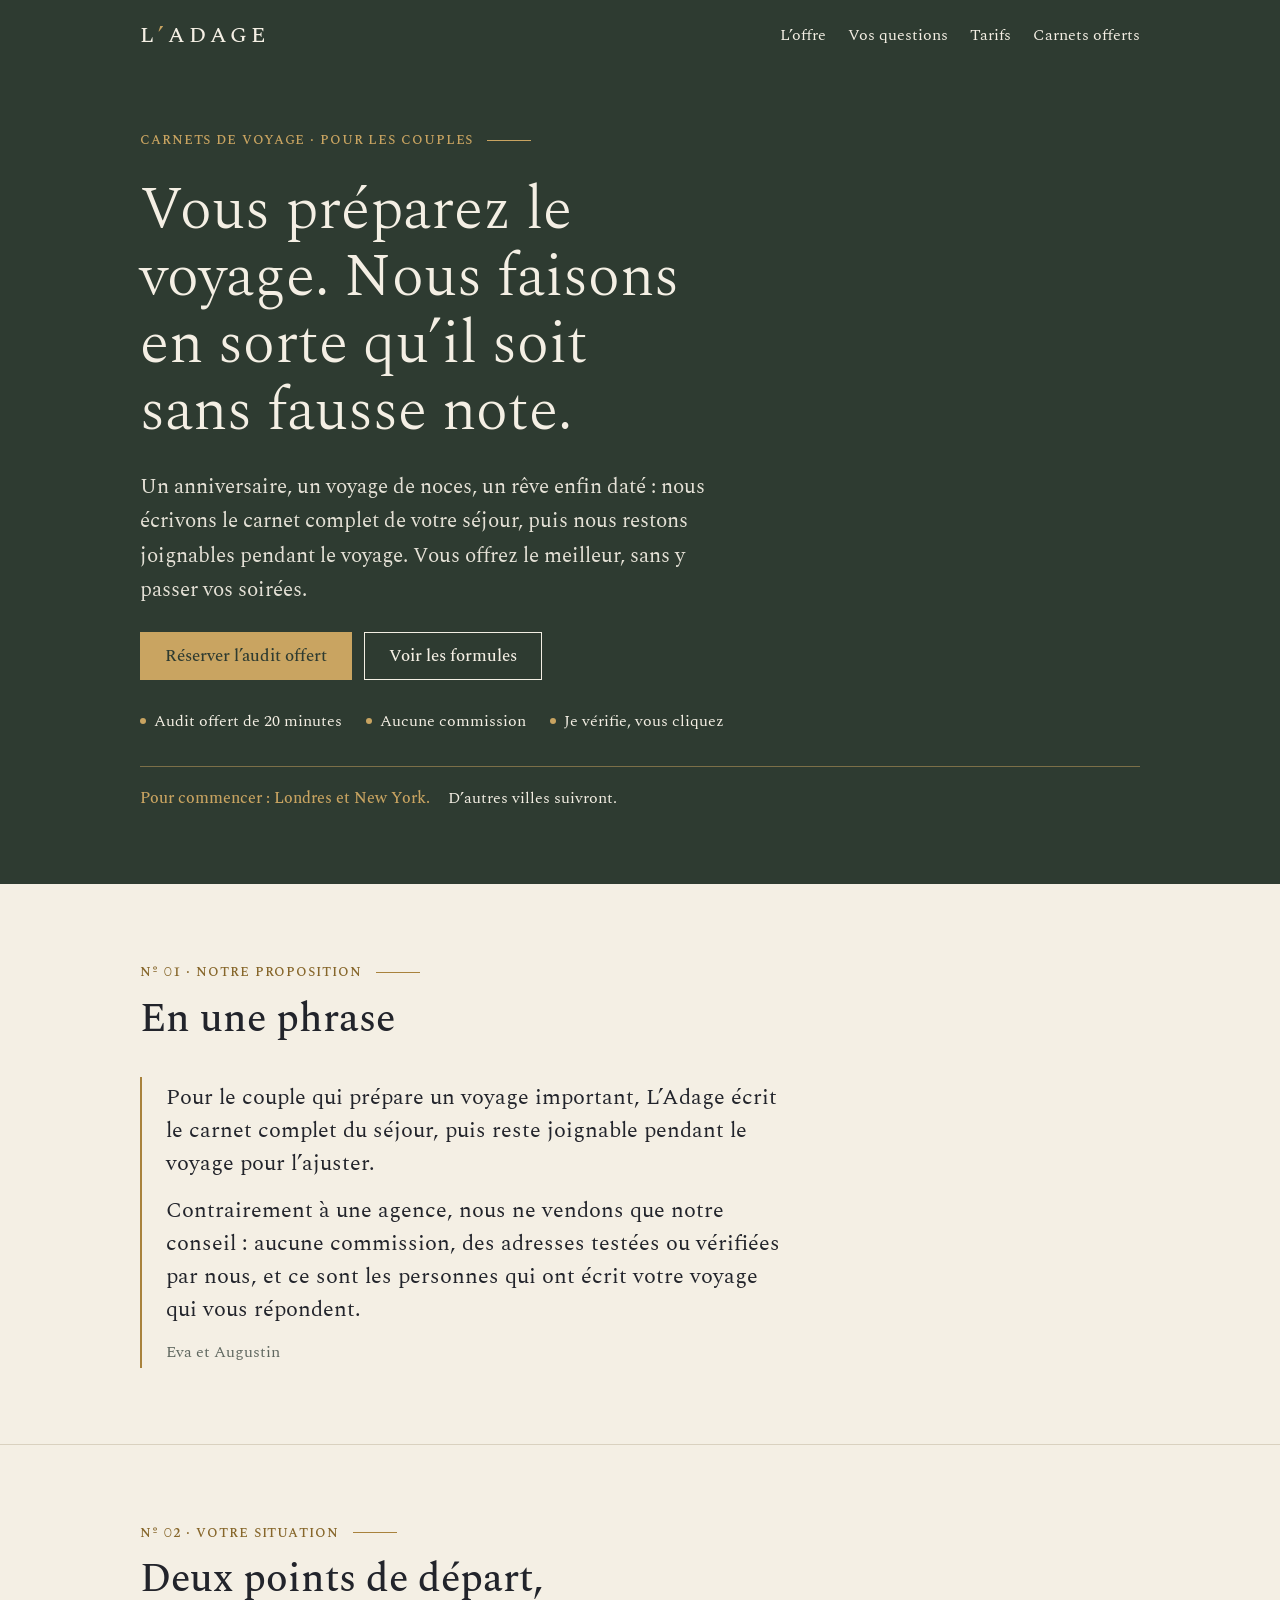
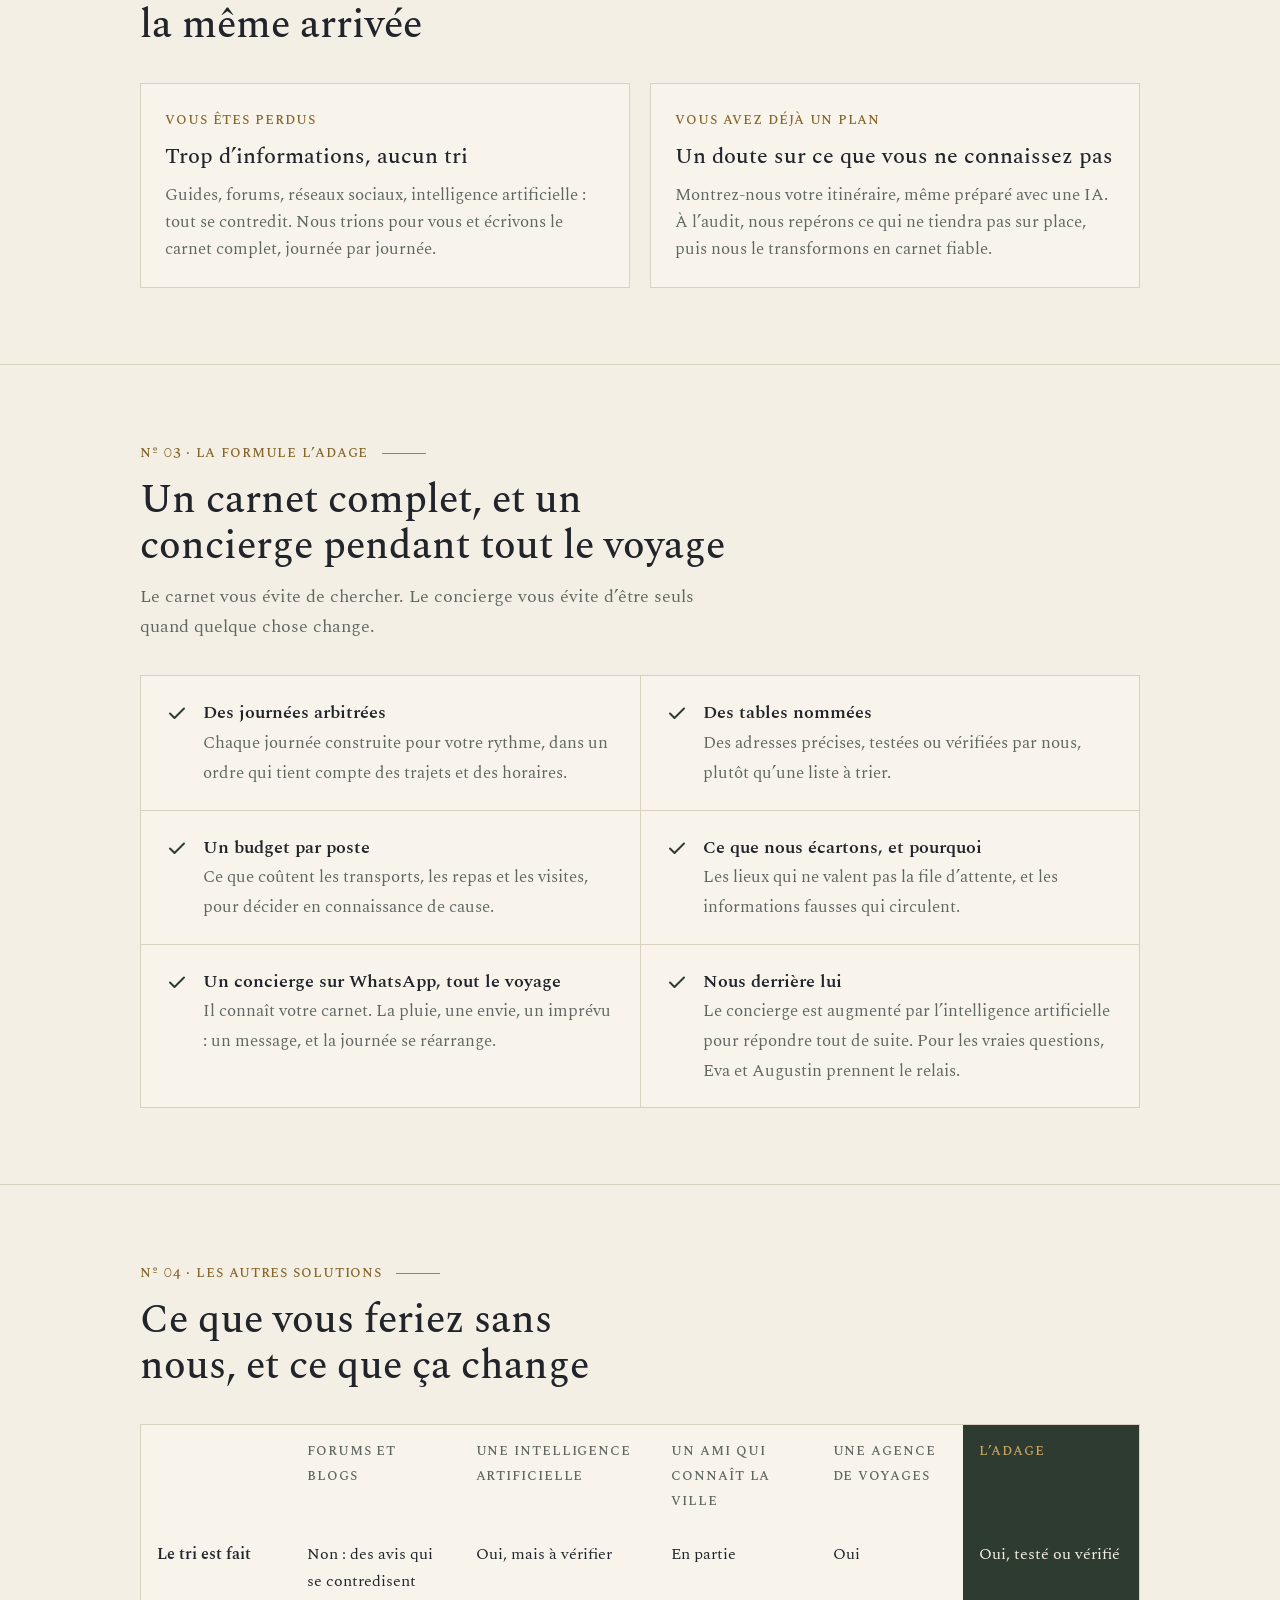
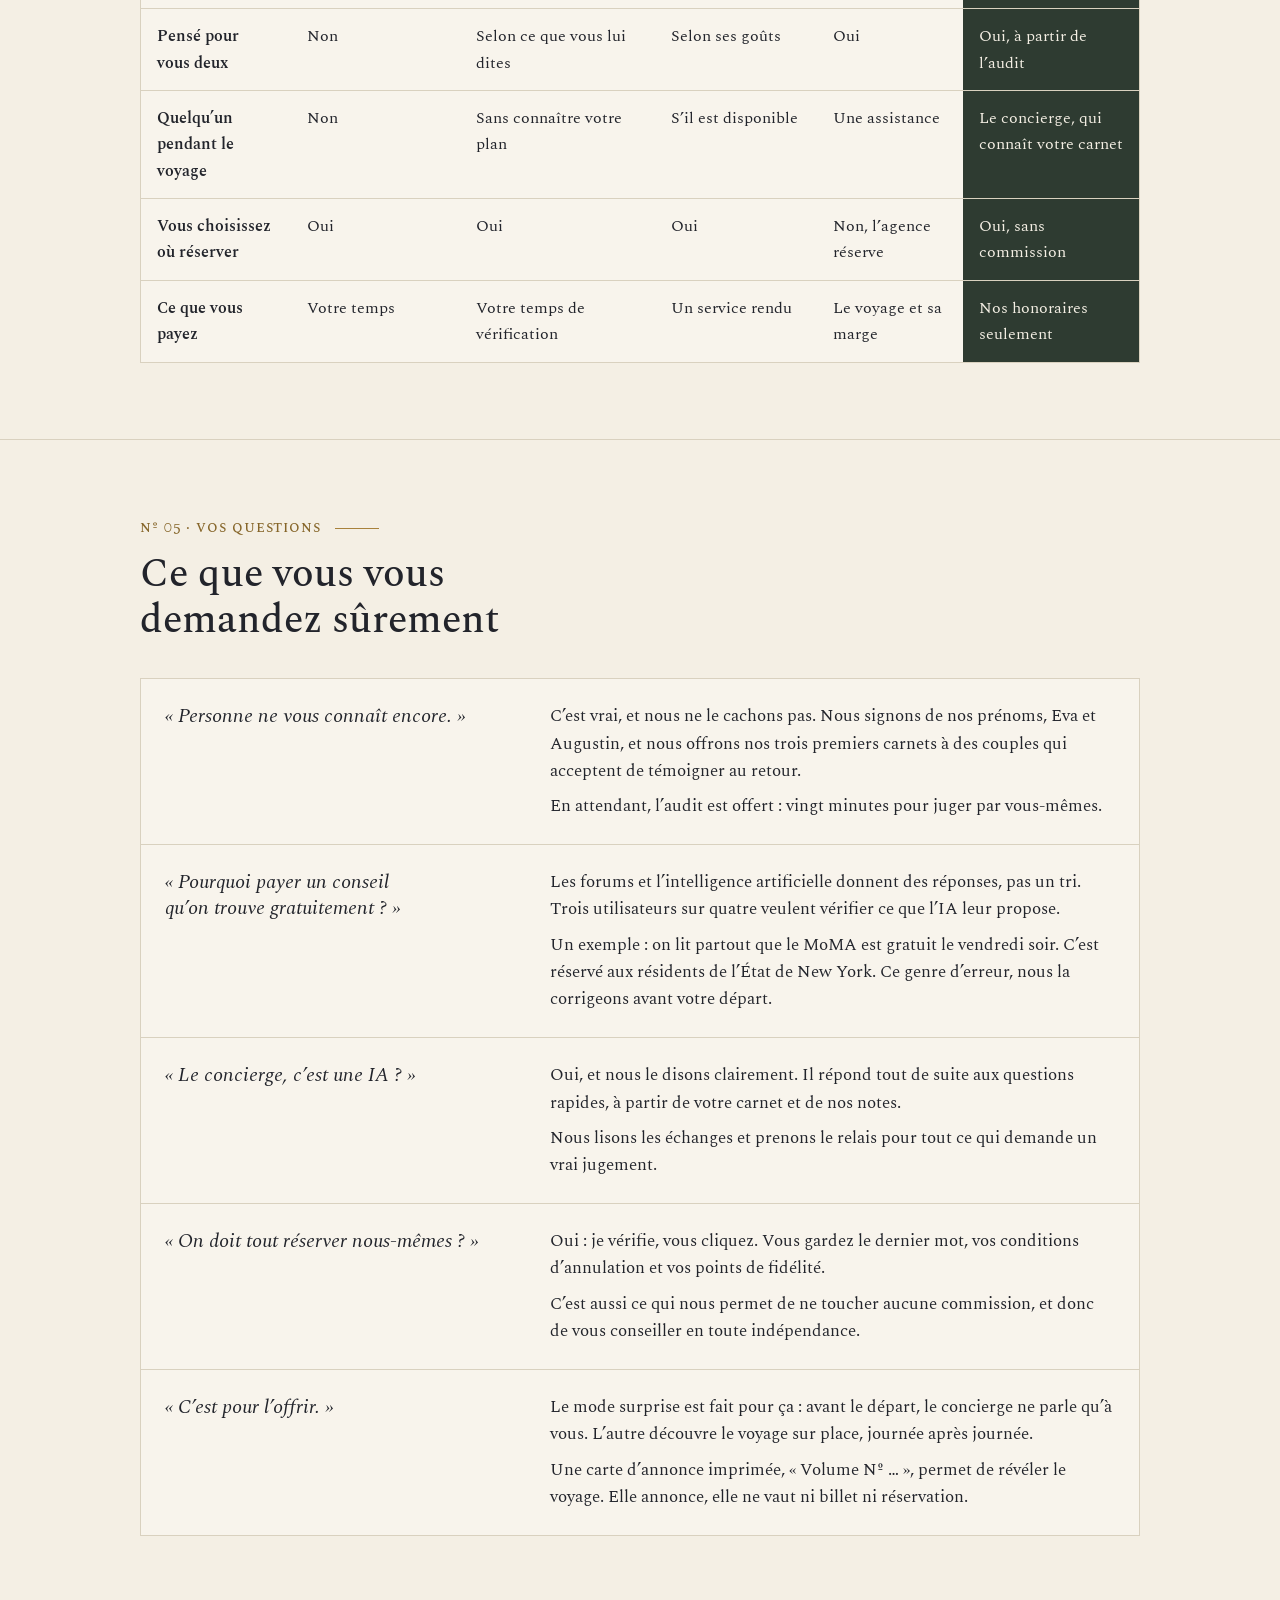
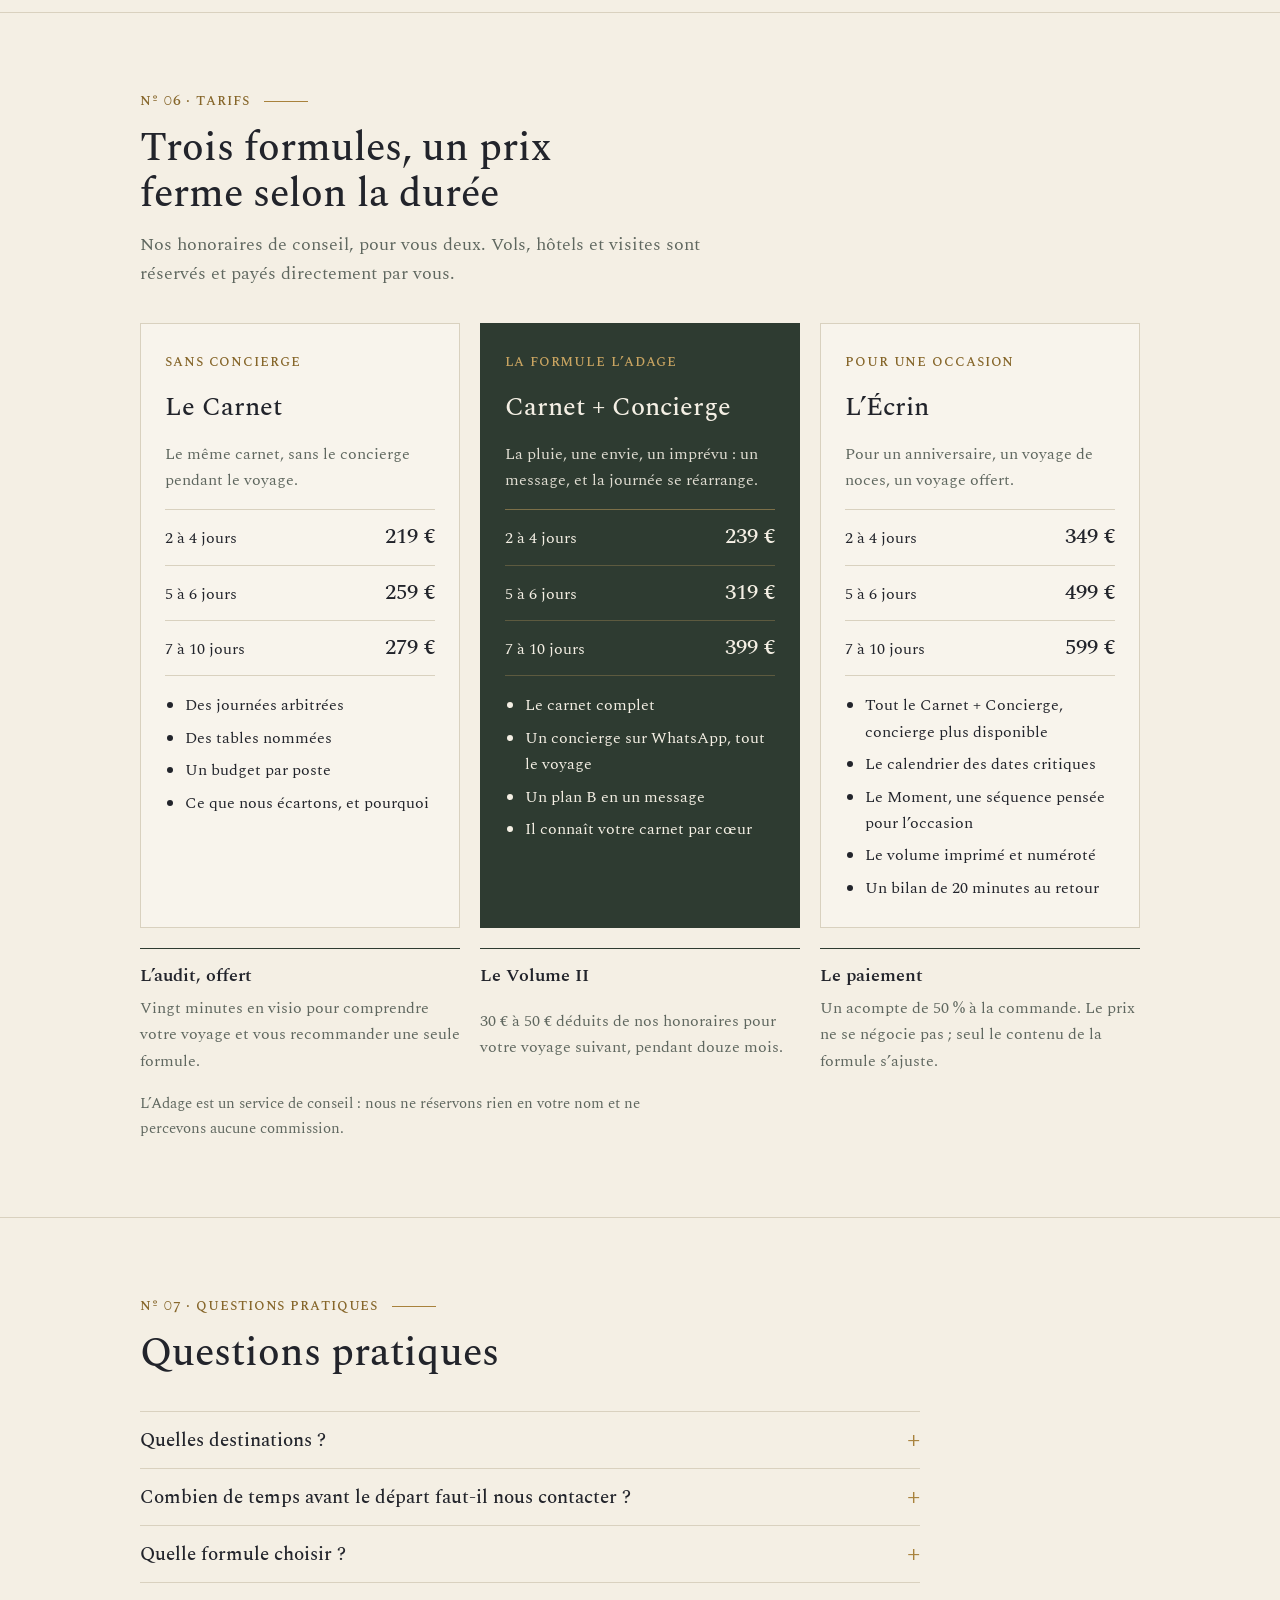
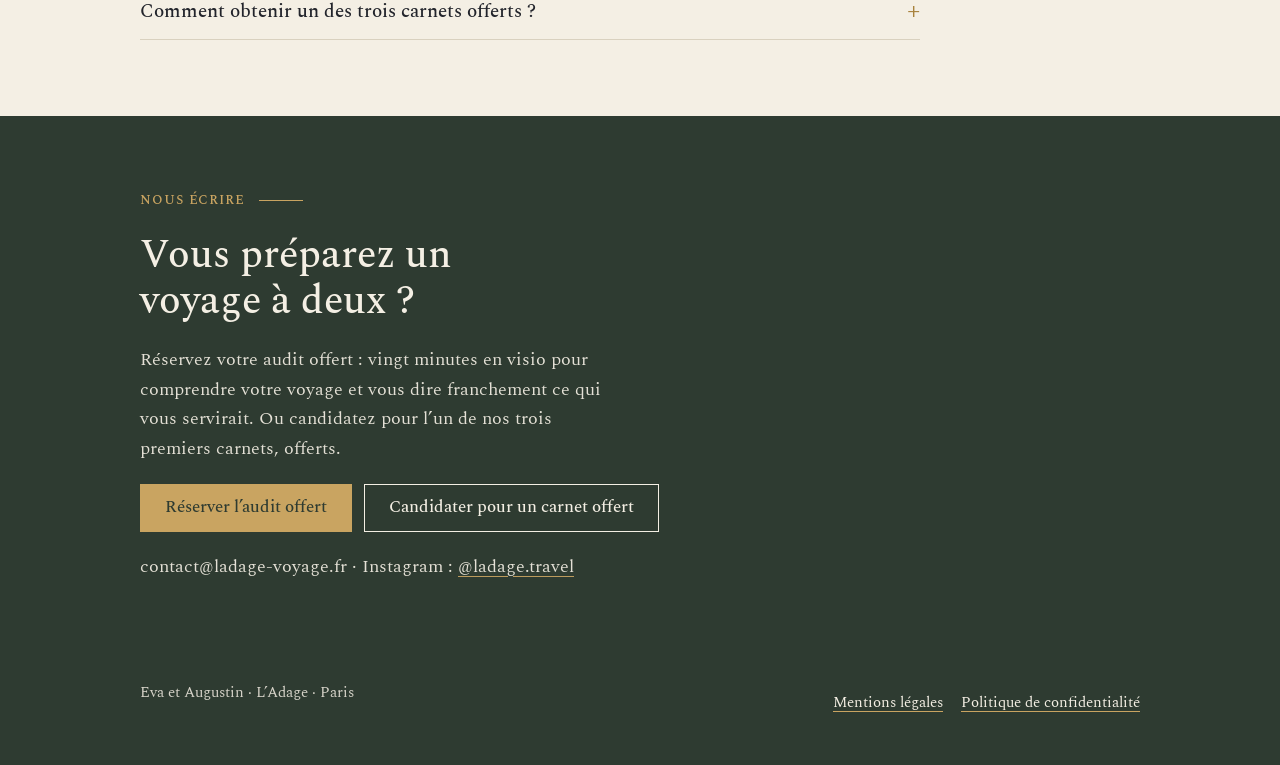
==== commit d2f5bcaf: "Politique de confidentialité complète et mention sous le formulaire - confidentialite.html : politiq" ====
--- a/index.html
+++ b/index.html
@@ -193,7 +193,7 @@
 <footer class="vert pied">
   <div class="in">
     <span>Eva et Augustin · L’Adage · Paris</span>
-    <nav aria-label="Informations légales"><a href="mentions-legales.html">Mentions légales et données personnelles</a></nav>
+    <nav aria-label="Informations légales"><a href="mentions-legales.html">Mentions légales</a><a href="confidentialite.html">Politique de confidentialité</a></nav>
   </div>
 </footer>
 </body>
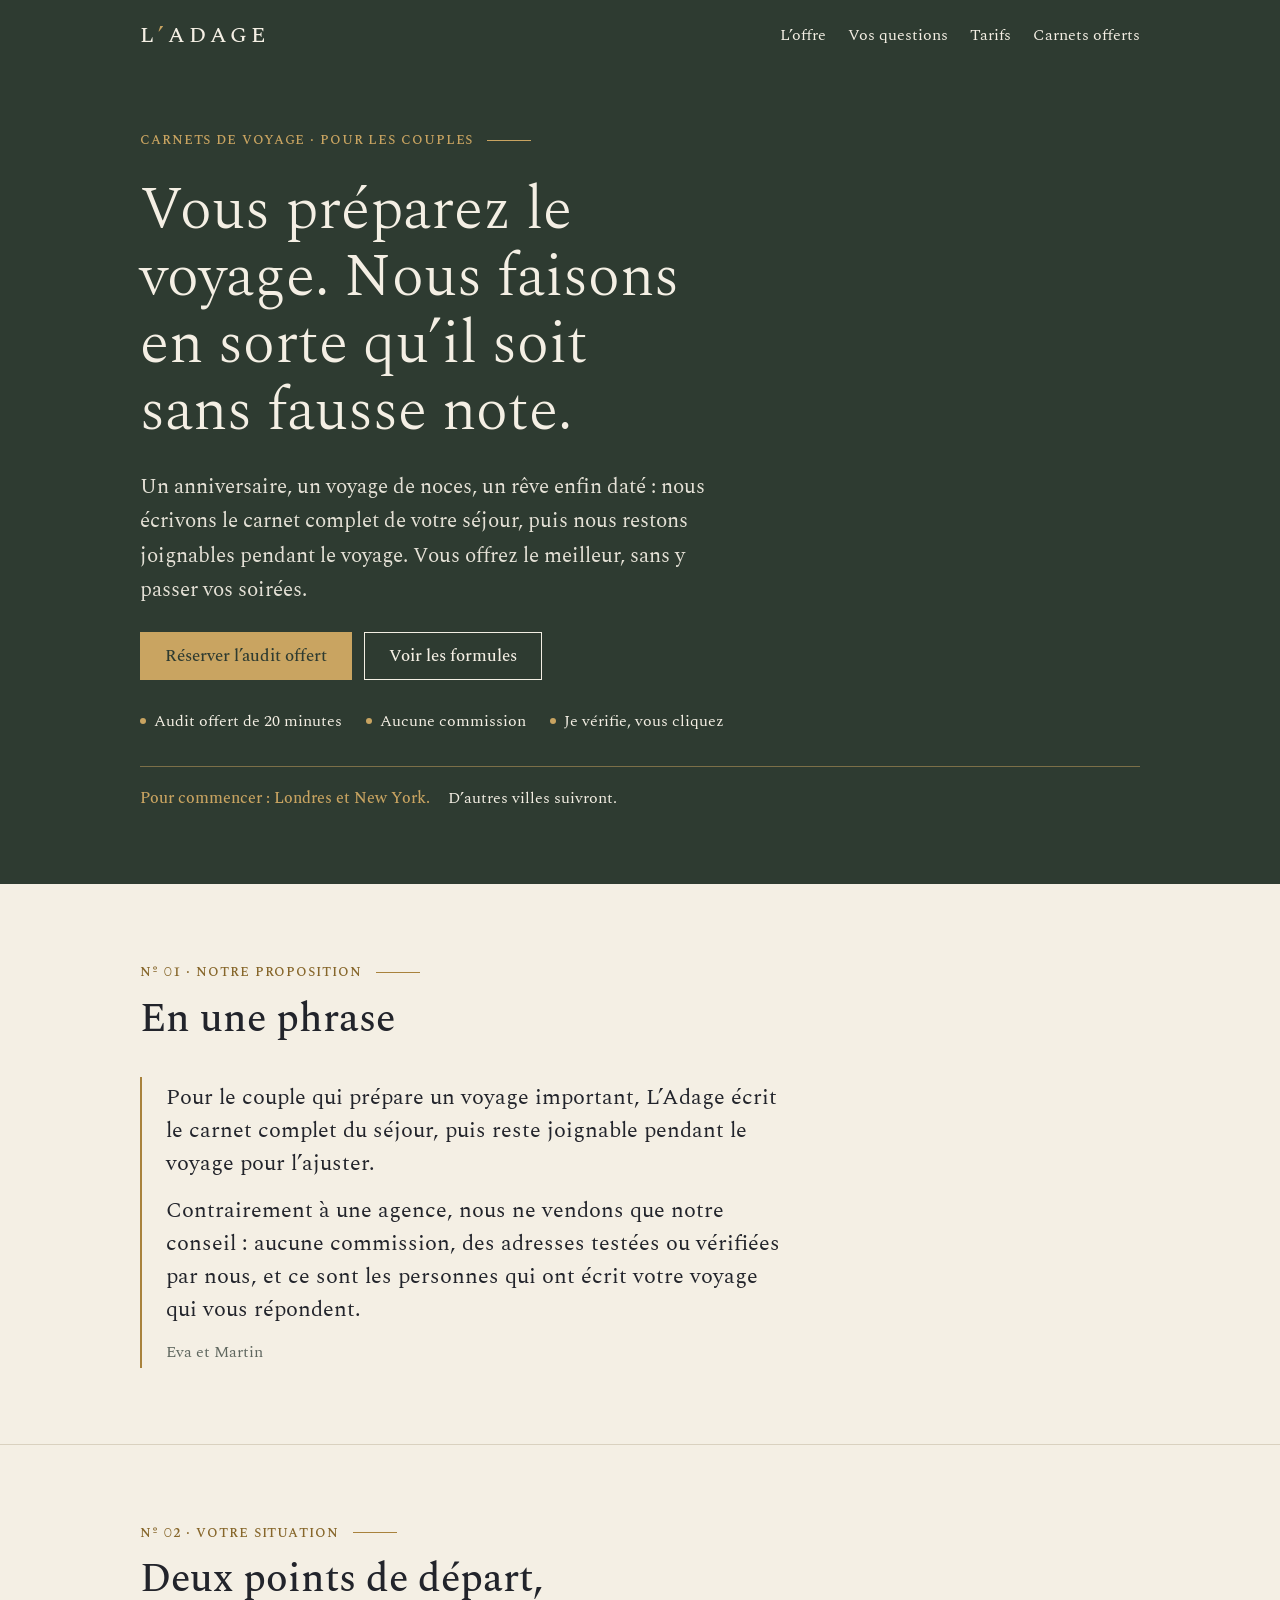
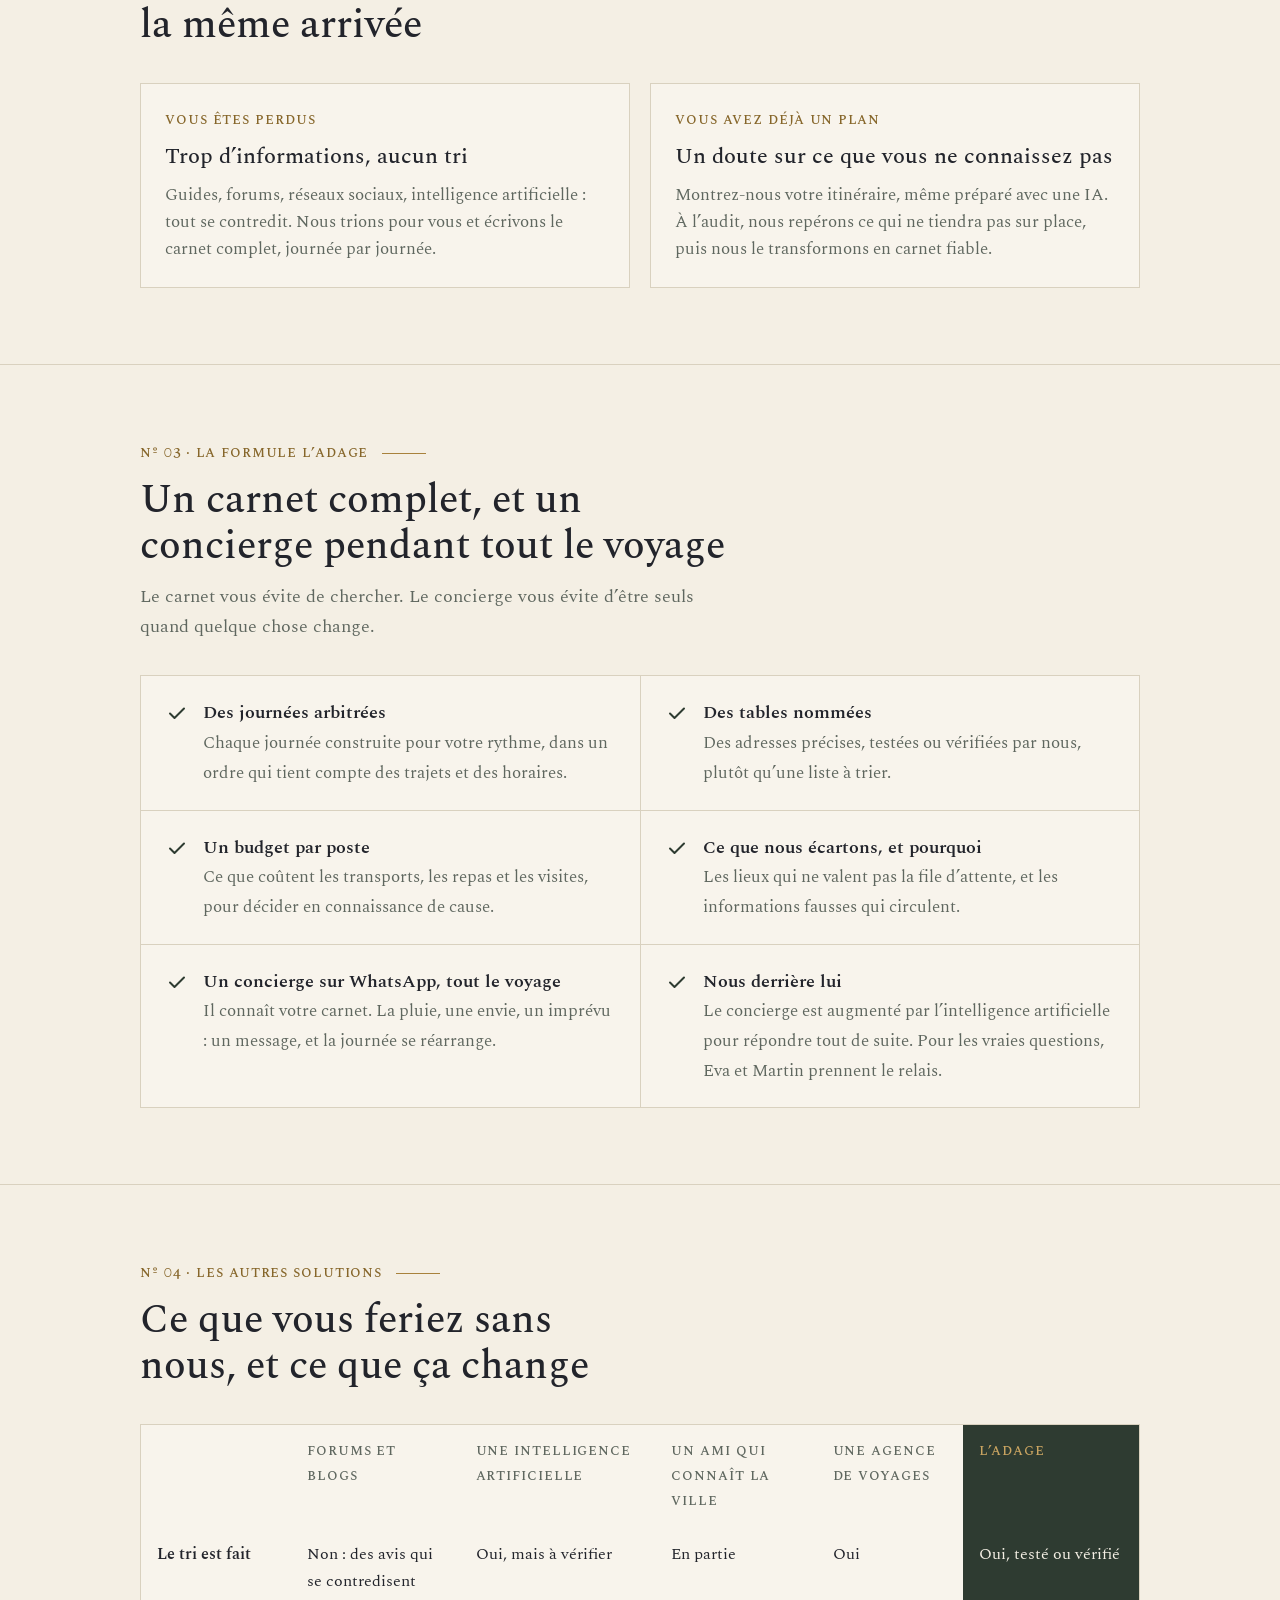
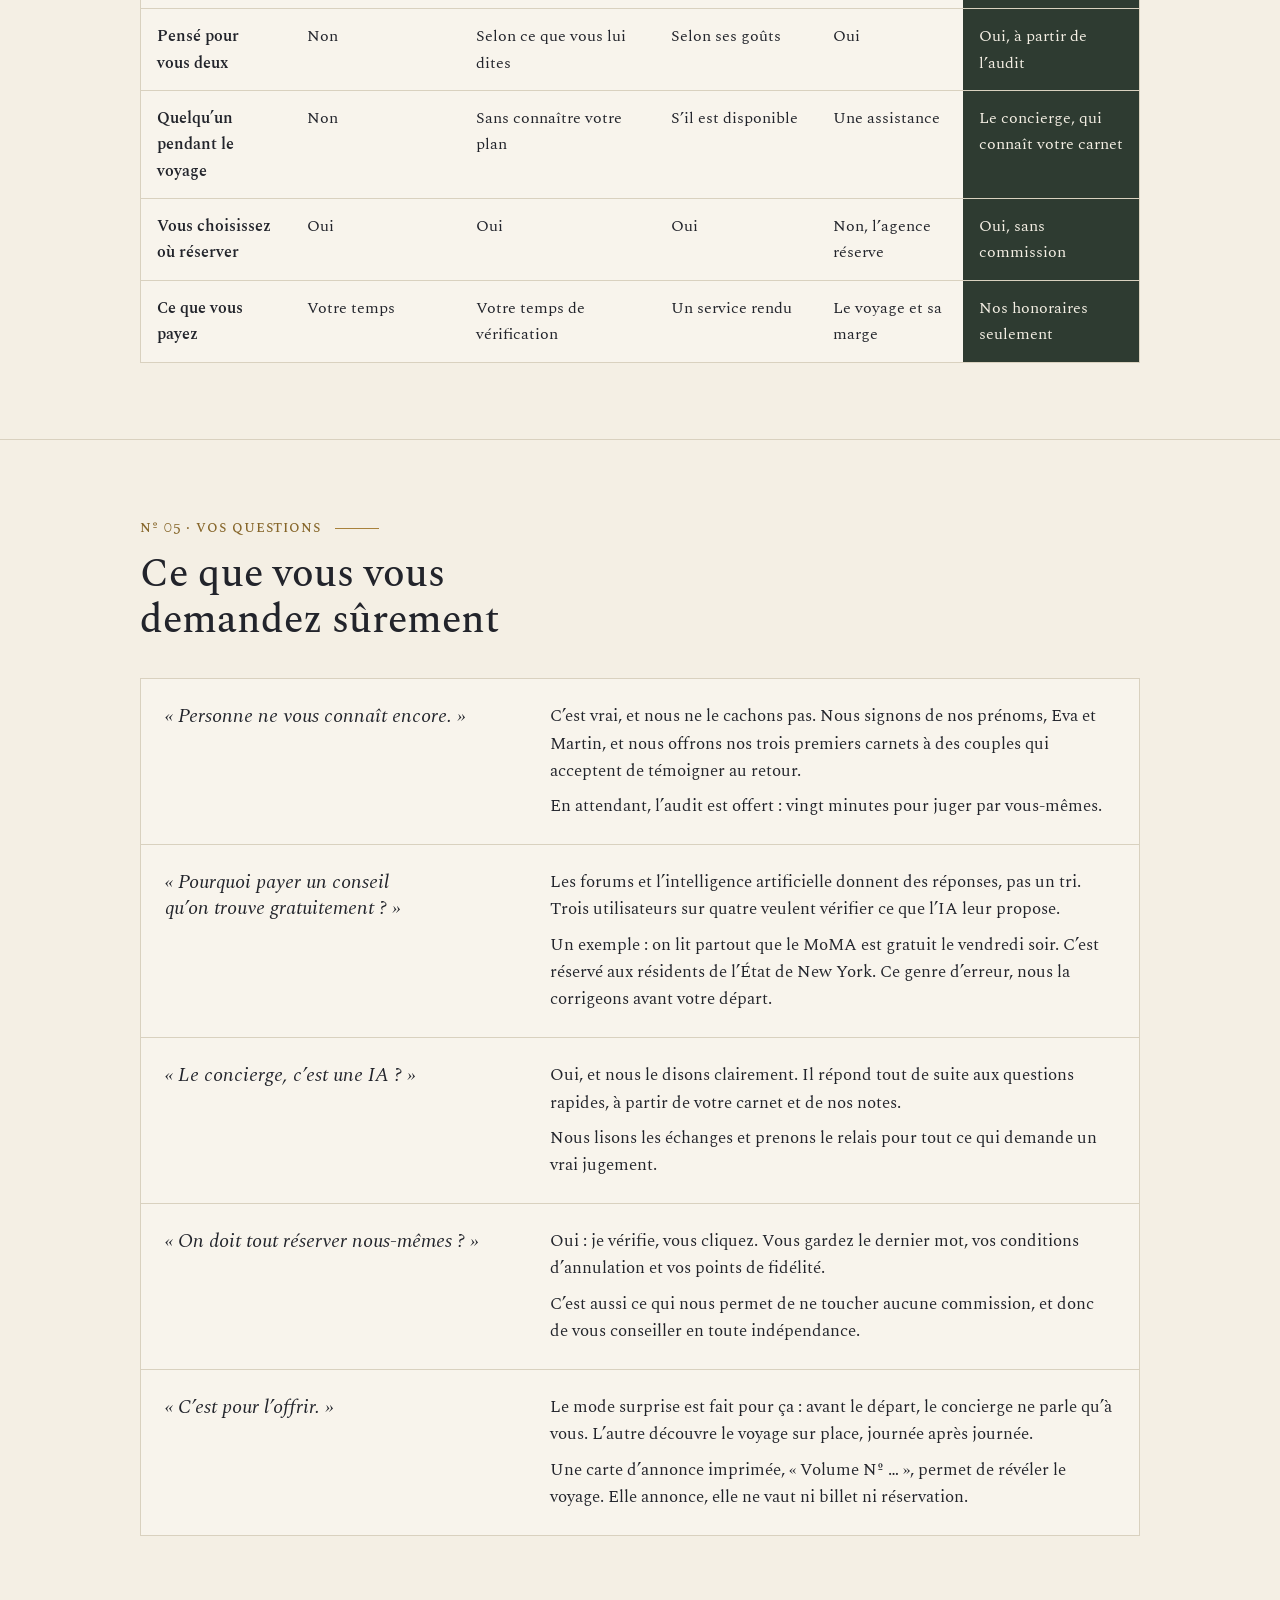
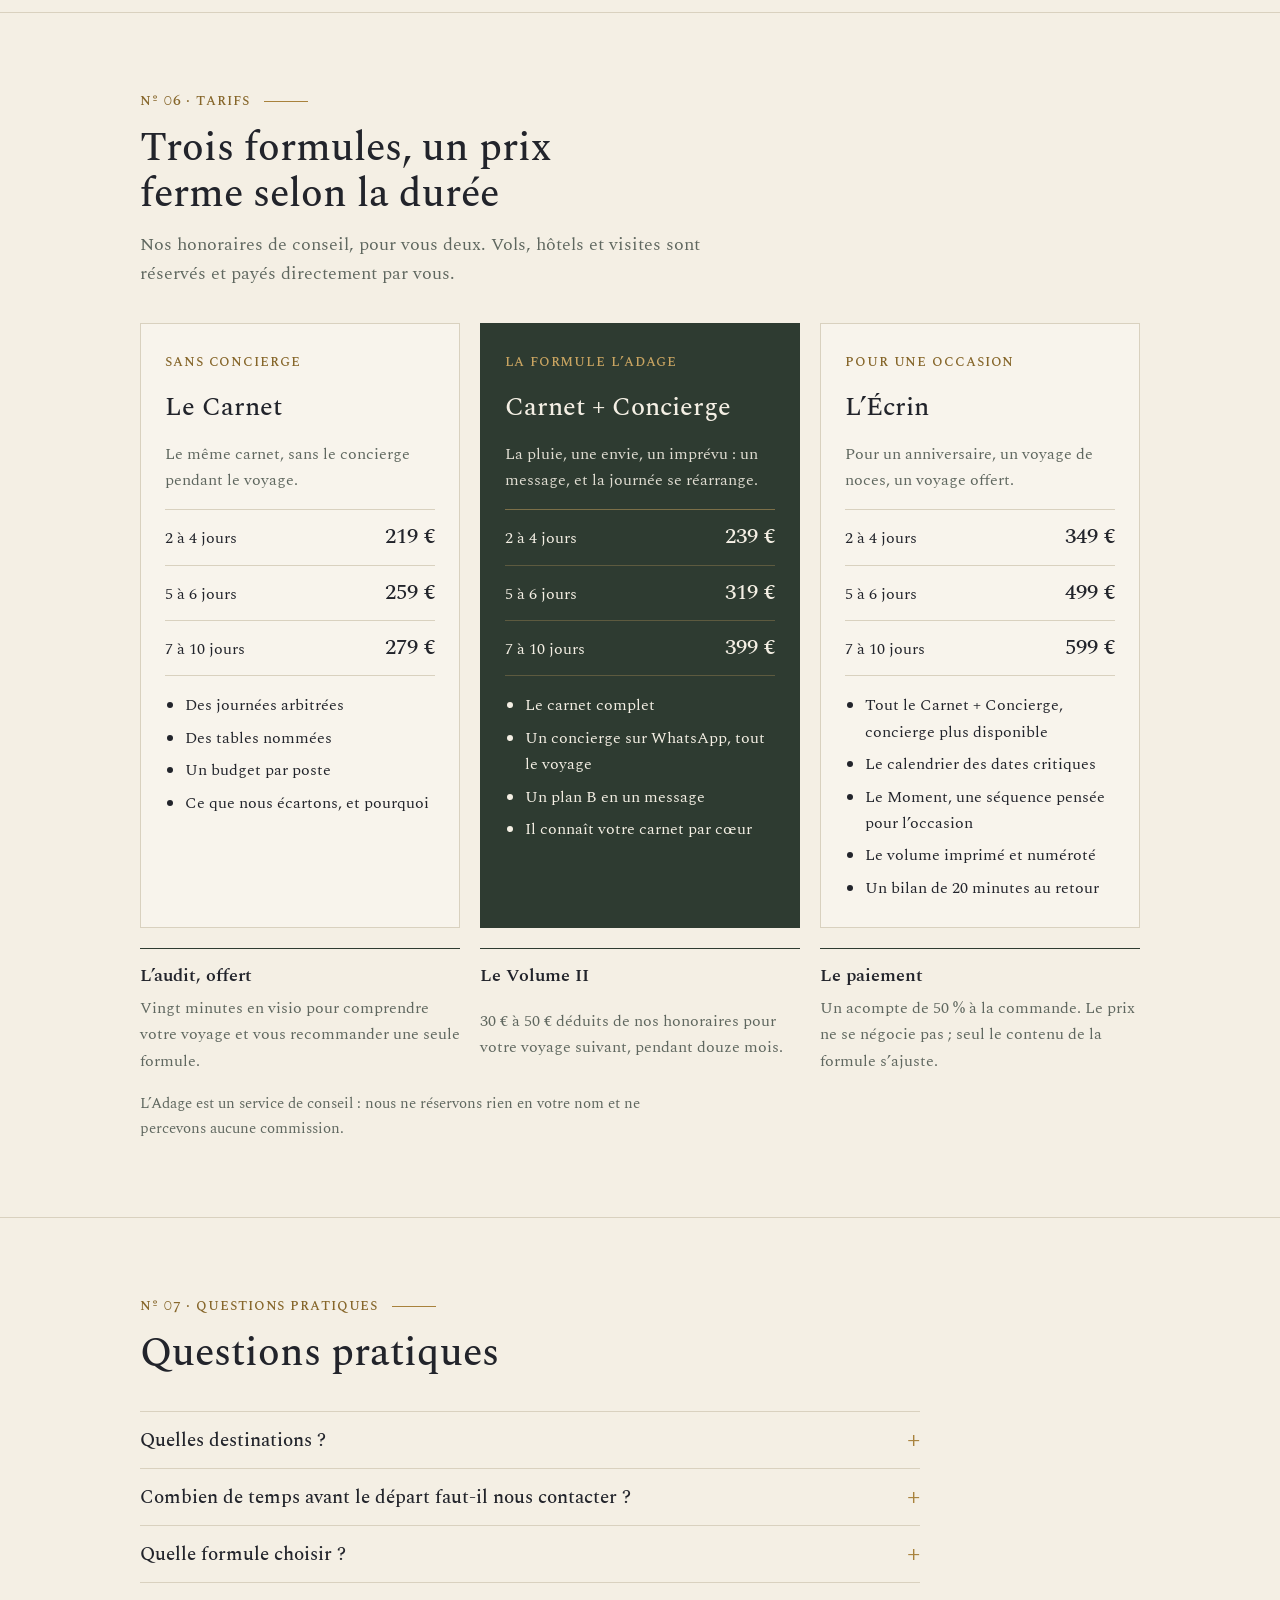
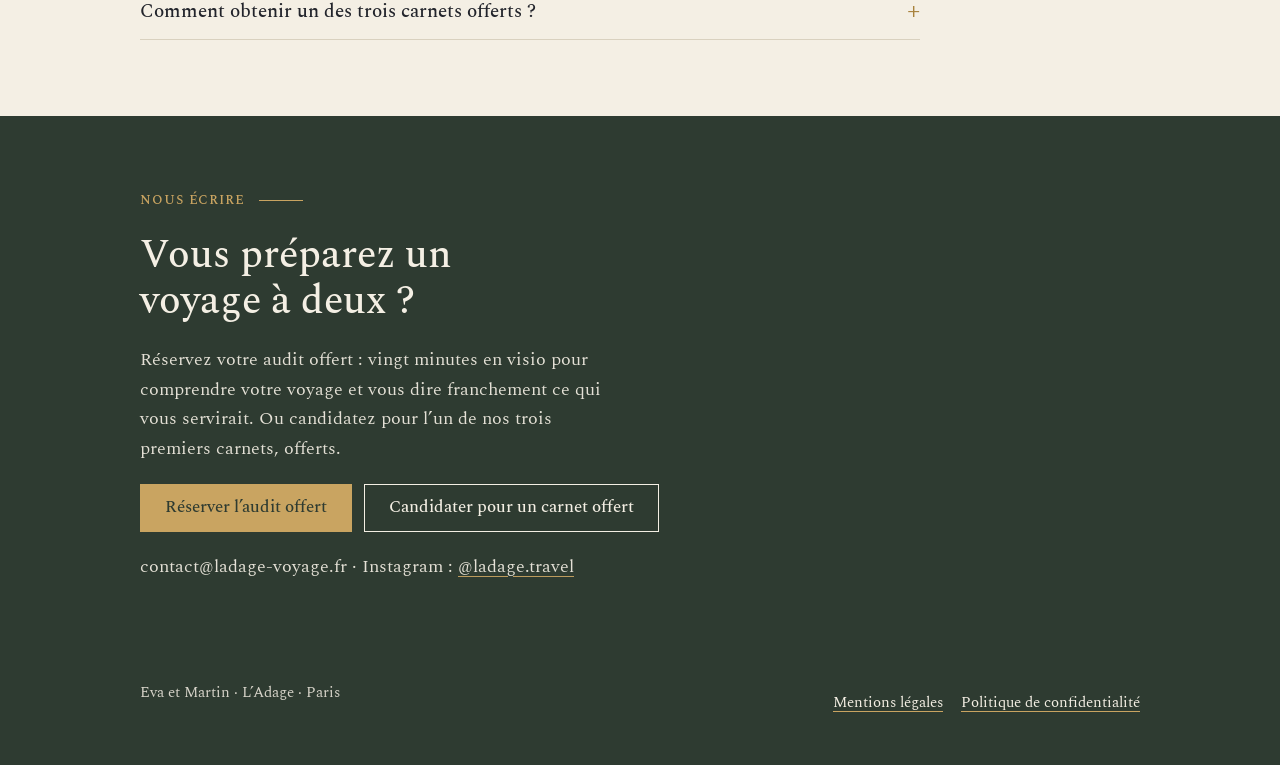
==== commit 13903864: "Site : « Eva et Martin » à la place de « Eva et Augustin » (accueil et carnets offerts) Co-Authored-" ====
--- a/index.html
+++ b/index.html
@@ -58,7 +58,7 @@
       <div class="valeur">
         <p>Pour le couple qui prépare un voyage important, L’Adage écrit le carnet complet du séjour, puis reste joignable pendant le voyage pour l’ajuster.</p>
         <p>Contrairement à une agence, nous ne vendons que notre conseil : aucune commission, des adresses testées ou vérifiées par nous, et ce sont les personnes qui ont écrit votre voyage qui vous répondent.</p>
-        <p class="aide">Eva et Augustin</p>
+        <p class="aide">Eva et Martin</p>
       </div>
     </div>
   </section>
@@ -87,7 +87,7 @@
         <li><svg aria-hidden="true"><use href="#coche"/></svg><div><b>Un budget par poste</b><span>Ce que coûtent les transports, les repas et les visites, pour décider en connaissance de cause.</span></div></li>
         <li><svg aria-hidden="true"><use href="#coche"/></svg><div><b>Ce que nous écartons, et pourquoi</b><span>Les lieux qui ne valent pas la file d’attente, et les informations fausses qui circulent.</span></div></li>
         <li><svg aria-hidden="true"><use href="#coche"/></svg><div><b>Un concierge sur WhatsApp, tout le voyage</b><span>Il connaît votre carnet. La pluie, une envie, un imprévu : un message, et la journée se réarrange.</span></div></li>
-        <li><svg aria-hidden="true"><use href="#coche"/></svg><div><b>Nous derrière lui</b><span>Le concierge est augmenté par l’intelligence artificielle pour répondre tout de suite. Pour les vraies questions, Eva et Augustin prennent le relais.</span></div></li>
+        <li><svg aria-hidden="true"><use href="#coche"/></svg><div><b>Nous derrière lui</b><span>Le concierge est augmenté par l’intelligence artificielle pour répondre tout de suite. Pour les vraies questions, Eva et Martin prennent le relais.</span></div></li>
       </ul>
     </div>
   </section>
@@ -118,7 +118,7 @@
         <h2 id="t-objections">Ce que vous vous demandez sûrement</h2>
       </div>
       <div class="objections">
-        <div><h3>« Personne ne vous connaît encore. »</h3><div><p>C’est vrai, et nous ne le cachons pas. Nous signons de nos prénoms, Eva et Augustin, et nous offrons nos trois premiers carnets à des couples qui acceptent de témoigner au retour.</p><p>En attendant, l’audit est offert : vingt minutes pour juger par vous-mêmes.</p></div></div>
+        <div><h3>« Personne ne vous connaît encore. »</h3><div><p>C’est vrai, et nous ne le cachons pas. Nous signons de nos prénoms, Eva et Martin, et nous offrons nos trois premiers carnets à des couples qui acceptent de témoigner au retour.</p><p>En attendant, l’audit est offert : vingt minutes pour juger par vous-mêmes.</p></div></div>
         <div><h3>« Pourquoi payer un conseil qu’on trouve gratuitement ? »</h3><div><p>Les forums et l’intelligence artificielle donnent des réponses, pas un tri. Trois utilisateurs sur quatre veulent vérifier ce que l’IA leur propose.</p><p>Un exemple : on lit partout que le MoMA est gratuit le vendredi soir. C’est réservé aux résidents de l’État de New York. Ce genre d’erreur, nous la corrigeons avant votre départ.</p></div></div>
         <div><h3>« Le concierge, c’est une IA ? »</h3><div><p>Oui, et nous le disons clairement. Il répond tout de suite aux questions rapides, à partir de votre carnet et de nos notes.</p><p>Nous lisons les échanges et prenons le relais pour tout ce qui demande un vrai jugement.</p></div></div>
         <div><h3>« On doit tout réserver nous-mêmes ? »</h3><div><p>Oui : je vérifie, vous cliquez. Vous gardez le dernier mot, vos conditions d’annulation et vos points de fidélité.</p><p>C’est aussi ce qui nous permet de ne toucher aucune commission, et donc de vous conseiller en toute indépendance.</p></div></div>
@@ -192,7 +192,7 @@
 
 <footer class="vert pied">
   <div class="in">
-    <span>Eva et Augustin · L’Adage · Paris</span>
+    <span>Eva et Martin · L’Adage · Paris</span>
     <nav aria-label="Informations légales"><a href="mentions-legales.html">Mentions légales</a><a href="confidentialite.html">Politique de confidentialité</a></nav>
   </div>
 </footer>
